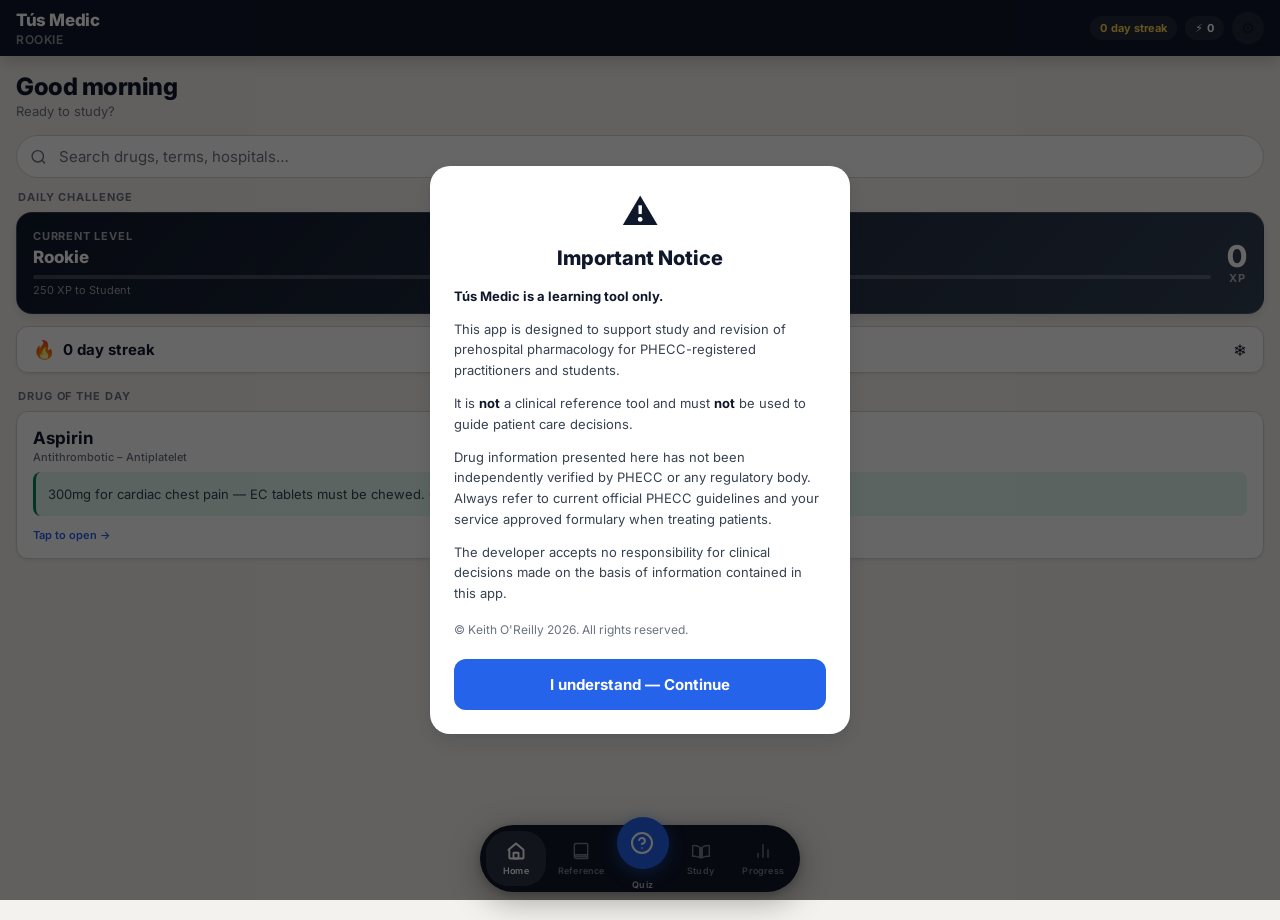
==== index.html @ 67241052 "Add files via upload" ====
<!DOCTYPE html>
<html lang="en" data-theme="light">
<head>
<meta charset="UTF-8"/>
<meta name="viewport" content="width=device-width,initial-scale=1,maximum-scale=1,user-scalable=no,viewport-fit=cover"/>
<meta name="theme-color" content="#0F172A"/>
<meta name="apple-mobile-web-app-capable" content="yes"/>
<meta name="apple-mobile-web-app-status-bar-style" content="black-translucent"/>
<meta name="apple-mobile-web-app-title" content="Tús Medic"/>
<link rel="manifest" href="manifest.json"/>
<link rel="preconnect" href="https://fonts.googleapis.com"/>
<link rel="preconnect" href="https://fonts.gstatic.com" crossorigin/>
<link rel="stylesheet" href="https://fonts.googleapis.com/css2?family=Inter:wght@400;500;600;700;800&display=swap"/>
<link rel="stylesheet" href="css/style.css"/>
<title>Tús Medic</title>
</head>
<body>

<div class="modal-overlay" id="disclaimerModal">
  <div class="modal-card">
    <div class="modal-icon">⚠️</div>
    <div class="modal-title">Important Notice</div>
    <div class="modal-body">
      <p><strong>Tús Medic is a learning tool only.</strong></p>
      <p>This app is designed to support study and revision of prehospital pharmacology for PHECC-registered practitioners and students.</p>
      <p>It is <strong>not</strong> a clinical reference tool and must <strong>not</strong> be used to guide patient care decisions.</p>
      <p>Drug information presented here has not been independently verified by PHECC or any regulatory body. Always refer to current official PHECC guidelines and your service approved formulary when treating patients.</p>
      <p>The developer accepts no responsibility for clinical decisions made on the basis of information contained in this app.</p>
      <p style="font-size:12px;color:var(--text3);margin-top:4px">© Keith O'Reilly 2026. All rights reserved.</p>
    </div>
    <button class="modal-btn" onclick="dismissDisclaimer()">I understand — Continue</button>
  </div>
</div>

<!-- ONBOARDING -->
<div class="onb-overlay" id="onbOverlay">
  <div class="onb-card">
    <button class="onb-skip" id="onbSkip" onclick="skipToHome()">Skip</button>

    <div class="onb-panels" id="onbPanels">
      <!-- Panel 1: Welcome -->
      <div class="onb-panel active" data-panel="0">
        <div class="onb-icon">🚑</div>
        <div class="onb-title">Welcome to Tús Medic</div>
        <div class="onb-text">Your prehospital pharmacology study companion. Built to help students and practitioners learn drugs, doses and scopes with confidence.</div>
      </div>

      <!-- Panel 2: Learn smarter -->
      <div class="onb-panel" data-panel="1">
        <div class="onb-icon">🧠</div>
        <div class="onb-title">Built to help you retain</div>
        <div class="onb-bullets">
          <div class="onb-bullet onb-bullet-tap" onclick="showOnbTip('spaced')">
            <div class="onb-bullet-row"><span class="onb-bullet-label">🔁 Spaced repetition</span><span class="onb-bullet-hint">Tap to learn more</span></div>
            <span class="onb-bullet-desc">Revisit drugs just before you forget them</span>
            <div class="onb-tip" id="tip-spaced">Every question you answer is remembered. Drugs you know well appear less often. Drugs you struggle with come back sooner. Over time the app focuses your study where it's needed most.</div>
          </div>
          <div class="onb-bullet onb-bullet-tap" onclick="showOnbTip('adaptive')">
            <div class="onb-bullet-row"><span class="onb-bullet-label">📈 Adaptive difficulty</span><span class="onb-bullet-hint">Tap to learn more</span></div>
            <span class="onb-bullet-desc">Gets harder as your knowledge grows</span>
            <div class="onb-tip" id="tip-adaptive">Early questions focus on indications and dosages. As your mastery grows the questions shift to mechanisms, contraindications and side effects — the things that separate a good clinician from a great one.</div>
          </div>
          <div class="onb-bullet onb-bullet-tap" onclick="showOnbTip('daily')">
            <div class="onb-bullet-row"><span class="onb-bullet-label">📅 Daily Challenge</span><span class="onb-bullet-hint">Tap to learn more</span></div>
            <span class="onb-bullet-desc">Five questions every day to stay sharp</span>
            <div class="onb-tip" id="tip-daily">A short daily quiz that earns you bonus XP. Everyone gets the same questions each day. Complete it to build your streak — miss a day and the streak resets.</div>
          </div>
        </div>
      </div>

      <!-- Panel 3: Track progress -->
      <div class="onb-panel" data-panel="2">
        <div class="onb-icon">📈</div>
        <div class="onb-title">Track your mastery</div>
        <div class="onb-text">Earn XP, build streaks and watch every drug progress from Novice to Mastered. Over 700 questions across drugs and medical terms — all in one place.</div>
      </div>
    </div>

    <div class="onb-dots" id="onbDots">
      <span class="onb-dot active"></span>
      <span class="onb-dot"></span>
      <span class="onb-dot"></span>
    </div>

    <div class="onb-actions">
      <button class="onb-back" id="onbBack" onclick="onbPrev()" style="visibility:hidden">Back</button>
      <button class="onb-next" id="onbNext" onclick="onbNext()">Next</button>
    </div>
    <!-- Final panel only: two choices -->
    <div class="onb-final-actions" id="onbFinalActions" style="display:none">
      <button class="btn-pri" onclick="finishOnboarding()" style="width:100%;margin-bottom:10px">Start First Quiz →</button>
      <button class="btn-sec" onclick="skipToHome()" style="width:100%">I'll explore first</button>
    </div>
  </div>
</div>

<!-- SETTINGS PANEL -->
<div class="settings-overlay" id="settingsPanel">
  <div class="settings-sheet">
    <div class="settings-hdr">
      <div class="settings-title">Settings</div>
      <button class="settings-close" onclick="closeSettings()">✕</button>
    </div>
    <div class="settings-body">
      <div class="settings-section-label">Appearance</div>
      <div class="settings-row" onclick="settingsToggleDark()">
        <div class="settings-row-icon">🌙</div>
        <div class="settings-row-label">Dark Mode</div>
        <div class="settings-toggle" id="darkToggle"></div>
      </div>
      <div class="settings-section-label">Guide</div>
      <div class="settings-row" onclick="replayOnboarding()">
        <div class="settings-row-icon">👋</div>
        <div class="settings-row-label">View Welcome Guide</div>
        <div class="settings-row-arrow">›</div>
      </div>
      <div class="settings-section-label">Legal</div>
      <div class="settings-row" onclick="openLegal('terms')">
        <div class="settings-row-icon">📄</div>
        <div class="settings-row-label">Terms of Service</div>
        <div class="settings-row-arrow">›</div>
      </div>
      <div class="settings-row" onclick="openLegal('privacy')">
        <div class="settings-row-icon">🔒</div>
        <div class="settings-row-label">Privacy Policy</div>
        <div class="settings-row-arrow">›</div>
      </div>
      <div class="settings-row" onclick="openLegal('disclaimer')">
        <div class="settings-row-icon">⚠️</div>
        <div class="settings-row-label">Medical Disclaimer</div>
        <div class="settings-row-arrow">›</div>
      </div>
      <div class="settings-section-label">About</div>
      <div class="settings-row" onclick="openLegal('patches')">
        <div class="settings-row-icon">📋</div>
        <div class="settings-row-label">Patch Notes</div>
        <div class="settings-row-arrow">›</div>
      </div>
      <div class="settings-row-info">
        <div class="settings-row-icon">ℹ️</div>
        <div class="settings-row-label">Version</div>
        <div class="settings-row-value">v1.0.0</div>
      </div>
      <div class="settings-row-info">
        <div class="settings-row-icon">©️</div>
        <div class="settings-row-label">Copyright</div>
        <div class="settings-row-value">Keith O'Reilly 2026</div>
      </div>
      <div class="settings-section-label">Data</div>
      <div class="settings-row settings-row-danger" onclick="closeSettings();confirmReset()">
        <div class="settings-row-icon">🗑️</div>
        <div class="settings-row-label">Delete All Progress</div>
        <div class="settings-row-arrow">›</div>
      </div>
    </div>
  </div>
</div>

<!-- LEGAL MODAL -->
<div class="legal-overlay" id="legalModal">
  <div class="legal-sheet">
    <div class="legal-status-spacer"></div>
    <div class="legal-hdr">
      <button class="legal-back" onclick="closeLegal()">
        <svg width="16" height="16" viewBox="0 0 24 24" fill="none" stroke="currentColor" stroke-width="2.5"><path d="M19 12H5M12 19l-7-7 7-7"/></svg> Back
      </button>
      <div class="legal-title" id="legalTitle">—</div>
    </div>
    <div class="legal-body" id="legalBody"></div>
  </div>
</div>

<div class="offline-bar" id="offlineBar">⚠️ No internet — running offline</div>

<div class="status-bar-spacer"></div>
<header class="hdr">
  <div class="hdr-brand" onclick="goHome()">
    <div class="hdr-title">Tús Medic</div>
    <div class="hdr-level" id="levelLabel">Rookie</div>
  </div>
  <div class="hdr-right">
    <div class="hdr-btn streak" onclick="goProgress()"><span id="streakVal">0</span> day streak</div>
    <div class="hdr-btn" onclick="goProgress()">⚡<span id="xpVal">0</span></div>
    <button class="settings-btn" onclick="openSettings()" aria-label="Settings">⚙️</button>
  </div>
</header>

<!-- HOME -->
<div class="page active" id="page-home">
  <div class="home-greeting" id="homeGreeting">Good morning</div>
  <div class="home-sub">Ready to study?</div>

  <!-- Global search on home -->
  <div class="gsearch-wrap">
    <svg class="si" width="17" height="17" viewBox="0 0 24 24" fill="none" stroke="currentColor" stroke-width="2"><circle cx="11" cy="11" r="8"/><path d="M21 21l-4.35-4.35"/></svg>
    <input type="search" id="homeSearchInput" placeholder="Search drugs, terms, hospitals…" autocomplete="off" spellcheck="false" oninput="handleGlobalSearch(this.value,'homeSearchClear','homeSearchResults')"/>
    <button class="search-clear" id="homeSearchClear" onclick="clearHomeSearch()" style="display:none">✕</button>
  </div>
  <div class="gsearch-results" id="homeSearchResults"></div>

  <!-- Daily Challenge — HERO element, shown first -->
  <div class="home-section-label">Daily Challenge</div>
  <div id="homeDailyCard"></div>

  <!-- Level card -->
  <div class="home-level-card" id="homeLevelCard" onclick="goProgress()">
    <div class="hlc-left">
      <div class="hlc-label">Current Level</div>
      <div class="hlc-name" id="hlcName">Rookie</div>
      <div class="hlc-bar-wrap"><div class="hlc-bar" id="hlcBar" style="width:0%"></div></div>
      <div class="hlc-next" id="hlcNext">100 XP to next level</div>
    </div>
    <div class="hlc-right">
      <div class="hlc-xp" id="hlcXP">0</div>
      <div class="hlc-xp-label">XP</div>
    </div>
  </div>

  <!-- Streak + freeze row -->
  <div class="home-streak-row">
    <span style="font-size:18px">🔥</span>
    <div class="hsr-streak" id="homeStreakNum">0 day streak</div>
    <div class="hsr-freezes" id="homeFreezes"></div>
  </div>

  <!-- Drug of the Day -->
  <div class="home-section-label">Drug of the Day</div>
  <div class="dotd-card" onclick="openDotd()">
    <div class="dotd-top">
      <div class="dotd-name" id="dotdName">—</div>
      <div class="dotd-seen" id="dotdSeen"></div>
    </div>
    <div class="dotd-class" id="dotdClass">—</div>
    <div class="dotd-fact" id="dotdFact">—</div>
    <div class="dotd-tap">Tap to open →</div>
  </div>

  <div class="home-disclaimer-link" onclick="document.getElementById('disclaimerModal').style.display='flex'">⚠️ Disclaimer — learning tool only</div>
</div>

<!-- REFERENCE -->
<div class="page" id="page-ref">
  <!-- Section chips: Drugs / Paed / PCR / PCI -->
  <div class="section-chips">
    <button class="schip on" data-refsec="paed" onclick="selRefSection('paed',this)">Paed Calculator</button>
    <button class="schip" data-refsec="meds" onclick="selRefSection('meds',this)">Medications</button>
    <button class="schip" data-refsec="pcr" onclick="selRefSection('pcr',this)">PCR Codes</button>
    <button class="schip" data-refsec="pci" onclick="selRefSection('pci',this)">PCI Line</button>
  </div>

  <!-- Medications search bar (only visible in meds section) -->
  <div class="gsearch-wrap" id="medrefSearchWrap" style="display:none">
    <svg class="si" width="17" height="17" viewBox="0 0 24 24" fill="none" stroke="currentColor" stroke-width="2"><circle cx="11" cy="11" r="8"/><path d="M21 21l-4.35-4.35"/></svg>
    <input type="search" id="medrefSearch" placeholder="Search by generic or brand name…" autocomplete="off" spellcheck="false" oninput="handleMedrefSearch(this.value)"/>
    <button class="search-clear" id="medrefClear" onclick="clearMedrefSearch()" style="display:none">✕</button>
  </div>

  <!-- Paed / Meds / PCR / PCI sections render here -->
  <div id="refContent"></div>
</div>

<!-- QUIZ -->
<div class="page" id="page-quiz">
  <!-- Quiz tab content (home screen) -->
  <div id="quizTabContent"></div>

  <!-- Active quiz wrapper -->
  <div id="quizActiveWrap" style="display:none">
    <!-- Streak burst -->
    <div class="streak-burst" id="streakBurst"></div>

    <!-- Flashcard mode -->
    <div id="fcMode" style="display:none">
      <div class="quiz-header-row">
        <div class="qbar"><div class="qbar-fill" id="fcProg" style="width:0%"></div></div>
        <button class="qreset-btn" onclick="confirmResetQuiz()">End Quiz</button>
      </div>
      <div class="qctr" id="fcCtr">1 / 10</div>
      <div class="fc-center">
        <div class="fc-wrap" onclick="flipCard()">
          <div class="fc" id="fc">
            <div class="fc-face fc-front">
              <div class="fc-prompt" id="fcPrompt">—</div>
              <div class="fc-q" id="fcQ">Loading…</div>
              <div class="fc-hint">Tap to reveal</div>
            </div>
            <div class="fc-face fc-back">
              <div class="fc-back-lbl" id="fcAnsLbl">Answer</div>
              <div class="fc-ans" id="fcAns">—</div>
            </div>
          </div>
        </div>
        <div class="fc-actions" id="fcActions" style="display:none">
          <button class="btn-wrong" onclick="markCard(false)">✗ Missed it</button>
          <button class="btn-correct" onclick="markCard(true)">✓ Got it</button>
        </div>
        <button class="btn-skip" onclick="skipCard()">Skip →</button>
      </div>
    </div>

    <!-- Multiple choice mode -->
    <div id="mcMode" style="display:none">
      <div class="quiz-header-row">
        <div class="qbar"><div class="qbar-fill" id="mcProg" style="width:0%"></div></div>
        <button class="qreset-btn" onclick="confirmResetQuiz()">End Quiz</button>
      </div>
      <div class="qctr" id="mcCtr">1 / 10</div>
      <!-- Timer -->
      <div class="timer-wrap" id="timerWrap">
        <div class="timer-ring-wrap">
          <svg width="44" height="44" viewBox="0 0 44 44">
            <circle class="timer-ring-bg" cx="22" cy="22" r="18"/>
            <circle class="timer-ring-fill" id="timerRing" cx="22" cy="22" r="18" stroke="#2563EB"/>
          </svg>
          <div class="timer-num" id="timerDisplay">30</div>
        </div>
        <div class="timer-label">seconds left</div>
      </div>
      <div class="mc-qcard"><div class="mc-prompt" id="mcPrompt">—</div><div class="mc-q" id="mcQ">Loading…</div></div>
      <div class="mc-opts" id="mcOpts"></div>
      <button class="mc-next" id="mcNext" onclick="nextMC()">Next Question →</button>
    </div>

    <!-- Results -->
    <div class="qres" id="qResults">
      <div class="res-ring" id="resRing">🎉</div>
      <div class="res-title" id="resTitle">Quiz Complete!</div>
      <div class="res-sub" id="resSub">Here's how you did</div>
      <div class="res-stats">
        <div class="res-stat"><div class="res-num" id="resCorrect">0</div><div class="res-lbl">Correct</div></div>
        <div class="res-stat"><div class="res-num" id="resTotal">0</div><div class="res-lbl">Questions</div></div>
        <div class="res-stat"><div class="res-num" id="resPct">0%</div><div class="res-lbl">Score</div></div>
      </div>
      <button class="xp-earned-btn" id="xpEarnedBtn" onclick="goProgress()">⚡ +0 XP — tap to see progress</button>
      <div class="res-cap-msg" id="resCapMsg" style="display:none">🃏 Daily flashcard XP cap reached (100 XP) — switch to a quiz to keep earning XP today.</div>
      <div id="wrongBreakdown" style="display:none;margin-bottom:16px;text-align:left"></div>
      <div id="resIntroBtn" style="display:none">
        <button class="btn-pri" onclick="showPage('quiz',document.getElementById('btn-quiz'));scrollTop()" style="margin-bottom:10px">Start Studying →</button>
      </div>
      <div id="resNormalBtns">
        <button class="btn-pri" onclick="newQuiz()" style="margin-bottom:10px">New Quiz</button>
        <button class="btn-sec" onclick="resetQuiz()">Choose Mode</button>
      </div>
    </div>
  </div>
</div>

<!-- STUDY -->
<div class="page" id="page-learn">
  <!-- Section chips: Drugs / Medical Terms / Question Bank -->
  <div class="section-chips">
    <button class="schip on" data-ssec="drugs" onclick="selStudy('drugs',this)">Drugs</button>
    <button class="schip" data-ssec="terms" onclick="selStudy('terms',this)">Medical Terms</button>
    <button class="schip" data-ssec="questions" onclick="selStudy('questions',this)">Question Bank</button>
  </div>

  <!-- Drugs section -->
  <div id="studyDrugs">
    <div class="gsearch-wrap">
      <svg class="si" width="17" height="17" viewBox="0 0 24 24" fill="none" stroke="currentColor" stroke-width="2"><circle cx="11" cy="11" r="8"/><path d="M21 21l-4.35-4.35"/></svg>
      <input type="search" id="searchInput" placeholder="Search drugs…" autocomplete="off" spellcheck="false" oninput="handleRefSearch(this.value)"/>
      <button class="search-clear" id="searchClear" onclick="clearSearch()" style="display:none">✕</button>
    </div>
    <div class="chips">
      <button class="chip chip-all on" data-scope="all">All</button>
      <button class="chip chip-emt" data-scope="EMT">EMT</button>
      <button class="chip chip-p" data-scope="P">Paramedic</button>
      <button class="chip chip-ap" data-scope="AP">Adv. Paramedic</button>
    </div>
    <div class="sec-lbl" id="listLabel">All Medications (46)</div>
    <div class="drug-list" id="drugList"></div>
  </div>

  <!-- Search bar (terms only) -->
  <div class="gsearch-wrap" id="studySearchWrap" style="display:none">
    <svg class="si" width="17" height="17" viewBox="0 0 24 24" fill="none" stroke="currentColor" stroke-width="2"><circle cx="11" cy="11" r="8"/><path d="M21 21l-4.35-4.35"/></svg>
    <input type="search" id="learnSearch" placeholder="Search terms…" autocomplete="off" spellcheck="false" oninput="handleStudySearch(this.value)"/>
    <button class="search-clear" id="learnClear" onclick="clearStudySearch()" style="display:none">✕</button>
  </div>
  <div id="learnContent" style="display:none"></div>
</div>

<!-- PROGRESS -->
<div class="page" id="page-stats">
  <div class="pg-title">Progress</div>
  <div class="pg-sub" style="margin-bottom:16px">Your learning journey</div>
  <div class="level-card" id="levelCard">
    <div class="lc-label">Current Level</div>
    <div class="lc-name" id="lcName">Rookie</div>
    <div class="lc-bar-wrap"><div class="lc-bar" id="lcBar" style="width:0%"></div></div>
    <div class="lc-next" id="lcNext">100 XP to next level</div>
  </div>
  <div class="stats-grid">
    <div class="stat-card"><div class="stat-num" id="stXP">0</div><div class="stat-lbl">Total XP</div></div>
    <div class="stat-card"><div class="stat-num" id="stStreak">0</div><div class="stat-lbl">Day Streak</div></div>
    <div class="stat-card"><div class="stat-num" id="stQuestions">0</div><div class="stat-lbl">Questions Answered</div></div>
    <div class="stat-card"><div class="stat-num" id="stQuizzes">0</div><div class="stat-lbl">Quizzes Done</div></div>
    <div class="stat-card"><div class="stat-num" id="stAccuracy">—</div><div class="stat-lbl">Accuracy</div></div>
  </div>
  <div class="study-time-card">
    <div class="stc-icon">⏱</div>
    <div class="stc-right">
      <div class="stc-time" id="studyTime">0m</div>
      <div class="stc-label">Estimated study time</div>
    </div>
  </div>
  <!-- Activity Chart -->
  <div class="chart-card">
    <div class="mc-title">Activity — Last 7 Days</div>
    <div class="chart-tabs">
      <button class="chart-tab on" onclick="setChartMetric('questions',this)">Questions</button>
      <button class="chart-tab" onclick="setChartMetric('accuracy',this)">Accuracy %</button>
      <button class="chart-tab" onclick="setChartMetric('quizzes',this)">Quizzes</button>
      <button class="chart-tab" onclick="setChartMetric('xp',this)">XP Earned</button>
    </div>
    <div class="chart-wrap">
      <div class="chart-yaxis" id="chartYAxis">
        <div class="chart-ylabel">—</div>
        <div class="chart-ylabel">—</div>
        <div class="chart-ylabel">0</div>
      </div>
      <div class="chart-area" id="chartArea"></div>
    </div>
    <div class="chart-note" id="chartNote">Data will appear here as you study</div>
  </div>
  <div class="tally-card">
    <div class="mc-title">Quiz Tally</div>
    <div class="tally-grid">
      <div class="tally-item tally-correct"><div class="tally-num" id="tCorrect">0</div><div class="tally-lbl">Correct</div></div>
      <div class="tally-item"><div class="tally-num" id="tWrong" style="color:var(--red)">0</div><div class="tally-lbl">Incorrect</div></div>
    </div>
  </div>
  <div class="mastery-card">
    <div class="mc-title">Drug Mastery</div>
    <div class="donut-wrap">
      <svg class="donut-svg" width="90" height="90" viewBox="0 0 90 90">
        <circle cx="45" cy="45" r="35" fill="none" stroke="var(--surf2)" stroke-width="14"/>
        <circle id="dMastered" cx="45" cy="45" r="35" fill="none" stroke="#047857" stroke-width="14" stroke-dasharray="0 220" stroke-dashoffset="55" transform="rotate(-90 45 45)" style="transition:stroke-dasharray .7s ease"/>
        <circle id="dProficient" cx="45" cy="45" r="35" fill="none" stroke="#059669" stroke-width="14" stroke-dasharray="0 220" stroke-dashoffset="55" transform="rotate(-90 45 45)" style="transition:stroke-dasharray .7s ease"/>
        <circle id="dLearning" cx="45" cy="45" r="35" fill="none" stroke="#0E7490" stroke-width="14" stroke-dasharray="0 220" stroke-dashoffset="55" transform="rotate(-90 45 45)" style="transition:stroke-dasharray .7s ease"/>
        <circle id="dNovice" cx="45" cy="45" r="35" fill="none" stroke="#D97706" stroke-width="14" stroke-dasharray="0 220" stroke-dashoffset="55" transform="rotate(-90 45 45)" style="transition:stroke-dasharray .7s ease"/>
      </svg>
      <div class="donut-legend">
        <div class="dl-row"><div class="dl-dot" style="background:#047857"></div><div class="dl-label">★ Mastered</div><div class="dl-count" id="dlMastered">0</div></div>
        <div class="dl-row"><div class="dl-dot" style="background:#059669"></div><div class="dl-label">✦ Proficient</div><div class="dl-count" id="dlProficient">0</div></div>
        <div class="dl-row"><div class="dl-dot" style="background:#0E7490"></div><div class="dl-label">~ Learning</div><div class="dl-count" id="dlLearning">0</div></div>
        <div class="dl-row"><div class="dl-dot" style="background:#D97706"></div><div class="dl-label">◎ Novice</div><div class="dl-count" id="dlNovice">0</div></div>
        <div class="dl-row"><div class="dl-dot" style="background:var(--sl-300)"></div><div class="dl-label">· Unseen</div><div class="dl-count" id="dlUnseen">46</div></div>
      </div>
    </div>
    <div style="font-size:12px;color:var(--text3);text-align:center;margin-top:4px">Answer 10 questions correctly per drug to master it</div>
  </div>
  <!-- Badges -->
  <div class="badges-card">
    <div class="mc-title">Achievements</div>
    <div class="badges-grid" id="badgesGrid"></div>
  </div>
  <button class="reset-btn" onclick="confirmReset()">Reset All Progress</button>
</div>

<!-- DETAIL OVERLAY -->
<div class="overlay" id="detOverlay">
  <div class="det-status-spacer"></div>
  <div class="det-hdr">
    <div class="det-back" onclick="closeDet()"><svg width="16" height="16" viewBox="0 0 24 24" fill="none" stroke="currentColor" stroke-width="2.5"><path d="M19 12H5M12 19l-7-7 7-7"/></svg>Back</div>
    <div class="det-name" id="detName">—</div>
    <div class="det-class" id="detClass">—</div>
    <div class="det-badges" id="detBadges"></div>
  </div>
  <div class="det-body" id="detBody"></div>
</div>

<!-- NAV -->
<nav class="bnav">
  <button class="nb active" id="btn-home" onclick="showPage('home',this);scrollTop()">
    <svg viewBox="0 0 24 24" fill="none" stroke="currentColor" stroke-width="1.8" stroke-linecap="round" stroke-linejoin="round"><path d="M3 10.5L12 3l9 7.5V20a1 1 0 0 1-1 1H5a1 1 0 0 1-1-1V10.5z"/><rect x="9" y="14" width="6" height="7" rx="0.5"/></svg>
    Home
  </button>
  <button class="nb" id="btn-ref" onclick="showPage('ref',this);scrollTop()">
    <svg viewBox="0 0 24 24" fill="none" stroke="currentColor" stroke-width="1.8" stroke-linecap="round" stroke-linejoin="round"><path d="M6 3h13a1 1 0 0 1 1 1v14.5M6 3a2 2 0 0 0-2 2v14a2 2 0 0 0 2 2h14v-2.5H6a1 1 0 0 1 0-2h14"/></svg>
    Reference
  </button>
  <button class="nb nb-quiz" id="btn-quiz" onclick="showPage('quiz',this);scrollTop()">
    <svg viewBox="0 0 24 24" fill="none" stroke="currentColor" stroke-linecap="round" stroke-linejoin="round"><circle cx="12" cy="12" r="10"/><path d="M9.09 9a3 3 0 0 1 5.83 1c0 2-3 3-3 3"/><circle cx="12" cy="17" r="0.8" fill="currentColor" stroke="none"/></svg>
    Quiz
  </button>
  <button class="nb" id="btn-learn" onclick="showPage('learn',this);scrollTop()">
    <svg viewBox="0 0 24 24" fill="none" stroke="currentColor" stroke-width="1.8" stroke-linecap="round" stroke-linejoin="round"><path d="M2 5.5C5 5 8 5.5 10.5 7.5V20C8 18.5 5 18 2 18.5V5.5z"/><path d="M22 5.5C19 5 16 5.5 13.5 7.5V20C16 18.5 19 18 22 18.5V5.5z"/><line x1="12" y1="8" x2="12" y2="20.5"/></svg>
    Study
  </button>
  <button class="nb" id="btn-stats" onclick="showPage('stats',this);scrollTop()">
    <svg viewBox="0 0 24 24" fill="none" stroke="currentColor"><line x1="18" y1="20" x2="18" y2="10"/><line x1="12" y1="20" x2="12" y2="4"/><line x1="6" y1="20" x2="6" y2="14"/></svg>
    Progress
  </button>
</nav>

<!-- LEVEL UP CELEBRATION -->
<div class="lu-overlay" id="levelUpOverlay">
  <div class="lu-confetti" id="luConfetti"></div>
  <div class="lu-card" id="luCard">
    <div class="lu-badge">⭐</div>
    <div class="lu-label">Level Up!</div>
    <div class="lu-level" id="luLevelName">Student</div>
    <div class="lu-sub">You've reached a new level</div>
    <button class="lu-btn" onclick="closeLevelUp()">Continue</button>
  </div>
</div>

<!-- STREAK FREEZE ANNOUNCEMENT (calm, no confetti) -->
<div class="fz-overlay" id="freezeOverlay">
  <div class="fz-card">
    <div class="fz-flake">❄️</div>
    <div class="fz-label">Streak Frozen</div>
    <div class="fz-streak-num"><span id="fzStreak">0</span><span class="fz-streak-day">day streak</span></div>
    <div class="fz-sub" id="fzSub">A streak freeze protected your streak.</div>
    <button class="fz-btn" onclick="closeFreezeModal()">Continue</button>
  </div>
</div>

<!-- CUSTOM CONFIRM MODAL -->
<div class="confirm-overlay" id="confirmModal" style="display:none">
  <div class="confirm-card">
    <div class="confirm-title" id="confirmTitle">Are you sure?</div>
    <div class="confirm-msg" id="confirmMsg"></div>
    <div class="confirm-btns">
      <button class="confirm-cancel" id="confirmCancel">Cancel</button>
      <button class="confirm-ok" id="confirmOK">Confirm</button>
    </div>
  </div>
</div>

<div class="toast" id="toast">+10 XP</div>

<script src="js/data/medications.js"></script>
<script src="js/data/hospitals.js"></script>
<script src="js/data/terms.js"></script>
<script src="js/data/medref.js"></script>
<script src="js/app.js"></script>
<script src="js/home.js"></script>
<script src="js/reference.js"></script>
<script src="js/medref.js"></script>
<script src="js/detail.js"></script>
<script src="js/quiz.js"></script>
<script src="js/study.js"></script>
<script src="js/settings.js"></script>
<script>
// Init render after all scripts loaded
renderHome();
renderDrugList();
renderStudy();
renderQuizTab();

// Reference tab — default to paed calculator
(function(){
  const contentEl=document.getElementById('refContent');
  if(contentEl)contentEl.innerHTML=renderPaed();
})();
updateDarkToggle();
</script>
</body>
</html>
---- css/style.css ----
/* ═══════════════════════════════════════════════════════════════════════
   TÚS MEDIC — Design System v0.9.0
   Universal design language — consistent tokens throughout
   ═══════════════════════════════════════════════════════════════════════ */

/* ── DESIGN TOKENS ───────────────────────────────────────────────────── */
:root {
  /* COLOURS — Primary palette */
  --primary:       #2563EB;   /* cobalt blue — buttons, active states, links */
  --primary-dark:  #1D4ED8;   /* pressed state */
  --primary-light: #EFF6FF;   /* tinted background */
  --primary-mid:   #DBEAFE;   /* border/subtle */

  --success:       #00875A;   /* deep green — correct, mastered, positive */
  --success-dark:  #006644;
  --success-light: #E3F9F0;
  --success-mid:   #B3E8D5;

  --error:         #DC2626;   /* red — wrong, contraindications */
  --error-light:   #FEE2E2;
  --error-mid:     #FCA5A5;

  --warning:       #D97706;   /* amber — AP scope, caution */
  --warning-light: #FEF3C7;

  /* COLOURS — Scope */
  --emt:   #059669;   /* EMT green */
  --par:   #2563EB;   /* Paramedic cobalt — same as primary */
  --ap:    #D97706;   /* Advanced Paramedic amber */

  /* COLOURS — Surfaces (light mode) */
  --bg:      #F4F2EE;   /* warm off-white background */
  --surf:    #FFFFFF;   /* card surface */
  --surf2:   #F0EDE8;   /* subtle surface, inputs */
  --border:  #D8D4CE;   /* card border */
  --divider: #E8E4DF;   /* internal dividers */

  /* COLOURS — Text (light mode) */
  --text:    #0F172A;   /* primary text */
  --text2:   #374151;   /* secondary text */
  --text3:   #6B7280;   /* tertiary / placeholder */
  --text4:   #9CA3AF;   /* disabled */

  /* COLOURS — Header */
  --hdr-bg:  #0F172A;

  /* COLOURS — Mastery tiers (darker = higher mastery) */
  --mastery-unseen:     #CBD5E1;
  --mastery-novice:     #38BDF8;
  --mastery-learning:   #2563EB;
  --mastery-proficient: #7C3AED;
  --mastery-mastered:   #00875A;

  /* TYPOGRAPHY */
  --font:        'Inter', -apple-system, BlinkMacSystemFont, 'Segoe UI', system-ui, sans-serif;
  --text-xs:     11px;
  --text-sm:     13px;
  --text-base:   15px;
  --text-lg:     17px;
  --text-xl:     20px;
  --text-2xl:    24px;
  --text-3xl:    28px;

  /* BORDER RADIUS */
  --r4:    4px;
  --r8:    8px;
  --r12:   12px;
  --r16:   16px;
  --r20:   20px;
  --r-pill:9999px;

  /* SPACING — 4pt grid */
  --sp1:   4px;
  --sp2:   8px;
  --sp3:   12px;
  --sp4:   16px;
  --sp5:   20px;
  --sp6:   24px;

  /* ANIMATION */
  --ease:         cubic-bezier(.25,.46,.45,.94);
  --ease-spring:  cubic-bezier(.34,1.56,.64,1);
  --dur-fast:     150ms;
  --dur-normal:   280ms;
  --dur-slow:     400ms;

  /* LAYOUT */
  --nav-h:   62px;
  --hdr-h:   56px;
  --safe:    env(safe-area-inset-bottom, 0px);

  /* SHADOWS */
  --shadow:    0 1px 3px rgba(15,23,42,.06), 0 2px 6px rgba(15,23,42,.04);
  --shadow-md: 0 4px 12px rgba(15,23,42,.08), 0 2px 4px rgba(15,23,42,.04);
  --shadow-lg: 0 8px 24px rgba(15,23,42,.10), 0 4px 8px rgba(15,23,42,.05);
}

/* ── DARK MODE ───────────────────────────────────────────────────────── */
[data-theme="dark"] {
  --bg:      #0F172A;
  --surf:    #1E293B;
  --surf2:   #334155;
  --border:  #334155;
  --divider: #293548;
  --text:    #F1F5F9;
  --text2:   #CBD5E1;
  --text3:   #64748B;
  --text4:   #475569;
  --hdr-bg:  #0A1221;
  --shadow:    0 2px 8px rgba(0,0,0,.3);
  --shadow-md: 0 4px 16px rgba(0,0,0,.35);
  --shadow-lg: 0 8px 32px rgba(0,0,0,.4);
  --primary-light: rgba(37,99,235,.12);
  --primary-mid:   rgba(37,99,235,.25);
  --success-light: rgba(0,135,90,.12);
  --success-mid:   rgba(0,135,90,.25);
  --error-light:   rgba(220,38,38,.15);
  --warning-light: rgba(217,119,6,.15);
}

/* ── RESET ───────────────────────────────────────────────────────────── */
*, *::before, *::after { box-sizing: border-box; margin: 0; padding: 0; }

html {
  font-family: 'Inter', -apple-system, BlinkMacSystemFont, 'Segoe UI', system-ui, sans-serif;
  font-size: 16px;
  -webkit-font-smoothing: antialiased;
  -moz-osx-font-smoothing: grayscale;
}
body {
  min-height: 100dvh;
  overflow-x: hidden;
  padding-bottom: calc(82px + var(--safe));
  color: var(--text);
  background: var(--bg);
  transition: background var(--dur-normal) ease, color var(--dur-normal) ease;
}
button { font-family: 'Inter', -apple-system, BlinkMacSystemFont, 'Segoe UI', system-ui, sans-serif; cursor: pointer; border: none; background: none; color: inherit; }
input, textarea, select { font-family: 'Inter', -apple-system, BlinkMacSystemFont, 'Segoe UI', system-ui, sans-serif; color: inherit; }
ul { list-style: none; }

/* ── MODAL ───────────────────────────────────────────────────────────── */
.modal-overlay {
  display: none; position: fixed; inset: 0; z-index: 500;
  background: rgba(0,0,0,.6); align-items: center; justify-content: center; padding: var(--sp4);
}
.modal-overlay.show { display: flex; }
.modal-card {
  background: var(--surf); border-radius: var(--r20); padding: var(--sp6);
  max-width: 420px; width: 100%;
  box-shadow: var(--shadow-lg); animation: pgIn var(--dur-normal) var(--ease);
}
.modal-icon { font-size: 36px; text-align: center; margin-bottom: var(--sp3); }
.modal-title { font-size: var(--text-xl); font-weight: 800; color: var(--text); text-align: center; margin-bottom: var(--sp4); }
.modal-body { font-size: var(--text-sm); color: var(--text2); line-height: 1.6; display: flex; flex-direction: column; gap: var(--sp3); margin-bottom: var(--sp5); }
.modal-body strong { color: var(--text); }
.modal-btn {
  width: 100%; padding: var(--sp4); background: var(--primary); color: #fff;
  border-radius: var(--r12); font-size: var(--text-base); font-weight: 700;
  cursor: pointer; transition: background var(--dur-fast) var(--ease);
}
.modal-btn:active { background: var(--primary-dark); }

/* ── OFFLINE BAR ─────────────────────────────────────────────────────── */
.offline-bar {
  display: none; position: fixed; top: var(--hdr-h); left: 0; right: 0; z-index: 150;
  background: #92400E; color: #FEF3C7; font-size: var(--text-xs); font-weight: 600;
  text-align: center; padding: var(--sp1) var(--sp2); letter-spacing: .3px;
}
.offline-bar.show { display: block; }

/* ── HEADER ──────────────────────────────────────────────────────────── */
.hdr {
  position: sticky; top: 0; z-index: 100;
  background: var(--hdr-bg); display: flex; align-items: center;
  justify-content: space-between;
  padding: 0 var(--sp4);
  height: var(--hdr-h);
  box-shadow: 0 1px 0 rgba(255,255,255,.06), 0 4px 16px rgba(0,0,0,.2);
}
/* Status bar spacer — sits above the header and absorbs the iOS safe area inset.
   This keeps --hdr-h accurate for all layout calculations below the header. */
.status-bar-spacer {
  position: sticky; top: 0; z-index: 101;
  height: env(safe-area-inset-top, 0px);
  background: var(--hdr-bg);
}
.hdr-brand { display: flex; flex-direction: column; cursor: pointer; -webkit-tap-highlight-color: transparent; }
.hdr-title { font-size: var(--text-lg); font-weight: 800; color: #fff; letter-spacing: -.4px; }
.hdr-level { font-size: 12px; font-weight: 600; letter-spacing: .5px; text-transform: uppercase; margin-top: 2px; }
.hdr-right { display: flex; align-items: center; gap: var(--sp2); }
.hdr-btn {
  display: flex; align-items: center; gap: var(--sp1);
  background: rgba(255,255,255,.08); padding: 5px 10px; border-radius: var(--r-pill);
  font-size: var(--text-xs); font-weight: 700; color: #fff;
  cursor: pointer; -webkit-tap-highlight-color: transparent;
  transition: background var(--dur-fast) var(--ease);
}
.hdr-btn:active { background: rgba(255,255,255,.16); }
.hdr-btn.streak { color: #FCD34D; }
.dark-btn {
  width: 30px; height: 30px; border-radius: var(--r-pill);
  background: rgba(255,255,255,.08); display: flex; align-items: center;
  justify-content: center; font-size: 14px; cursor: pointer;
  -webkit-tap-highlight-color: transparent;
  transition: background var(--dur-fast) var(--ease);
}
.dark-btn:active { background: rgba(255,255,255,.16); }

/* ── BOTTOM NAV — Floating pill ──────────────────────────────────────── */
.bnav {
  position: fixed; bottom: calc(8px + var(--safe)); left: 50%;
  transform: translateX(-50%);
  z-index: 100; width: auto; max-width: 420px; min-width: 320px;
  background: var(--hdr-bg);
  border-radius: var(--r-pill);
  display: flex; align-items: stretch;
  box-shadow: 0 8px 32px rgba(0,0,0,.35), 0 2px 8px rgba(0,0,0,.2);
  padding: 6px;
  gap: 2px;
}
.nb {
  flex: 1; display: flex; flex-direction: column; align-items: center;
  justify-content: center; gap: 4px; color: rgba(255,255,255,.45);
  font-size: 9px; font-weight: 600; letter-spacing: .2px;
  transition: all var(--dur-fast) var(--ease);
  padding: 10px 10px; position: relative; -webkit-tap-highlight-color: transparent;
  border-radius: 22px;
}
.nb.active {
  color: #fff;
  background: rgba(255,255,255,.12);
}
.nb svg { width: 20px; height: 20px; stroke-width: 1.7; transition: stroke-width var(--dur-fast) var(--ease); }
.nb.active svg { stroke-width: 2.3; }
.nb.active::after { display: none; }

/* ── PAGES ───────────────────────────────────────────────────────────── */
.page {
  display: none; padding: var(--sp4);
  min-height: calc(100dvh - var(--hdr-h) - var(--nav-h));
  animation: pgIn var(--dur-normal) var(--ease) both;
}
.page.active { display: block; }
@keyframes pgIn {
  from { opacity: 0; transform: translateY(10px); }
  to   { opacity: 1; transform: translateY(0); }
}
@keyframes slideUp {
  from { transform: translateY(40px); opacity: 0; }
  to   { transform: translateY(0); opacity: 1; }
}
@keyframes slideRight {
  from { transform: translateX(100%); }
  to   { transform: translateX(0); }
}

/* ── HOME ────────────────────────────────────────────────────────────── */
.home-greeting { font-size: var(--text-2xl); font-weight: 800; color: var(--text); letter-spacing: -.5px; margin-bottom: 2px; }
.home-sub { font-size: var(--text-sm); color: var(--text3); margin-bottom: var(--sp4); }
.home-level-card {
  border-radius: var(--r16); padding: var(--sp4); margin-bottom: var(--sp3);
  display: flex; align-items: center; gap: var(--sp4); color: #fff;
  cursor: pointer; -webkit-tap-highlight-color: transparent;
  transition: opacity var(--dur-fast) var(--ease);
  box-shadow: var(--shadow-md);
  border: 1px solid rgba(255,255,255,.12);
}
[data-theme="dark"] .home-level-card { border-color: rgba(255,255,255,.18); box-shadow: 0 4px 20px rgba(0,0,0,.5); }
.home-level-card:active { opacity: .9; }
.hlc-left { flex: 1; }
.hlc-label { font-size: var(--text-xs); font-weight: 700; text-transform: uppercase; letter-spacing: .8px; opacity: .65; margin-bottom: var(--sp1); }
.hlc-name { font-size: var(--text-lg); font-weight: 800; margin-bottom: var(--sp2); }
.hlc-bar-wrap { background: rgba(255,255,255,.2); border-radius: var(--r4); height: 4px; overflow: hidden; margin-bottom: var(--sp1); }
.hlc-bar { height: 100%; border-radius: var(--r4); background: rgba(255,255,255,.85); transition: width var(--dur-slow) var(--ease); }
.hlc-next { font-size: var(--text-xs); opacity: .6; }
.hlc-right { text-align: center; flex-shrink: 0; }
.hlc-xp { font-size: 30px; font-weight: 800; line-height: 1; }
.hlc-xp-label { font-size: var(--text-xs); font-weight: 700; text-transform: uppercase; letter-spacing: .5px; opacity: .65; }
.home-streak-row {
  display: flex; align-items: center; gap: var(--sp2);
  background: var(--surf); border: 1px solid var(--border);
  border-radius: var(--r12); padding: var(--sp3) var(--sp4);
  margin-bottom: var(--sp4); box-shadow: var(--shadow);
}
.hsr-streak { font-size: var(--text-base); font-weight: 700; color: var(--text); flex: 1; }
.hsr-freezes { display: flex; gap: var(--sp1); }
.freeze-token { font-size: 16px; cursor: pointer; transition: opacity var(--dur-fast); }
.freeze-token.used { opacity: .2; filter: grayscale(1); }
.home-section-label {
  font-size: var(--text-xs); font-weight: 700; text-transform: uppercase;
  letter-spacing: .9px; color: var(--text3); margin-bottom: var(--sp2); padding-left: 2px;
}
.dotd-card {
  background: var(--surf); border: 1px solid var(--border); border-radius: var(--r12);
  padding: var(--sp4); margin-bottom: var(--sp4); cursor: pointer;
  transition: box-shadow var(--dur-fast) var(--ease), transform var(--dur-fast) var(--ease);
  -webkit-tap-highlight-color: transparent; box-shadow: var(--shadow);
}
.dotd-card:active { transform: scale(.98); }
.dotd-top { display: flex; align-items: flex-start; justify-content: space-between; margin-bottom: 2px; }
.dotd-name { font-size: var(--text-lg); font-weight: 700; color: var(--text); }
.dotd-seen { font-size: 16px; color: var(--success); }
.dotd-class { font-size: var(--text-xs); color: var(--text3); margin-bottom: var(--sp2); font-weight: 500; }
.dotd-fact {
  font-size: var(--text-sm); color: var(--text2); line-height: 1.55;
  margin-bottom: var(--sp3); padding: var(--sp3);
  background: var(--success-light); border-radius: var(--r8);
  border-left: 3px solid var(--success);
}
[data-theme="dark"] .dotd-fact { background: rgba(0,135,90,.1); }
.dotd-tap { font-size: var(--text-xs); color: var(--primary); font-weight: 600; }
.home-stats-grid { display: grid; grid-template-columns: repeat(4,1fr); gap: var(--sp2); margin-bottom: var(--sp4); }
.home-stat {
  background: var(--surf); border: 1px solid var(--border); border-radius: var(--r12);
  padding: var(--sp3) var(--sp1); text-align: center; cursor: pointer;
  transition: background var(--dur-fast) var(--ease), transform var(--dur-fast) var(--ease);
  -webkit-tap-highlight-color: transparent; box-shadow: var(--shadow);
}
.home-stat:active { background: var(--surf2); transform: scale(.96); }
.hs-num { font-size: var(--text-xl); font-weight: 800; color: var(--primary); }
.hs-lbl { font-size: 9px; color: var(--text3); margin-top: 2px; font-weight: 600; text-transform: uppercase; letter-spacing: .3px; }
.home-disclaimer-link {
  text-align: center; font-size: var(--text-xs); color: var(--text4);
  cursor: pointer; padding: var(--sp2); -webkit-tap-highlight-color: transparent; margin-top: var(--sp1);
}

/* ── SEARCH ──────────────────────────────────────────────────────────── */
.gsearch-wrap { position: relative; margin-bottom: var(--sp3); }
.gsearch-wrap input {
  width: 100%; padding: 11px 36px 11px 42px;
  border: 1.5px solid var(--border); border-radius: var(--r-pill);
  font-size: var(--text-base); background: var(--surf); color: var(--text);
  font-family: var(--font);
  transition: border-color var(--dur-fast) var(--ease), box-shadow var(--dur-fast) var(--ease);
}
.gsearch-wrap input:focus {
  outline: none; border-color: var(--primary);
  box-shadow: 0 0 0 3px var(--primary-mid);
}
.gsearch-wrap input::placeholder { color: var(--text3); }
.si { position: absolute; left: 14px; top: 50%; transform: translateY(-50%); color: var(--text3); pointer-events: none; }
.search-clear {
  position: absolute; right: 12px; top: 50%; transform: translateY(-50%);
  color: var(--text3); font-size: 11px; font-weight: 700;
  width: 20px; height: 20px; border-radius: var(--r-pill);
  background: var(--surf2); display: flex; align-items: center; justify-content: center;
  cursor: pointer; -webkit-tap-highlight-color: transparent;
}
.gsearch-results {
  display: none; background: var(--surf); border: 1px solid var(--border);
  border-radius: var(--r12); box-shadow: var(--shadow-lg); overflow: hidden; margin-bottom: var(--sp3);
}
.gsearch-results.show { display: block; }
.gsr-item {
  padding: var(--sp3) var(--sp4); border-bottom: 1px solid var(--divider);
  cursor: pointer; display: flex; align-items: center; gap: var(--sp3);
  transition: background var(--dur-fast) var(--ease); -webkit-tap-highlight-color: transparent;
}
.gsr-item:last-child { border-bottom: none; }
.gsr-item:active { background: var(--surf2); }
.gsr-type {
  font-size: 9px; font-weight: 700; text-transform: uppercase; letter-spacing: .6px;
  padding: 2px var(--sp2); border-radius: var(--r-pill); flex-shrink: 0;
}
.gsr-drug     { background: var(--primary-light); color: var(--primary); }
.gsr-term     { background: rgba(124,58,237,.1); color: #7C3AED; }
.gsr-hospital { background: var(--warning-light); color: var(--warning); }
.gsr-med      { background: var(--success-light); color: var(--success); }
[data-theme="dark"] .gsr-drug     { background: var(--primary-mid); color: #93C5FD; }
[data-theme="dark"] .gsr-term     { background: rgba(124,58,237,.2); color: #C4B5FD; }
[data-theme="dark"] .gsr-hospital { background: rgba(217,119,6,.2); color: #FCD34D; }
[data-theme="dark"] .gsr-med      { background: rgba(0,135,90,.2); color: #6EE7B7; }
.gsr-name { font-size: var(--text-base); font-weight: 600; color: var(--text); }
.gsr-sub  { font-size: var(--text-xs); color: var(--text3); }

/* ── CHIPS ───────────────────────────────────────────────────────────── */
.chips { display: flex; gap: var(--sp2); margin-bottom: var(--sp3); overflow-x: auto; padding-bottom: 2px; scrollbar-width: none; }
.chips::-webkit-scrollbar { display: none; }
.chip {
  flex-shrink: 0; padding: 6px var(--sp4); border-radius: var(--r-pill);
  font-size: var(--text-xs); font-weight: 600; letter-spacing: .2px;
  border: 1.5px solid var(--border); background: var(--surf); color: var(--text2);
  transition: all var(--dur-fast) var(--ease); cursor: pointer; -webkit-tap-highlight-color: transparent;
}
.chip-all.on  { background: var(--hdr-bg); color: #fff; border-color: var(--hdr-bg); }
.chip-emt.on  { background: var(--emt); color: #fff; border-color: var(--emt); }
.chip-p.on    { background: var(--par); color: #fff; border-color: var(--par); }
.chip-ap.on   { background: var(--ap);  color: #fff; border-color: var(--ap); }

/* ── SECTION LABEL ───────────────────────────────────────────────────── */
.sec-lbl {
  font-size: var(--text-xs); font-weight: 700; text-transform: uppercase;
  letter-spacing: .9px; color: var(--text3); margin-bottom: var(--sp2); padding-left: 2px;
}

/* ── DRUG LIST ───────────────────────────────────────────────────────── */
.drug-list { display: flex; flex-direction: column; gap: var(--sp2); animation: pgIn var(--dur-normal) var(--ease) both; }
.drug-card {
  background: var(--surf); border-radius: var(--r12); padding: var(--sp3) var(--sp4);
  box-shadow: var(--shadow); border: 1px solid var(--border);
  display: flex; align-items: center; cursor: pointer;
  transition: box-shadow var(--dur-fast) var(--ease), transform var(--dur-fast) var(--ease);
  -webkit-tap-highlight-color: transparent;
}
.drug-card:active { transform: scale(.97); box-shadow: none; }
.drug-info { flex: 1; min-width: 0; }
.drug-name  { font-size: var(--text-base); font-weight: 600; color: var(--text); white-space: nowrap; overflow: hidden; text-overflow: ellipsis; }
.drug-class { font-size: var(--text-xs); color: var(--text3); margin-top: 2px; font-weight: 500; white-space: nowrap; overflow: hidden; text-overflow: ellipsis; }
.drug-right { display: flex; flex-direction: column; align-items: flex-end; gap: var(--sp1); flex-shrink: 0; margin-left: var(--sp3); }
.scope-dots { display: flex; gap: 3px; }
.sdot { width: 7px; height: 7px; border-radius: 50%; }
.sdot-EMT { background: var(--emt); }
.sdot-P   { background: var(--par); }
.sdot-AP  { background: var(--ap);  }
.mtag { font-size: 10px; font-weight: 700; padding: 2px var(--sp2); border-radius: var(--r-pill); white-space: nowrap; }
.mt-unseen    { background: #F1F5F9; color: #64748B; }
.mt-novice    { background: #E0F2FE; color: #0369A1; }
.mt-learning  { background: #DBEAFE; color: #1D4ED8; }
.mt-proficient{ background: #EDE9FE; color: #6D28D9; }
.mt-mastered  { background: #D1FAE5; color: #047857; }
[data-theme="dark"] .mt-unseen     { background: #334155; color: #94A3B8; }
[data-theme="dark"] .mt-novice     { background: rgba(56,189,248,.18); color: #7DD3FC; }
[data-theme="dark"] .mt-learning   { background: rgba(37,99,235,.22); color: #93C5FD; }
[data-theme="dark"] .mt-proficient { background: rgba(124,58,237,.24); color: #C4B5FD; }
[data-theme="dark"] .mt-mastered   { background: rgba(0,135,90,.25); color: #6EE7B7; }
.chev { color: var(--border); flex-shrink: 0; margin-left: var(--sp2); }
.empty { text-align: center; padding: 48px var(--sp5); color: var(--text3); }
.empty-ico { font-size: 36px; margin-bottom: var(--sp3); }

/* ── DETAIL OVERLAY ──────────────────────────────────────────────────── */
.overlay {
  display: none; position: fixed; inset: 0; z-index: 200;
  background: var(--bg); overflow-y: auto;
  transition: background var(--dur-normal) var(--ease);
}
.overlay.open { display: block; animation: slideRight var(--dur-normal) var(--ease) both; }
.det-hdr { position: sticky; top: 0; z-index: 10; background: var(--hdr-bg); padding: var(--sp3) var(--sp4) var(--sp4); }
[data-theme="dark"] .det-hdr { background: #0A1221; }
.det-back {
  display: flex; align-items: center; gap: var(--sp2);
  color: #93C5FD; font-size: var(--text-sm); font-weight: 600;
  margin-bottom: var(--sp2); cursor: pointer; -webkit-tap-highlight-color: transparent;
}
.quiz-back-sticky {
  position: sticky; top: 0; z-index: 50;
  background: var(--bg); padding: var(--sp2) 0 var(--sp2);
  display: flex; align-items: center; gap: var(--sp2);
  color: var(--primary); font-size: var(--text-sm); font-weight: 600;
  cursor: pointer; -webkit-tap-highlight-color: transparent;
  margin-bottom: var(--sp3);
}
.det-name  { font-size: var(--text-2xl); font-weight: 800; color: #fff; line-height: 1.2; letter-spacing: -.4px; }
.det-class { font-size: var(--text-xs); color: rgba(255,255,255,.5); margin-top: 3px; font-weight: 500; }
.det-badges { display: flex; flex-wrap: wrap; gap: var(--sp2); margin-top: var(--sp2); align-items: center; }
.sbadge { padding: 3px 10px; border-radius: var(--r-pill); font-size: 10px; font-weight: 700; letter-spacing: .5px; text-transform: uppercase; }
.sbadge-EMT { background: rgba(5,150,105,.25); color: #6EE7B7; }
.sbadge-P   { background: rgba(37,99,235,.25);  color: #93C5FD; }
.sbadge-AP  { background: rgba(217,119,6,.25);   color: #FCD34D; }
.det-mbadge { padding: 3px 10px; border-radius: var(--r-pill); font-size: 10px; font-weight: 700; border: 1px solid rgba(255,255,255,.12); }
.det-body { padding: var(--sp3); display: flex; flex-direction: column; gap: var(--sp3); padding-bottom: 32px; }
.dsec { background: var(--surf); border-radius: var(--r12); border: 1px solid var(--border); overflow: hidden; transition: background var(--dur-normal) var(--ease); }
.dsh { padding: var(--sp2) var(--sp3) var(--sp2); border-bottom: 1px solid var(--divider); display: flex; align-items: center; gap: var(--sp2); }
.sico { width: 24px; height: 24px; border-radius: var(--r8); display: flex; align-items: center; justify-content: center; font-size: 12px; flex-shrink: 0; }
.dst { font-size: var(--text-xs); font-weight: 700; text-transform: uppercase; letter-spacing: .8px; color: var(--text2); }
.dsb { padding: var(--sp3); font-size: var(--text-sm); color: var(--text2); line-height: 1.6; }
.blist { display: flex; flex-direction: column; gap: var(--sp1); }
.blist li { position: relative; padding-left: 13px; color: var(--text2); }
.blist li::before { content: '•'; position: absolute; left: 0; color: var(--success); font-weight: 700; }
.ci-list { display: flex; flex-direction: column; }
.ci { display: flex; align-items: flex-start; gap: var(--sp2); padding: var(--sp1) 0; border-bottom: 1px solid var(--divider); }
.ci:last-child { border-bottom: none; padding-bottom: 0; }
.ci-dot { width: 6px; height: 6px; border-radius: 50%; background: var(--error); flex-shrink: 0; margin-top: 5px; }
.ci-text { font-size: var(--text-sm); color: var(--text2); line-height: 1.5; }
.dose-block { display: flex; flex-direction: column; gap: var(--sp2); }
.dose-grp { background: var(--surf2); border-radius: var(--r8); padding: var(--sp2) var(--sp3); }
.dose-lbl { font-size: var(--text-xs); font-weight: 700; text-transform: uppercase; letter-spacing: .5px; color: var(--text3); margin-bottom: var(--sp1); }
.dose-text { font-size: var(--text-sm); color: var(--text); line-height: 1.55; }
.info-box {
  background: var(--success-light); border-left: 3px solid var(--success);
  border-radius: 0 var(--r8) var(--r8) 0; padding: var(--sp3);
  font-size: var(--text-sm); color: var(--text); line-height: 1.6;
}
[data-theme="dark"] .info-box { background: rgba(0,135,90,.1); color: #A7F3D0; }
.prog-wrap { background: var(--surf2); border-radius: var(--r4); height: 8px; overflow: hidden; margin: var(--sp2) 0 var(--sp1); }
.prog-fill { height: 100%; border-radius: var(--r4); background: linear-gradient(to right, #1E3A8A, #3B82F6); transition: width var(--dur-slow) var(--ease); }
.prog-lbl { font-size: var(--text-xs); color: var(--text3); display: flex; justify-content: space-between; }
.notes-area {
  width: 100%; min-height: 90px; background: var(--surf2); border: 1.5px solid var(--border);
  border-radius: var(--r8); padding: var(--sp2) var(--sp3);
  font-size: var(--text-sm); color: var(--text); line-height: 1.6; resize: vertical;
  transition: border-color var(--dur-fast) var(--ease);
}
.notes-area:focus { outline: none; border-color: var(--primary); box-shadow: 0 0 0 3px var(--primary-mid); }
.notes-area::placeholder { color: var(--text3); }
.notes-hint { font-size: var(--text-xs); color: var(--text4); margin-top: var(--sp1); }

/* ── QUIZ SETUP ──────────────────────────────────────────────────────── */
.qsetup { max-width: 480px; margin: 0 auto; }
.pg-title { font-size: var(--text-xl); font-weight: 800; color: var(--text); margin-bottom: 3px; letter-spacing: -.4px; }
.pg-sub   { font-size: var(--text-sm); color: var(--text3); margin-bottom: var(--sp5); }
.og { margin-bottom: var(--sp5); }
.og-lbl { font-size: var(--text-xs); font-weight: 700; text-transform: uppercase; letter-spacing: .9px; color: var(--text2); margin-bottom: var(--sp2); display: block; }
.scope-opts { display: flex; flex-direction: column; gap: var(--sp2); }
.sopt {
  display: flex; align-items: center; gap: var(--sp3); padding: var(--sp3) var(--sp4);
  background: var(--surf); border: 1.5px solid var(--border); border-radius: var(--r12);
  cursor: pointer; transition: all var(--dur-fast) var(--ease); -webkit-tap-highlight-color: transparent;
}
.sopt.on-all  { border-color: var(--hdr-bg); background: var(--surf2); }
.sopt.on-emt  { border-color: var(--emt); background: rgba(5,150,105,.05); }
.sopt.on-p    { border-color: var(--par); background: var(--primary-light); }
.sopt.on-ap   { border-color: var(--ap);  background: var(--warning-light); }
.sopt.on-terms{ border-color: #7C3AED; background: rgba(124,58,237,.05); }
[data-theme="dark"] .sopt.on-all,[data-theme="dark"] .sopt.on-emt,
[data-theme="dark"] .sopt.on-p,[data-theme="dark"] .sopt.on-ap,
[data-theme="dark"] .sopt.on-terms { background: var(--surf2); }
.sdot-sm { width: 10px; height: 10px; border-radius: 50%; flex-shrink: 0; }
.sopt-txt { flex: 1; }
.sopt-name { font-size: var(--text-sm); font-weight: 600; color: var(--text); }
.sopt-cnt  { font-size: var(--text-xs); color: var(--text3); }
.sopt-chk {
  width: 20px; height: 20px; border: 2px solid var(--border); border-radius: 50%;
  display: flex; align-items: center; justify-content: center;
  font-size: 10px; color: transparent; transition: all var(--dur-fast) var(--ease); flex-shrink: 0;
}
.sopt.on-all   .sopt-chk { background: var(--hdr-bg); border-color: var(--hdr-bg); color: #fff; }
.sopt.on-emt   .sopt-chk { background: var(--emt); border-color: var(--emt); color: #fff; }
.sopt.on-p     .sopt-chk { background: var(--par); border-color: var(--par); color: #fff; }
.sopt.on-ap    .sopt-chk { background: var(--ap);  border-color: var(--ap);  color: #fff; }
.sopt.on-terms .sopt-chk { background: #7C3AED; border-color: #7C3AED; color: #fff; }
.mode-grid { display: grid; grid-template-columns: 1fr 1fr; gap: var(--sp2); }
.mode-card {
  display: flex; flex-direction: column; align-items: center; gap: var(--sp2);
  padding: var(--sp4) var(--sp3); background: var(--surf); border: 1.5px solid var(--border);
  border-radius: var(--r12); cursor: pointer; text-align: center;
  transition: all var(--dur-fast) var(--ease); -webkit-tap-highlight-color: transparent;
}
.mode-card.on { border-color: var(--primary); background: var(--primary-light); }
[data-theme="dark"] .mode-card.on { background: var(--primary-mid); }
.mode-ico  { font-size: 22px; }
.mode-name { font-size: var(--text-sm); font-weight: 700; color: var(--text); }
.mode-desc { font-size: var(--text-xs); color: var(--text3); line-height: 1.4; }
.adaptive-badge {
  background: var(--primary-light); border: 1px solid var(--primary-mid);
  border-radius: var(--r8); padding: var(--sp2) var(--sp3);
  font-size: var(--text-xs); color: var(--primary); font-weight: 600;
  margin-bottom: var(--sp4); text-align: center;
}
[data-theme="dark"] .adaptive-badge { background: var(--primary-mid); color: #93C5FD; }

/* ── BUTTONS ─────────────────────────────────────────────────────────── */
.btn-pri {
  width: 100%; padding: var(--sp4); background: var(--primary); color: #fff;
  border-radius: var(--r12); font-size: var(--text-base); font-weight: 700;
  cursor: pointer; transition: background var(--dur-fast) var(--ease), transform var(--dur-fast) var(--ease);
  -webkit-tap-highlight-color: transparent; font-family: var(--font);
}
.btn-pri:active { background: var(--primary-dark); transform: scale(.97); }
.btn-sec {
  width: 100%; padding: var(--sp3); background: var(--surf2); color: var(--text2);
  border-radius: var(--r12); font-size: var(--text-sm); font-weight: 600;
  cursor: pointer; border: 1.5px solid var(--border);
  transition: all var(--dur-fast) var(--ease); -webkit-tap-highlight-color: transparent;
  font-family: var(--font);
}
.btn-sec:active { background: var(--border); }
.btn-skip { display: block; margin: var(--sp4) auto 0; padding: var(--sp2) var(--sp5); color: var(--text3); font-size: var(--text-sm); font-weight: 600; cursor: pointer; background: var(--surf2); border: 1px solid var(--border); border-radius: var(--r-pill); font-family: var(--font); -webkit-tap-highlight-color: transparent; }
.btn-skip:active { background: var(--border); }

/* ── QUIZ ACTIVE ─────────────────────────────────────────────────────── */
.qactive { display: none; }
.qactive.open { display: block; }
.qbar { height: 3px; background: var(--border); border-radius: var(--r4); margin-bottom: var(--sp4); overflow: hidden; }
.qbar-fill { height: 100%; background: var(--primary); border-radius: var(--r4); transition: width var(--dur-slow) var(--ease); }
.qctr { text-align: center; font-size: var(--text-xs); color: var(--text3); font-weight: 600; margin-bottom: var(--sp4); letter-spacing: .4px; }
.qreset-btn {
  position: absolute; top: var(--sp4); right: var(--sp4);
  background: var(--error-light); color: var(--error);
  border: 1.5px solid var(--error-mid); border-radius: var(--r-pill);
  padding: 5px var(--sp3); font-size: var(--text-xs); font-weight: 700; cursor: pointer;
  font-family: var(--font);
}
[data-theme="dark"] .qreset-btn { background: rgba(220,38,38,.15); border-color: var(--error); }
.quiz-header-row { position: relative; margin-bottom: var(--sp1); }

/* Flashcard */
.fc-wrap { perspective: 1200px; margin-bottom: var(--sp5); cursor: pointer; -webkit-tap-highlight-color: transparent; }
.fc { position: relative; width: 100%; min-height: 200px; transform-style: preserve-3d; transition: transform var(--dur-slow) var(--ease); }
.fc.flipped { transform: rotateY(180deg); }
.fc-face {
  position: absolute; width: 100%; min-height: 200px;
  backface-visibility: hidden; -webkit-backface-visibility: hidden;
  border-radius: var(--r20); padding: var(--sp6) var(--sp5);
  display: flex; flex-direction: column; align-items: center; justify-content: center; text-align: center;
}
.fc-front { background: linear-gradient(135deg, var(--hdr-bg) 0%, #1E3A8A 100%); color: #fff; box-shadow: var(--shadow-lg); }
.fc-back  { background: var(--surf); border: 1.5px solid var(--border); color: var(--text); transform: rotateY(180deg); box-shadow: var(--shadow-md); }
.fc-prompt  { font-size: var(--text-xs); font-weight: 700; letter-spacing: 1.2px; text-transform: uppercase; color: #93C5FD; margin-bottom: var(--sp2); }
.fc-q       { font-size: var(--text-lg); font-weight: 700; line-height: 1.35; color: #fff; }
.fc-hint    { font-size: var(--text-xs); color: rgba(255,255,255,.25); margin-top: var(--sp4); }
.fc-back-lbl{ font-size: var(--text-xs); font-weight: 700; text-transform: uppercase; letter-spacing: .9px; color: var(--primary); margin-bottom: var(--sp2); }
.fc-ans     { font-size: var(--text-sm); line-height: 1.6; color: var(--text); }
.fc-actions { display: grid; grid-template-columns: 1fr 1fr; gap: var(--sp2); margin-bottom: var(--sp2); }
.btn-wrong {
  padding: var(--sp3); background: var(--error-light); color: var(--error);
  border-radius: var(--r12); font-size: var(--text-sm); font-weight: 700;
  border: 1.5px solid var(--error-mid); cursor: pointer; transition: transform var(--dur-fast) var(--ease);
  font-family: var(--font);
}
.btn-correct {
  padding: var(--sp3); background: var(--success-light); color: var(--success);
  border-radius: var(--r12); font-size: var(--text-sm); font-weight: 700;
  border: 1.5px solid var(--success-mid); cursor: pointer; transition: transform var(--dur-fast) var(--ease);
  font-family: var(--font);
}
.btn-wrong:active, .btn-correct:active { transform: scale(.95); }
[data-theme="dark"] .btn-wrong   { background: rgba(220,38,38,.15); border-color: var(--error); }
[data-theme="dark"] .btn-correct { background: rgba(0,135,90,.15); border-color: var(--success); color: #6EE7B7; }

/* MC */
.mc-qcard {
  background: linear-gradient(135deg, var(--hdr-bg) 0%, #1E3A8A 100%);
  border-radius: var(--r20); padding: var(--sp5); margin-bottom: var(--sp4);
  color: #fff; box-shadow: var(--shadow-md);
}
.mc-prompt { font-size: var(--text-xs); font-weight: 700; text-transform: uppercase; letter-spacing: 1.2px; color: #93C5FD; margin-bottom: var(--sp2); }
.mc-q { font-size: var(--text-base); font-weight: 600; line-height: 1.45; color: #fff; }
.mc-opts { display: flex; flex-direction: column; gap: var(--sp2); margin-bottom: var(--sp4); }
.mc-opt {
  padding: var(--sp3) var(--sp4); background: var(--surf); border: 1.5px solid var(--border);
  border-radius: var(--r12); font-size: var(--text-sm); color: var(--text);
  text-align: left; font-weight: 500; cursor: pointer;
  -webkit-tap-highlight-color: transparent; transition: all var(--dur-fast) var(--ease);
  font-family: var(--font);
}
.mc-opt:active { transform: scale(.97); }
.mc-opt.correct { background: var(--success-light); border-color: var(--success-mid); color: var(--success); font-weight: 700; }
.mc-opt.wrong   { background: var(--error-light);   border-color: var(--error-mid);   color: var(--error); }
.mc-opt.revealed { pointer-events: none; }
[data-theme="dark"] .mc-opt.correct { background: rgba(0,135,90,.2); border-color: var(--success); color: #6EE7B7; }
[data-theme="dark"] .mc-opt.wrong   { background: rgba(220,38,38,.15); border-color: var(--error); color: #FCA5A5; }
.mc-next {
  display: none; width: 100%; padding: var(--sp3); background: var(--primary); color: #fff;
  border-radius: var(--r12); font-size: var(--text-base); font-weight: 700;
  cursor: pointer; transition: background var(--dur-fast) var(--ease); font-family: var(--font);
}
.mc-next.show { display: block; animation: pgIn var(--dur-fast) var(--ease); }
.mc-next:active { background: var(--primary-dark); }

/* Results */
.qres { display: none; text-align: center; padding: var(--sp5) var(--sp4); }
.qres.show { display: block; animation: pgIn var(--dur-normal) var(--ease); }
.res-ring {
  width: 90px; height: 90px; border-radius: 50%; margin: 0 auto var(--sp4);
  display: flex; align-items: center; justify-content: center; font-size: 40px;
  background: linear-gradient(135deg, var(--primary), #0891B2);
}
.res-title { font-size: var(--text-2xl); font-weight: 800; color: var(--text); margin-bottom: 3px; letter-spacing: -.4px; }
.res-sub   { font-size: var(--text-sm); color: var(--text3); margin-bottom: var(--sp5); }
.res-stats { display: grid; grid-template-columns: 1fr 1fr 1fr; gap: var(--sp2); margin-bottom: var(--sp4); }
.res-stat  { background: var(--surf); border: 1px solid var(--border); border-radius: var(--r12); padding: var(--sp4) var(--sp2); }
.res-num   { font-size: var(--text-2xl); font-weight: 800; color: var(--primary); line-height: 1; }
.res-lbl   { font-size: var(--text-xs); color: var(--text3); margin-top: 3px; font-weight: 500; }
.xp-earned-btn {
  width: 100%; background: var(--success-light); border: 1px solid var(--success-mid);
  border-radius: var(--r12); padding: var(--sp3); margin-bottom: var(--sp4);
  font-size: var(--text-sm); font-weight: 700; color: var(--success);
  cursor: pointer; transition: all var(--dur-fast) var(--ease); -webkit-tap-highlight-color: transparent;
  font-family: var(--font);
}
[data-theme="dark"] .xp-earned-btn { background: rgba(0,135,90,.1); border-color: rgba(0,135,90,.3); color: #6EE7B7; }
.res-cap-msg {
  background: var(--warning-light); border: 1px solid rgba(217,119,6,.3);
  border-radius: var(--r12); padding: var(--sp3); margin: calc(var(--sp4) * -1 + var(--sp1)) 0 var(--sp4);
  font-size: var(--text-sm); font-weight: 600; color: var(--warning);
  line-height: 1.5; text-align: center;
}
[data-theme="dark"] .res-cap-msg { background: rgba(217,119,6,.12); border-color: rgba(217,119,6,.35); color: #FCD34D; }

/* ── TOAST ───────────────────────────────────────────────────────────── */
.toast {
  position: fixed; bottom: calc(var(--nav-h) + var(--safe) + var(--sp3)); left: 50%;
  transform: translateX(-50%) translateY(16px);
  background: var(--hdr-bg); color: #fff; padding: var(--sp2) var(--sp4);
  border-radius: var(--r-pill); font-size: var(--text-sm); font-weight: 700;
  opacity: 0; transition: all var(--dur-normal) var(--ease);
  z-index: 400; white-space: nowrap; pointer-events: none;
  border: 1px solid rgba(37,99,235,.4);
}
.toast.show { opacity: 1; transform: translateX(-50%) translateY(0); }

/* ── PROGRESS PAGE ───────────────────────────────────────────────────── */
.stats-grid { display: grid; grid-template-columns: 1fr 1fr; gap: var(--sp2); margin-bottom: var(--sp4); animation: pgIn var(--dur-normal) var(--ease) both; }
.stats-grid .stat-card:last-child { grid-column: 1 / -1; }
.stat-card  { background: var(--surf); border: 1px solid var(--border); border-radius: var(--r12); padding: var(--sp4); text-align: center; box-shadow: var(--shadow); }
.stat-num   { font-size: var(--text-2xl); font-weight: 800; color: var(--hdr-bg); }
[data-theme="dark"] .stat-num { color: var(--text); }
.stat-lbl   { font-size: var(--text-xs); color: var(--text3); margin-top: 2px; font-weight: 600; text-transform: uppercase; letter-spacing: .4px; }
.level-card { border-radius: var(--r12); padding: var(--sp4); margin-bottom: var(--sp4); color: #fff; animation: pgIn var(--dur-normal) var(--ease) both; box-shadow: var(--shadow-md); border: 1px solid rgba(255,255,255,.1); }
.lc-label   { font-size: var(--text-xs); font-weight: 700; text-transform: uppercase; letter-spacing: .8px; opacity: .65; margin-bottom: var(--sp1); }
.lc-name    { font-size: var(--text-xl); font-weight: 800; margin-bottom: var(--sp2); }
.lc-bar-wrap{ background: rgba(255,255,255,.15); border-radius: var(--r4); height: 4px; overflow: hidden; }
.lc-bar     { height: 100%; border-radius: var(--r4); background: rgba(255,255,255,.8); transition: width var(--dur-slow) var(--ease); }
.lc-next    { font-size: var(--text-xs); opacity: .6; margin-top: var(--sp1); }
.mastery-card { background: var(--surf); border: 1px solid var(--border); border-radius: var(--r12); padding: var(--sp4); margin-bottom: var(--sp4); box-shadow: var(--shadow); }
.mc-title   { font-size: var(--text-sm); font-weight: 700; color: var(--text); margin-bottom: var(--sp3); }
.donut-wrap { display: flex; align-items: center; gap: var(--sp4); margin-bottom: var(--sp3); }
.donut-svg  { flex-shrink: 0; }
.donut-legend { display: flex; flex-direction: column; gap: var(--sp1); flex: 1; }
.dl-row  { display: flex; align-items: center; gap: var(--sp2); font-size: var(--text-xs); }
.dl-dot  { width: 9px; height: 9px; border-radius: 50%; flex-shrink: 0; }
.dl-label{ color: var(--text2); flex: 1; font-weight: 500; }
.dl-count{ font-weight: 700; color: var(--text); }
.tally-card { background: var(--surf); border: 1px solid var(--border); border-radius: var(--r12); padding: var(--sp4); margin-bottom: var(--sp4); box-shadow: var(--shadow); }
.tally-grid { display: grid; grid-template-columns: 1fr 1fr; gap: var(--sp2); margin-top: var(--sp3); }
.tally-item { background: var(--surf2); border-radius: var(--r8); padding: var(--sp3); text-align: center; }
.tally-num  { font-size: var(--text-xl); font-weight: 800; }
.tally-lbl  { font-size: var(--text-xs); color: var(--text3); margin-top: 2px; font-weight: 500; }
.chart-card { background: var(--surf); border: 1px solid var(--border); border-radius: var(--r12); padding: var(--sp4); margin-bottom: var(--sp4); box-shadow: var(--shadow); }
.chart-tabs { display: grid; grid-template-columns: repeat(4,1fr); gap: var(--sp1); margin-bottom: var(--sp4); }
.chart-tab {
  padding: 6px var(--sp1); border-radius: var(--r8);
  font-size: 11px; font-weight: 600; border: 1.5px solid var(--border);
  background: var(--surf2); color: var(--text2); cursor: pointer;
  transition: all var(--dur-fast) var(--ease);
  font-family: var(--font); text-align: center; white-space: nowrap;
}
.chart-tab.on { background: var(--primary); color: #fff; border-color: var(--primary); }
.chart-tab.on-accuracy { background: var(--success); color: #fff; border-color: var(--success); }
.chart-tab.on-quizzes  { background: #7C3AED; color: #fff; border-color: #7C3AED; }
.chart-tab.on-xp       { background: var(--warning); color: #fff; border-color: var(--warning); }
.chart-wrap    { display: flex; gap: var(--sp2); }
.chart-yaxis   { display: flex; flex-direction: column; justify-content: space-between; padding-bottom: 16px; width: 28px; flex-shrink: 0; }
.chart-ylabel  { font-size: 9px; color: var(--text3); text-align: right; line-height: 1; }
.chart-area    { height: 140px; display: flex; align-items: flex-end; gap: var(--sp1); padding: 0 2px; flex: 1; }
.chart-bar-wrap { flex: 1; display: flex; flex-direction: column; align-items: center; gap: 3px; min-width: 0; }
.chart-bar    { width: 100%; border-radius: var(--r4) var(--r4) 0 0; background: var(--primary); transition: height var(--dur-slow) var(--ease); min-height: 2px; }
.chart-day    { font-size: 8px; color: var(--text3); white-space: nowrap; overflow: hidden; text-overflow: ellipsis; width: 100%; text-align: center; }
.chart-note   { font-size: var(--text-xs); color: var(--text3); text-align: center; margin-top: var(--sp2); }
.study-time-card { background: var(--surf); border: 1px solid var(--border); border-radius: var(--r12); padding: var(--sp4); margin-bottom: var(--sp4); display: flex; align-items: center; gap: var(--sp4); box-shadow: var(--shadow); }
.stc-icon  { font-size: 28px; }
.stc-time  { font-size: var(--text-xl); font-weight: 800; color: var(--primary); }
.stc-label { font-size: var(--text-xs); color: var(--text3); margin-top: 2px; }
.badges-card { background: var(--surf); border: 1px solid var(--border); border-radius: var(--r12); padding: var(--sp4); margin-bottom: var(--sp4); box-shadow: var(--shadow); }
.badges-grid { display: grid; grid-template-columns: repeat(4,1fr); gap: var(--sp3); margin-top: var(--sp3); }
.badge-item  { display: flex; flex-direction: column; align-items: center; gap: var(--sp1); text-align: center; }
.badge-icon  { font-size: 28px; line-height: 1; filter: grayscale(1); opacity: .25; transition: all var(--dur-normal) var(--ease); }
.badge-icon.earned { filter: none; opacity: 1; }
.badge-name  { font-size: 9px; color: var(--text3); font-weight: 500; line-height: 1.2; }
.badge-item.earned .badge-name { color: var(--text2); font-weight: 600; }
.reset-btn {
  width: 100%; padding: var(--sp3); background: var(--error-light); color: var(--error);
  border-radius: var(--r12); font-size: var(--text-sm); font-weight: 700;
  border: 1.5px solid var(--error-mid); cursor: pointer; transition: all var(--dur-fast) var(--ease);
  font-family: var(--font);
}
[data-theme="dark"] .reset-btn { background: rgba(220,38,38,.15); border-color: var(--error); }

/* ── LEARN ───────────────────────────────────────────────────────────── */
/* Section chips — Reference (4-col) and Study (2-col) tab section selectors */
.section-chips { display: grid; grid-template-columns: 1fr 1fr; gap: var(--sp2); margin-bottom: var(--sp3); }
.section-chips-2 { grid-template-columns: 1fr 1fr; }
.schip {
  padding: 9px var(--sp2); border-radius: var(--r8); text-align: center;
  font-size: var(--text-xs); font-weight: 700; border: 1.5px solid var(--border);
  background: var(--surf2); color: var(--text2); transition: all var(--dur-fast) var(--ease);
  cursor: pointer; -webkit-tap-highlight-color: transparent; font-family: var(--font);
}
.schip.on { background: var(--hdr-bg); color: #fff; border-color: var(--hdr-bg); }
.pci-card { background: linear-gradient(135deg, var(--hdr-bg), #1E3A8A); border-radius: var(--r12); padding: var(--sp4); margin-bottom: var(--sp3); color: #fff; box-shadow: var(--shadow-md); }
.pci-number { font-size: var(--text-2xl); font-weight: 800; letter-spacing: .5px; margin: var(--sp2) 0 var(--sp3); cursor: pointer; }
.pci-row { display: flex; align-items: center; gap: var(--sp3); padding: var(--sp2) 0; border-bottom: 1px solid rgba(255,255,255,.1); }
.pci-row:last-child { border-bottom: none; }
.pci-num { width: 24px; height: 24px; border-radius: 50%; background: var(--primary); color: #fff; display: flex; align-items: center; justify-content: center; font-size: var(--text-xs); font-weight: 700; flex-shrink: 0; }
.pci-hospital { font-size: var(--text-sm); color: rgba(255,255,255,.85); }
.hosp-county { font-size: var(--text-xs); font-weight: 700; text-transform: uppercase; letter-spacing: .8px; color: var(--text3); margin: var(--sp4) 0 var(--sp2); padding-left: 2px; }
.hosp-card { background: var(--surf); border: 1px solid var(--border); border-radius: var(--r12); margin-bottom: var(--sp2); overflow: hidden; box-shadow: var(--shadow); }
.hosp-name { font-size: var(--text-sm); font-weight: 600; color: var(--text); padding: var(--sp3) var(--sp3) var(--sp1); }
.hosp-code { display: inline-block; background: var(--warning-light); color: var(--warning); font-size: var(--text-xs); font-weight: 700; padding: 2px var(--sp2); border-radius: var(--r-pill); margin: 0 var(--sp3) var(--sp2); letter-spacing: .4px; }
[data-theme="dark"] .hosp-code { background: rgba(217,119,6,.2); color: #FCD34D; }
.hosp-nums { display: grid; grid-template-columns: 1fr 1fr; border-top: 1px solid var(--divider); }
.hosp-num  { padding: var(--sp2) var(--sp3); }
.hosp-num-lbl { font-size: 9px; font-weight: 700; text-transform: uppercase; letter-spacing: .5px; color: var(--text3); margin-bottom: 2px; }
.hosp-num-val { font-size: var(--text-xs); font-weight: 600; color: var(--primary); cursor: pointer; -webkit-tap-highlight-color: transparent; }
.hosp-num-val:active { opacity: .7; }
.hosp-num-val.na { color: var(--text3); font-weight: 400; cursor: default; }
.term-cat-wrap { margin-bottom: var(--sp2); border-radius: var(--r12); overflow: hidden; border: 1px solid var(--border); }
.term-cat-toggle {
  display: flex; align-items: center; justify-content: space-between;
  padding: var(--sp3) var(--sp4); cursor: pointer;
  background: var(--surf); border-bottom: none;
  transition: background var(--dur-fast) var(--ease);
  margin-bottom: 0;
}
.term-cat-toggle:active { background: var(--surf2); }
.term-cat-left { display: flex; align-items: center; gap: var(--sp2); font-size: var(--text-sm); font-weight: 700; color: var(--text); }
.term-cat-meta { display: flex; align-items: center; gap: var(--sp2); }
.term-cat-count { font-size: 11px; font-weight: 600; color: var(--text3); background: var(--surf2); border-radius: 20px; padding: 2px 8px; }
.term-cat-chevron { font-size: 18px; color: var(--text3); transition: transform var(--dur-fast) var(--ease); display: inline-block; }
.term-cat-wrap.open .term-cat-chevron { transform: rotate(90deg); }
.term-cat-wrap.open .term-cat-toggle { border-bottom: 1px solid var(--border); }
.term-cat-body { display: none; padding: var(--sp2); }
.term-cat-wrap.open .term-cat-body { display: block; }
.term-cat-header { font-size: var(--text-sm); font-weight: 700; color: var(--text); padding: var(--sp3) 0 var(--sp2); border-bottom: 2px solid var(--primary); margin-bottom: var(--sp2); display: flex; align-items: center; gap: var(--sp2); }
.term-cat-icon { font-size: 15px; }
/* ── MEDICATION REFERENCE ─────────────────────────────────────────────────── */
.medref-results-lbl { font-size: 12px; font-weight: 600; color: var(--text3); margin: 0 0 var(--sp2) 2px; }
.medref-card {
  background: var(--surf); border: 1px solid var(--border);
  border-radius: var(--r12); padding: var(--sp3) var(--sp4);
  margin-bottom: var(--sp2); box-shadow: var(--shadow);
}
.medref-generic { font-size: var(--text-base); font-weight: 700; color: var(--text); line-height: 1.3; }
.medref-brands { font-size: var(--text-sm); font-weight: 500; color: var(--primary); margin-top: 2px; }
.medref-indication { font-size: var(--text-sm); color: var(--text2); line-height: 1.5; margin-top: 6px; }
.medref-cat-chip {
  display: inline-block; margin-top: var(--sp2);
  font-size: 10px; font-weight: 600; letter-spacing: .3px;
  color: var(--text3); background: var(--surf2);
  border-radius: 20px; padding: 3px 10px;
}
.term-card { background: var(--surf); border: 1px solid var(--border); border-radius: var(--r12); margin-bottom: var(--sp2); overflow: hidden; cursor: pointer; -webkit-tap-highlight-color: transparent; box-shadow: var(--shadow); transition: box-shadow var(--dur-fast) var(--ease); }
.term-card-header { display: flex; align-items: center; justify-content: space-between; padding: var(--sp3); }
.term-word    { font-size: var(--text-base); font-weight: 700; color: var(--text); }
.term-chevron { font-size: 13px; color: var(--text3); transition: transform var(--dur-fast) var(--ease); font-weight: 700; }
.term-card.open .term-chevron { transform: rotate(90deg); }
.term-def { font-size: var(--text-sm); color: var(--text2); padding: 0 var(--sp3) var(--sp3); display: none; line-height: 1.55; }
.term-card.open .term-def { display: block; }
.paed-scope-btns { display: grid; grid-template-columns: repeat(3,1fr); gap: var(--sp2); margin-bottom: var(--sp4); }
.paed-scope-btn {
  padding: var(--sp2) var(--sp1); border-radius: var(--r8); font-size: var(--text-xs); font-weight: 700;
  border: 1.5px solid var(--border); background: var(--surf); color: var(--text2);
  cursor: pointer; transition: all var(--dur-fast) var(--ease); text-align: center;
  -webkit-tap-highlight-color: transparent; font-family: var(--font);
}
.paed-scope-btn.on-emt { background: linear-gradient(135deg,#064E3B,#059669); color: #fff; border-color: var(--emt); }
.paed-scope-btn.on-p   { background: linear-gradient(135deg,#1E3A8A,#2563EB); color: #fff; border-color: var(--par); }
.paed-scope-btn.on-ap  { background: linear-gradient(135deg,#78350F,#D97706); color: #fff; border-color: var(--ap); }
.paed-card  { background: var(--surf); border: 1px solid var(--border); border-radius: var(--r12); padding: var(--sp4); margin-bottom: var(--sp3); box-shadow: var(--shadow); }
.paed-title { font-size: var(--text-sm); font-weight: 700; color: var(--text); margin-bottom: var(--sp3); }
.paed-input-row { display: flex; gap: var(--sp3); align-items: center; margin-bottom: var(--sp4); }
.paed-input {
  flex: 1; padding: var(--sp3) var(--sp4); border: 1.5px solid var(--border);
  border-radius: var(--r8); font-size: var(--text-lg); font-weight: 700;
  background: var(--surf2); color: var(--text); text-align: center; font-family: var(--font);
  transition: border-color var(--dur-fast) var(--ease);
}
.paed-input:focus { outline: none; border-color: var(--primary); box-shadow: 0 0 0 3px var(--primary-mid); }
.paed-unit  { font-size: var(--text-sm); color: var(--text2); font-weight: 600; white-space: nowrap; }
.paed-result{ background: linear-gradient(135deg, var(--hdr-bg), #1E3A8A); border-radius: var(--r12); padding: var(--sp4); color: #fff; }
/* Scope-coloured result panels */
.paed-result-emt { background: linear-gradient(135deg,#064E3B,#059669); }
.paed-result-p   { background: linear-gradient(135deg,#1E3A8A,#2563EB); }
.paed-result-ap  { background: linear-gradient(135deg,#78350F,#D97706); }
.paed-result-lbl { font-size: 10px; font-weight: 700; text-transform: uppercase; letter-spacing: .8px; color: rgba(255,255,255,.7); }
.paed-weight{ font-size: var(--text-3xl); font-weight: 800; color: #fff; margin: var(--sp1) 0 var(--sp3); }
.paed-drugs-lbl { font-size: 10px; font-weight: 700; text-transform: uppercase; letter-spacing: .8px; color: rgba(255,255,255,.7); margin: var(--sp3) 0 var(--sp2); }

/* Vitals + airway reference block */
.paed-vital-row { display: grid; grid-template-columns: repeat(3,1fr); gap: var(--sp2); margin-bottom: var(--sp2); }
.paed-vital { background: rgba(255,255,255,.12); border-radius: var(--r8); padding: var(--sp2); text-align: center; }
.paed-vital-lbl { display: block; font-size: 9px; font-weight: 700; text-transform: uppercase; letter-spacing: .5px; color: rgba(255,255,255,.65); margin-bottom: 2px; }
.paed-vital-val { display: block; font-size: var(--text-sm); font-weight: 800; color: #fff; }
.paed-airway-row { display: grid; grid-template-columns: repeat(4,1fr); gap: var(--sp1); margin-bottom: var(--sp2); }
.paed-airway { background: rgba(255,255,255,.08); border-radius: var(--r8); padding: var(--sp2) 4px; text-align: center; }
.paed-airway-lbl { display: block; font-size: 8px; font-weight: 700; text-transform: uppercase; letter-spacing: .3px; color: rgba(255,255,255,.6); margin-bottom: 2px; }
.paed-airway-val { display: block; font-size: 10px; font-weight: 700; color: #fff; line-height: 1.2; }
.paed-formula-grid { display: grid; grid-template-columns: 1fr 1fr; gap: var(--sp2); }
.paed-f-item { background: rgba(255,255,255,.08); border-radius: var(--r8); padding: var(--sp3); cursor: pointer; transition: background var(--dur-fast) var(--ease); -webkit-tap-highlight-color: transparent; }
.paed-f-item:active { background: rgba(255,255,255,.16); }
.paed-f-lbl  { font-size: 9px; font-weight: 700; text-transform: uppercase; letter-spacing: .5px; color: rgba(255,255,255,.75); margin-bottom: 3px; }
.paed-f-val  { font-size: var(--text-sm); font-weight: 600; color: #fff; line-height: 1.4; }
.paed-f-tap  { font-size: 9px; color: rgba(255,255,255,.35); margin-top: 3px; }
.paed-table  { width: 100%; margin-top: var(--sp4); border-collapse: collapse; }
.paed-table th { font-size: var(--text-xs); font-weight: 700; text-transform: uppercase; letter-spacing: .5px; color: var(--text3); padding: var(--sp2) var(--sp1); text-align: left; border-bottom: 1px solid var(--border); }
.paed-table td { font-size: var(--text-xs); color: var(--text2); padding: var(--sp2) var(--sp1); border-bottom: 1px solid var(--divider); }
.paed-table tr:last-child td { border-bottom: none; }

/* ── QUIZ v0.8 ───────────────────────────────────────────────────────── */
.daily-card {
  background: linear-gradient(135deg, var(--hdr-bg), #1E3A8A);
  border-radius: var(--r16); padding: var(--sp4); margin-bottom: var(--sp4);
  color: #fff; cursor: pointer; transition: opacity var(--dur-fast) var(--ease);
  -webkit-tap-highlight-color: transparent; box-shadow: var(--shadow-md);
}
.daily-card.done { opacity: .7; cursor: default; }
.daily-top  { display: flex; align-items: center; gap: var(--sp3); margin-bottom: var(--sp2); }
.daily-icon { font-size: 24px; flex-shrink: 0; }
.daily-info { flex: 1; }
.daily-title{ font-size: var(--text-base); font-weight: 700; }
.daily-sub  { font-size: var(--text-xs); opacity: .65; margin-top: 2px; }
.daily-status{ flex-shrink: 0; }
.daily-done-badge  { background: rgba(255,255,255,.15); color: #fff; font-size: var(--text-xs); font-weight: 700; padding: 4px var(--sp3); border-radius: var(--r-pill); }
.daily-start-btn   { background: var(--primary); color: #fff; font-size: var(--text-xs); font-weight: 700; padding: 6px var(--sp4); border-radius: var(--r-pill); }
.daily-done-msg    { font-size: var(--text-xs); opacity: .45; text-align: center; }
.daily-bonus-msg   { font-size: var(--text-xs); color: #93C5FD; text-align: center; font-weight: 600; }
.quiz-mode-section-label { font-size: var(--text-xs); font-weight: 700; text-transform: uppercase; letter-spacing: .9px; color: var(--text3); margin-bottom: var(--sp2); padding-left: 2px; }
.quiz-mode-grid { display: grid; grid-template-columns: 1fr 1fr; gap: var(--sp3); margin-bottom: var(--sp4); }
.qmode-card {
  background: var(--surf); border: 1px solid var(--border); border-radius: var(--r12);
  padding: var(--sp5) var(--sp3); cursor: pointer;
  transition: all var(--dur-fast) var(--ease); -webkit-tap-highlight-color: transparent;
  box-shadow: var(--shadow); position: relative;
  display: flex; flex-direction: column; justify-content: center; min-height: 96px;
}
.qmode-card:active { transform: scale(.97); }
.qmode-dim   { opacity: .5; }
.qmode-coming{ opacity: .55; cursor: default; }
.qmode-icon  { font-size: 22px; margin-bottom: var(--sp2); }
.qmode-name  { font-size: var(--text-sm); font-weight: 700; color: var(--text); margin-bottom: 3px; }
.qmode-desc  { font-size: var(--text-xs); color: var(--text3); line-height: 1.4; }
.qmode-soon-badge { position: absolute; top: var(--sp2); right: var(--sp2); background: var(--warning); color: #fff; font-size: 9px; font-weight: 700; padding: 2px var(--sp2); border-radius: var(--r-pill); }
.review-banner {
  background: var(--surf); border: 1px solid var(--border); border-radius: var(--r12);
  padding: var(--sp3) var(--sp4); margin-bottom: var(--sp3);
  display: flex; align-items: center; gap: var(--sp3); cursor: pointer;
  box-shadow: var(--shadow); -webkit-tap-highlight-color: transparent;
  border-left: 3px solid var(--primary);
}
.review-banner-icon  { font-size: 20px; flex-shrink: 0; }
.review-banner-text  { flex: 1; font-size: var(--text-sm); color: var(--text2); line-height: 1.4; }
.review-banner-arrow { color: var(--text3); font-weight: 700; }
.cat-card {
  background: var(--surf); border: 1px solid var(--border); border-radius: var(--r12);
  padding: var(--sp3) var(--sp4); display: flex; align-items: center; gap: var(--sp3);
  cursor: pointer; box-shadow: var(--shadow);
  transition: all var(--dur-fast) var(--ease); -webkit-tap-highlight-color: transparent;
}
.cat-card:active { transform: scale(.97); }
.cat-empty  { opacity: .4; cursor: default; }
.cat-icon   { font-size: 20px; flex-shrink: 0; }
.cat-info   { flex: 1; }
.cat-name   { font-size: var(--text-sm); font-weight: 600; color: var(--text); }
.cat-count  { font-size: var(--text-xs); color: var(--text3); }
.timer-wrap { display: none; align-items: center; justify-content: center; gap: var(--sp3); margin-bottom: var(--sp3); }
.timer-ring-wrap { position: relative; width: 44px; height: 44px; }
.timer-ring-bg   { fill: none; stroke: var(--surf2); stroke-width: 3; }
.timer-ring-fill { fill: none; stroke-width: 3; stroke-linecap: round; stroke-dasharray: 113; stroke-dashoffset: 0; transform: rotate(-90deg); transform-origin: 50% 50%; transition: stroke-dashoffset .9s linear, stroke var(--dur-normal) var(--ease); }
.timer-num   { position: absolute; inset: 0; display: flex; align-items: center; justify-content: center; font-size: var(--text-sm); font-weight: 800; color: var(--text); }
.timer-label { font-size: var(--text-xs); color: var(--text3); font-weight: 500; }
.streak-burst {
  position: fixed; top: calc(var(--hdr-h) + 60px); left: 50%;
  transform: translateX(-50%) translateY(-20px);
  background: linear-gradient(135deg, var(--warning), #EA580C);
  color: #fff; padding: var(--sp2) var(--sp4); border-radius: var(--r-pill);
  font-size: var(--text-sm); font-weight: 800;
  opacity: 0; transition: all var(--dur-normal) var(--ease); z-index: 350;
  white-space: nowrap; pointer-events: none;
}
.streak-burst.show { opacity: 1; transform: translateX(-50%) translateY(0); }
.breakdown-title { font-size: var(--text-sm); font-weight: 700; color: var(--text); margin-bottom: var(--sp3); padding-top: var(--sp1); }
.breakdown-item  { background: var(--surf2); border-radius: var(--r8); padding: var(--sp3); margin-bottom: var(--sp2); border-left: 3px solid var(--error); }
.breakdown-q     { font-size: var(--text-xs); color: var(--text2); margin-bottom: var(--sp1); }
.breakdown-a     { font-size: var(--text-sm); font-weight: 600; color: var(--text); }
.breakdown-label { color: var(--success); font-weight: 700; }

/* ── ABOUT ───────────────────────────────────────────────────────────── */
.about-versions   { display: flex; flex-direction: column; gap: var(--sp3); }
.about-ver        { display: flex; gap: var(--sp3); align-items: flex-start; }
.about-ver-tag    { flex-shrink: 0; background: var(--hdr-bg); color: #fff; font-size: var(--text-xs); font-weight: 700; padding: 3px var(--sp2); border-radius: var(--r-pill); margin-top: 2px; }
[data-theme="dark"] .about-ver-tag { background: var(--surf2); }
.about-ver-notes  { font-size: var(--text-xs); color: var(--text2); line-height: 1.55; }

/* ── SETTINGS PANEL ──────────────────────────────────────────────────── */
.settings-btn {
  width: 32px; height: 32px; border-radius: var(--r-pill);
  background: rgba(255,255,255,.08); display: flex; align-items: center;
  justify-content: center; font-size: 16px; cursor: pointer;
  -webkit-tap-highlight-color: transparent;
  transition: background var(--dur-fast) var(--ease);
  font-family: var(--font);
}
.settings-btn:active { background: rgba(255,255,255,.16); }
.settings-overlay {
  display: none; position: fixed; inset: 0; z-index: 600;
  background: rgba(0,0,0,.5);
}
.settings-overlay.open { display: block; }
.settings-sheet {
  position: absolute; bottom: 0; left: 0; right: 0;
  background: var(--bg); border-radius: var(--r20) var(--r20) 0 0;
  max-height: 88dvh; overflow-y: auto; -webkit-overflow-scrolling: touch;
  animation: sheetUp var(--dur-normal) var(--ease);
}
@keyframes sheetUp {
  from { transform: translateY(100%); }
  to   { transform: translateY(0); }
}
.settings-hdr {
  display: flex; align-items: center; justify-content: space-between;
  padding: var(--sp4); border-bottom: 1px solid var(--border);
  position: sticky; top: 0; background: var(--bg); z-index: 1;
}
.settings-title { font-size: var(--text-lg); font-weight: 800; color: var(--text); }
.settings-close {
  width: 32px; height: 32px; border-radius: var(--r-pill);
  background: rgba(0,0,0,.12); display: flex; align-items: center;
  justify-content: center; font-size: 13px; font-weight: 800;
  cursor: pointer; color: var(--text); -webkit-tap-highlight-color: transparent;
  font-family: var(--font); border: none; flex-shrink: 0;
}
[data-theme="dark"] .settings-close { background: rgba(255,255,255,.15); color: #fff; }
.settings-close:active { background: rgba(0,0,0,.22); }
.settings-body { padding: var(--sp2) var(--sp4) calc(80px + var(--safe)); }
.settings-section-label {
  font-size: var(--text-xs); font-weight: 700; text-transform: uppercase;
  letter-spacing: .9px; color: var(--text3); margin: var(--sp4) 0 var(--sp2); padding-left: 2px;
}
.settings-row {
  display: flex; align-items: center; gap: var(--sp3);
  background: var(--surf); border: 1px solid var(--border);
  border-radius: var(--r12); padding: var(--sp3) var(--sp4);
  margin-bottom: var(--sp2); cursor: pointer;
  transition: background var(--dur-fast) var(--ease);
  -webkit-tap-highlight-color: transparent;
}
.settings-row:active { background: var(--surf2); }
.settings-row-info {
  display: flex; align-items: center; gap: var(--sp3);
  background: var(--surf); border: 1px solid var(--border);
  border-radius: var(--r12); padding: var(--sp3) var(--sp4);
  margin-bottom: var(--sp2);
}
.settings-row-danger .settings-row-label { color: var(--error); }
.settings-row-icon  { font-size: 18px; flex-shrink: 0; }
.settings-row-label { flex: 1; font-size: var(--text-sm); font-weight: 500; color: var(--text); }
.settings-row-arrow { font-size: 18px; color: var(--text3); font-weight: 300; }
.settings-row-value { font-size: var(--text-xs); color: var(--text3); font-weight: 500; }
.settings-toggle {
  width: 44px; height: 26px; border-radius: var(--r-pill);
  background: var(--border); position: relative; flex-shrink: 0;
  transition: background var(--dur-fast) var(--ease);
}
.settings-toggle::after {
  content: ''; position: absolute; top: 3px; left: 3px;
  width: 20px; height: 20px; border-radius: 50%; background: #fff;
  transition: transform var(--dur-fast) var(--ease);
  box-shadow: 0 1px 4px rgba(0,0,0,.2);
}
.settings-toggle.on { background: var(--primary); }
.settings-toggle.on::after { transform: translateX(18px); }

/* ── LEGAL MODAL ─────────────────────────────────────────────────────── */
.legal-overlay {
  display: none; position: fixed; inset: 0; z-index: 700;
  background: var(--bg);
}
.legal-overlay.open { display: block; animation: pgIn var(--dur-normal) var(--ease); }
.legal-sheet { height: 100%; display: flex; flex-direction: column; }
.legal-status-spacer {
  height: env(safe-area-inset-top, 0px);
  background: var(--hdr-bg);
  flex-shrink: 0;
}
.det-status-spacer {
  height: env(safe-area-inset-top, 0px);
  background: var(--hdr-bg);
  flex-shrink: 0;
  position: sticky;
  top: 0;
  z-index: 11;
}
.legal-hdr {
  display: flex; align-items: center; gap: var(--sp3);
  padding: var(--sp3) var(--sp4);
  border-bottom: 1px solid var(--border);
  background: var(--hdr-bg);
  flex-shrink: 0;
}
.legal-back {
  display: flex; align-items: center; gap: var(--sp2);
  color: #93C5FD; font-size: var(--text-sm); font-weight: 600;
  cursor: pointer; -webkit-tap-highlight-color: transparent;
  font-family: var(--font);
}
.legal-title { font-size: var(--text-base); font-weight: 700; color: #fff; }
.legal-body {
  flex: 1; overflow-y: auto; padding: var(--sp4);
  padding-bottom: calc(80px + var(--safe));
  -webkit-overflow-scrolling: touch;
  overscroll-behavior: contain;
}
.legal-body h2 { font-size: var(--text-base); font-weight: 700; color: var(--text); margin: var(--sp4) 0 var(--sp2); }
.legal-body h2:first-child { margin-top: 0; }
.legal-body p  { font-size: var(--text-sm); color: var(--text2); line-height: 1.65; margin-bottom: var(--sp3); }
.legal-body strong { color: var(--text); }
.legal-meta { font-size: var(--text-xs); color: var(--text3); margin-top: var(--sp4); padding-top: var(--sp4); border-top: 1px solid var(--border); }

/* ── MISSING TOKEN ALIASES ───────────────────────────────────────────── */
/* --sl-300 used in donut legend, --red used in tally card */
:root {
  --sl-300: #CBD5E1;
  --red: var(--error);
}
[data-theme="dark"] {
  --sl-300: #475569;
}

/* ── QUESTIONS LIST ──────────────────────────────────────────────────── */
.ql-card {
  background: var(--surf); border: 1px solid var(--border); border-radius: var(--r12);
  margin-bottom: var(--sp2); overflow: hidden; box-shadow: var(--shadow);
}
.ql-header {
  display: flex; align-items: center; justify-content: space-between;
  padding: var(--sp3) var(--sp4); cursor: pointer; -webkit-tap-highlight-color: transparent;
}
.ql-name { font-size: var(--text-base); font-weight: 600; color: var(--text); }
.ql-chevron { font-size: 18px; color: var(--text3); transition: transform var(--dur-fast) var(--ease); font-weight: 700; }
.ql-card.open .ql-chevron { transform: rotate(90deg); }
.ql-body { display: none; padding: 0 var(--sp4) var(--sp3); }
.ql-card.open .ql-body { display: block; }
.ql-q { padding: var(--sp2) 0; border-top: 1px solid var(--divider); }
.ql-q-type { font-size: var(--text-xs); font-weight: 700; text-transform: uppercase; letter-spacing: .5px; color: var(--primary); margin-bottom: 3px; }
.ql-q-text { font-size: var(--text-sm); color: var(--text2); line-height: 1.5; }
.ql-reveal { margin-top: var(--sp2); cursor: pointer; }
.ql-reveal-btn {
  display: inline-block;
  font-size: var(--text-xs); font-weight: 600;
  color: var(--primary); border: 1px solid var(--primary-mid);
  border-radius: 20px; padding: 3px 10px;
  transition: all var(--dur-fast) var(--ease);
}
.ql-reveal.open .ql-reveal-btn { display: none; }
.ql-answer {
  display: none;
  font-size: var(--text-sm); font-weight: 600;
  color: var(--success); background: var(--success-light);
  border-radius: var(--r8); padding: var(--sp2) var(--sp3);
  margin-top: 4px; line-height: 1.5;
  animation: pgIn .2s var(--ease);
}
.ql-reveal.open .ql-answer { display: block; }
.ql-header-right { display: flex; align-items: center; gap: var(--sp2); }
.ql-reveal-all {
  font-size: 11px; font-weight: 600; color: var(--primary);
  background: var(--primary-light); border: none;
  border-radius: 20px; padding: 3px 10px; cursor: pointer;
  transition: background var(--dur-fast) var(--ease);
}
.ql-reveal-all:active { background: var(--primary-mid); }

/* ── DETAIL MASTERY BADGE ────────────────────────────────────────────── */
.det-mbadge-unseen     { background: rgba(203,213,225,.18); color: #CBD5E1; }
.det-mbadge-novice     { background: rgba(56,189,248,.2);   color: #7DD3FC; }
.det-mbadge-learning   { background: rgba(37,99,235,.22);   color: #93C5FD; }
.det-mbadge-proficient { background: rgba(124,58,237,.24);  color: #C4B5FD; }
.det-mbadge-mastered   { background: rgba(0,135,90,.25);    color: #6EE7B7; }

/* ── HOME DAILY CHALLENGE CARD ───────────────────────────────────────── */
.home-daily-card {
  background: linear-gradient(135deg, var(--hdr-bg), #1E3A8A);
  border-radius: var(--r16); padding: var(--sp4); margin-bottom: var(--sp3);
  color: #fff; cursor: pointer; transition: opacity var(--dur-fast) var(--ease);
  -webkit-tap-highlight-color: transparent; box-shadow: var(--shadow-md);
}
.home-daily-card.done { opacity: .7; cursor: default; }

/* ── COMPACT DAILY CARD (quiz tab) ──────────────────────────────────── */
.daily-compact {
  display: flex; align-items: center; justify-content: space-between;
  background: var(--surf); border: 1px solid var(--border);
  border-radius: var(--r12); padding: var(--sp3) var(--sp4);
  margin-bottom: var(--sp4); cursor: pointer; box-shadow: var(--shadow);
  -webkit-tap-highlight-color: transparent;
  transition: background var(--dur-fast) var(--ease);
}
.daily-compact:active { background: var(--surf2); }
.daily-compact.done { opacity: .65; cursor: default; }
.daily-compact-left { flex: 1; }
.daily-compact-title { font-size: var(--text-sm); font-weight: 700; color: var(--text); }
.daily-compact-sub { font-size: var(--text-xs); color: var(--text3); margin-top: 2px; }
.daily-compact-right { flex-shrink: 0; margin-left: var(--sp3); }

/* ── ONBOARDING ──────────────────────────────────────────────────────────────── */
.onb-overlay {
  display: none; position: fixed; inset: 0; z-index: 600;
  background: var(--bg); align-items: center; justify-content: center; padding: var(--sp4);
}
.onb-overlay.show { display: flex; }
.onb-card {
  background: var(--surf); border-radius: var(--r20); padding: var(--sp6) var(--sp5) var(--sp5);
  max-width: 420px; width: 100%; position: relative;
  box-shadow: var(--shadow-lg); animation: pgIn var(--dur-normal) var(--ease);
  display: flex; flex-direction: column; min-height: 440px;
}
.onb-skip {
  position: absolute; top: var(--sp4); right: var(--sp4);
  background: none; border: none; color: var(--text3);
  font-size: var(--text-sm); font-weight: 600; cursor: pointer;
  font-family: var(--font); -webkit-tap-highlight-color: transparent; padding: var(--sp1);
}
.onb-panels { flex: 1; display: flex; align-items: center; justify-content: center; }
.onb-panel { display: none; text-align: center; animation: pgIn var(--dur-normal) var(--ease); }
.onb-panel.active { display: block; }
.onb-icon { font-size: 64px; margin-bottom: var(--sp4); line-height: 1; }
.onb-title { font-size: var(--text-2xl); font-weight: 800; color: var(--text); margin-bottom: var(--sp3); }
.onb-text { font-size: var(--text-base); color: var(--text2); line-height: 1.6; padding: 0 var(--sp2); }
.onb-text strong { color: var(--text); font-weight: 700; }
.onb-dots { display: flex; gap: var(--sp2); justify-content: center; margin: var(--sp5) 0 var(--sp4); }
.onb-dot { width: 8px; height: 8px; border-radius: 50%; background: var(--border); transition: all var(--dur-normal) var(--ease); }
.onb-dot.active { background: var(--primary); width: 22px; border-radius: var(--r-pill); }
.onb-actions { display: flex; align-items: center; justify-content: space-between; gap: var(--sp3); }
.onb-back {
  background: none; border: none; color: var(--text2);
  font-size: var(--text-base); font-weight: 600; cursor: pointer;
  font-family: var(--font); -webkit-tap-highlight-color: transparent; padding: var(--sp3);
}
.onb-next {
  flex: 1; max-width: 200px; margin-left: auto;
  background: var(--primary); color: #fff; border: none; border-radius: var(--r12);
  padding: var(--sp4); font-size: var(--text-base); font-weight: 700;
  cursor: pointer; font-family: var(--font); -webkit-tap-highlight-color: transparent;
  transition: background var(--dur-fast) var(--ease);
}
.onb-next:active { background: var(--primary-dark); }
.onb-bullets { display: flex; flex-direction: column; gap: var(--sp3); text-align: left; margin-top: var(--sp2); }
.onb-bullet { display: flex; flex-direction: column; gap: 2px; background: var(--surf2); border-radius: var(--r8); padding: var(--sp3) var(--sp3); }
.onb-bullet-label { font-size: var(--text-sm); font-weight: 700; color: var(--text); }
.onb-bullet-desc { font-size: var(--text-xs); color: var(--text2); }

/* ── LEVEL UP CELEBRATION ─────────────────────────────────────────────────── */
.lu-overlay {
  display: none; position: fixed; inset: 0; z-index: 700;
  background: rgba(0,0,0,.6); align-items: center; justify-content: center;
  padding: var(--sp4); overflow: hidden;
}
.lu-overlay.show { display: flex; animation: luFade .3s var(--ease); }
@keyframes luFade { from { opacity: 0; } to { opacity: 1; } }
.lu-card {
  position: relative; z-index: 2; background: linear-gradient(135deg,#1E3A8A,#2563EB);
  border-radius: var(--r20); padding: var(--sp6) var(--sp5);
  max-width: 340px; width: 100%; text-align: center; color: #fff;
  box-shadow: var(--shadow-lg); animation: luPop .5s cubic-bezier(.2,1.3,.4,1);
}
@keyframes luPop { 0% { transform: scale(.7); opacity: 0; } 100% { transform: scale(1); opacity: 1; } }
.lu-badge { font-size: 56px; margin-bottom: var(--sp3); animation: luSpin .8s var(--ease); }
@keyframes luSpin { 0% { transform: scale(0) rotate(-180deg); } 100% { transform: scale(1) rotate(0); } }
.lu-label { font-size: var(--text-xs); font-weight: 800; letter-spacing: 2px; text-transform: uppercase; color: rgba(255,255,255,.75); }
.lu-level { font-size: var(--text-3xl); font-weight: 800; margin: var(--sp1) 0 var(--sp2); }
.lu-sub { font-size: var(--text-sm); color: rgba(255,255,255,.7); margin-bottom: var(--sp5); }
.lu-btn {
  background: #fff; color: var(--hdr-bg); border: none; border-radius: var(--r12);
  padding: var(--sp3) var(--sp6); font-size: var(--text-base); font-weight: 700;
  cursor: pointer; font-family: var(--font); width: 100%;
  -webkit-tap-highlight-color: transparent;
}
.lu-btn:active { transform: scale(.97); }
.lu-confetti { position: absolute; inset: 0; z-index: 1; pointer-events: none; overflow: hidden; }
.lu-confetti-piece {
  position: absolute; top: -20px; border-radius: 2px;
  animation-name: luFall; animation-timing-function: linear; animation-iteration-count: 1;
}
@keyframes luFall {
  0% { transform: translateY(0) rotate(0); opacity: 1; }
  100% { transform: translateY(110vh) rotate(720deg); opacity: 0; }
}

/* ── STREAK FREEZE MODAL (calm announcement, no confetti) ─────────────────── */
.fz-overlay {
  display: none; position: fixed; inset: 0; z-index: 700;
  background: rgba(0,0,0,.6); align-items: center; justify-content: center;
  padding: var(--sp4); overflow: hidden;
}
.fz-overlay.show { display: flex; animation: luFade .3s var(--ease); }
.fz-card {
  position: relative; z-index: 2;
  background: linear-gradient(135deg,#0C4A6E,#0EA5E9);
  border-radius: var(--r20); padding: var(--sp6) var(--sp5);
  max-width: 340px; width: 100%; text-align: center; color: #fff;
  box-shadow: var(--shadow-lg); animation: luPop .5s cubic-bezier(.2,1.3,.4,1);
}
.fz-flake {
  font-size: 56px; margin-bottom: var(--sp3);
  animation: fzFloat 3s ease-in-out infinite;
  display: inline-block;
}
@keyframes fzFloat {
  0%,100% { transform: translateY(0) rotate(-8deg); }
  50%     { transform: translateY(-8px) rotate(8deg); }
}
.fz-label { font-size: var(--text-xs); font-weight: 800; letter-spacing: 2px; text-transform: uppercase; color: rgba(255,255,255,.8); }
.fz-streak-num { font-size: var(--text-3xl); font-weight: 800; margin: var(--sp1) 0 var(--sp2); display: flex; flex-direction: column; align-items: center; line-height: 1.1; }
.fz-streak-day { font-size: var(--text-sm); font-weight: 600; color: rgba(255,255,255,.7); letter-spacing: .5px; }
.fz-sub { font-size: var(--text-sm); color: rgba(255,255,255,.85); margin-bottom: var(--sp5); line-height: 1.5; }
.fz-btn {
  background: #fff; color: #0C4A6E; border: none; border-radius: var(--r12);
  padding: var(--sp3) var(--sp6); font-size: var(--text-base); font-weight: 700;
  cursor: pointer; font-family: var(--font); width: 100%;
  -webkit-tap-highlight-color: transparent;
}
.fz-btn:active { transform: scale(.97); }

/* ── STREAK FREEZE BUTTON ─────────────────────────────────────────────────── */
.freeze-btn {
  display: inline-flex; align-items: center; gap: 4px;
  background: rgba(56,189,248,.14); border: 1px solid rgba(56,189,248,.3);
  border-radius: var(--r-pill); padding: 4px 10px; cursor: pointer;
  font-family: var(--font); -webkit-tap-highlight-color: transparent;
  transition: background var(--dur-fast) var(--ease);
}
.freeze-btn:active { background: rgba(56,189,248,.25); }
.freeze-btn.empty { opacity: .5; }
.freeze-flake { font-size: 14px; }
.freeze-count { font-size: var(--text-sm); font-weight: 700; color: #0EA5E9; }
[data-theme="dark"] .freeze-count { color: #7DD3FC; }

/* ── FLASHCARD CENTRING ───────────────────────────────────────────────────── */
.fc-center {
  display: flex; flex-direction: column; justify-content: center;
  min-height: calc(100vh - var(--hdr-h) - 200px);
}
.fc-center .fc-wrap { margin-bottom: var(--sp4); }

/* ── CUSTOM CONFIRM MODAL ─────────────────────────────────────────────────── */
.confirm-overlay {
  position: fixed; inset: 0; z-index: 800;
  background: rgba(0,0,0,.6);
  display: flex; align-items: center; justify-content: center;
  padding: var(--sp4);
}
.confirm-card {
  background: var(--hdr-bg); border-radius: var(--r20);
  padding: var(--sp5) var(--sp4); width: 100%; max-width: 320px;
  box-shadow: 0 24px 64px rgba(0,0,0,.5);
  animation: luPop .25s cubic-bezier(.2,1.3,.4,1);
  border: 1px solid rgba(255,255,255,.1);
}
.confirm-title {
  font-size: var(--text-base); font-weight: 800; color: #fff;
  margin-bottom: var(--sp2); text-align: center;
}
.confirm-msg {
  font-size: var(--text-sm); color: rgba(255,255,255,.65);
  text-align: center; line-height: 1.5; margin-bottom: var(--sp5);
}
.confirm-btns {
  display: grid; grid-template-columns: 1fr 1fr; gap: var(--sp2);
}
.confirm-cancel {
  padding: var(--sp3); border-radius: var(--r12);
  background: rgba(255,255,255,.1); color: rgba(255,255,255,.8);
  border: 1px solid rgba(255,255,255,.15); font-size: var(--text-sm);
  font-weight: 600; cursor: pointer; font-family: var(--font);
  -webkit-tap-highlight-color: transparent;
}
.confirm-cancel:active { background: rgba(255,255,255,.18); }
.confirm-ok {
  padding: var(--sp3); border-radius: var(--r12);
  background: var(--primary); color: #fff;
  border: none; font-size: var(--text-sm);
  font-weight: 700; cursor: pointer; font-family: var(--font);
  -webkit-tap-highlight-color: transparent;
}
.confirm-ok:active { opacity: .85; }
.confirm-ok.danger { background: var(--error); }

/* ── QUIZ NAV BUTTON — raised hero button ─────────────────────────────────── */
.nb.nb-quiz {
  position: relative;
  margin-top: -14px;
  background: var(--primary);
  border-radius: 50%;
  width: 52px; height: 52px;
  box-shadow: 0 4px 16px rgba(37,99,235,.5);
  color: #fff !important;
  flex: 0 0 52px;
  display: flex;
  flex-direction: row;
  justify-content: center;
  align-items: center;
  padding: 0;
  gap: 0;
  font-size: 0;
  line-height: 0;
}
.nb.nb-quiz svg { width: 24px; height: 24px; stroke-width: 2; flex-shrink: 0; }
.nb.nb-quiz::after { display: none; }
.nb.nb-quiz.active { background: var(--primary-dark); }
/* Quiz label — positioned to sit level with other nav labels outside the bubble */
.nb.nb-quiz::before {
  content: 'Quiz';
  position: absolute;
  /* Other labels sit ~8px below their icon; the bubble is raised 14px,
     so the label needs to be 14px + icon height + gap below bubble top */
  bottom: -20px;
  left: 50%; transform: translateX(-50%);
  font-size: 9px; font-weight: 600; letter-spacing: .2px;
  color: rgba(255,255,255,.7);
  white-space: nowrap;
  line-height: 1;
}

/* ── ONBOARDING TAPPABLE BULLETS ─────────────────────────────────────────── */
.onb-bullet-tap { cursor: pointer; transition: background var(--dur-fast) var(--ease); }
.onb-bullet-tap:active { background: var(--border); }
.onb-bullet-row { display: flex; justify-content: space-between; align-items: center; }
.onb-bullet-hint { font-size: 10px; color: var(--primary); font-weight: 600; opacity: .8; }
.onb-tip {
  display: none; font-size: 12px; color: var(--text2); line-height: 1.6;
  margin-top: var(--sp2); padding-top: var(--sp2);
  border-top: 1px solid var(--border);
  animation: pgIn .2s var(--ease);
}
.onb-tip.show { display: block; }
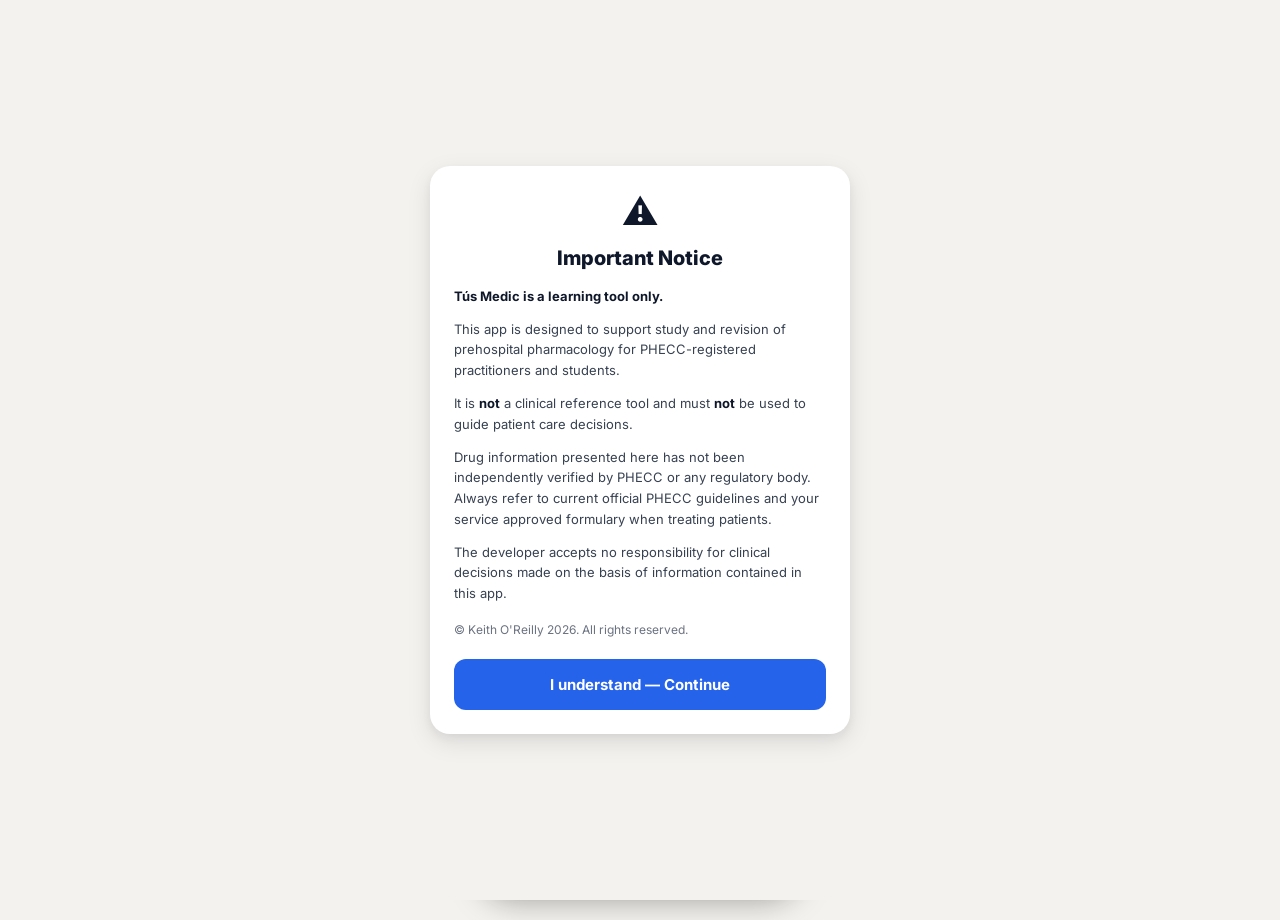
==== commit 16fa9d8e: "Add files via upload" ====
--- a/index.html
+++ b/index.html
@@ -16,7 +16,7 @@
 </head>
 <body>
 
-<div class="modal-overlay" id="disclaimerModal">
+<div class="modal-overlay modal-solid" id="disclaimerModal">
   <div class="modal-card">
     <div class="modal-icon">⚠️</div>
     <div class="modal-title">Important Notice</div>
--- a/css/style.css
+++ b/css/style.css
@@ -145,6 +145,9 @@
   background: rgba(0,0,0,.6); align-items: center; justify-content: center; padding: var(--sp4);
 }
 .modal-overlay.show { display: flex; }
+/* Solid backdrop — used for the first-run disclaimer so nothing shows behind it */
+.modal-solid { background: var(--bg); }
+[data-theme="dark"] .modal-solid { background: var(--bg); }
 .modal-card {
   background: var(--surf); border-radius: var(--r20); padding: var(--sp6);
   max-width: 420px; width: 100%;
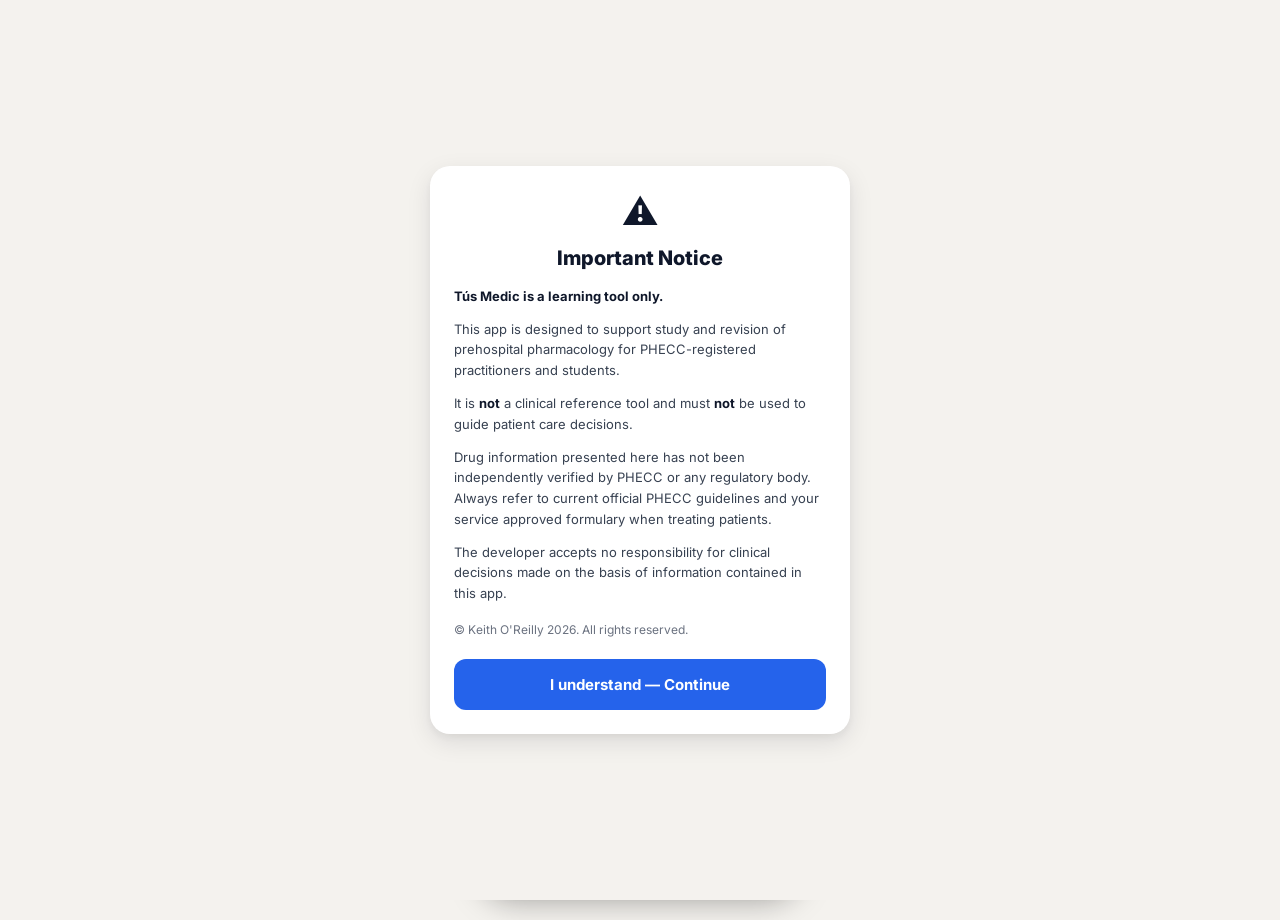
==== commit 6117508e: "Add files via upload" ====
--- a/index.html
+++ b/index.html
@@ -53,12 +53,12 @@
           <div class="onb-bullet onb-bullet-tap" onclick="showOnbTip('spaced')">
             <div class="onb-bullet-row"><span class="onb-bullet-label">🔁 Spaced repetition</span><span class="onb-bullet-hint">Tap to learn more</span></div>
             <span class="onb-bullet-desc">Revisit drugs just before you forget them</span>
-            <div class="onb-tip" id="tip-spaced">Every question you answer is remembered. Drugs you know well appear less often. Drugs you struggle with come back sooner. Over time the app focuses your study where it's needed most.</div>
+            <div class="onb-tip" id="tip-spaced">Every question you answer is remembered. Drugs you already know will appear less often. Drugs you struggle with come back sooner. Over time the app focuses your study where it's needed most.</div>
           </div>
           <div class="onb-bullet onb-bullet-tap" onclick="showOnbTip('adaptive')">
             <div class="onb-bullet-row"><span class="onb-bullet-label">📈 Adaptive difficulty</span><span class="onb-bullet-hint">Tap to learn more</span></div>
             <span class="onb-bullet-desc">Gets harder as your knowledge grows</span>
-            <div class="onb-tip" id="tip-adaptive">Early questions focus on indications and dosages. As your mastery grows the questions shift to mechanisms, contraindications and side effects — the things that separate a good clinician from a great one.</div>
+            <div class="onb-tip" id="tip-adaptive">Early questions focus on indications and dosages. As your mastery grows the questions shift to mechanisms, contraindications and side effects.</div>
           </div>
           <div class="onb-bullet onb-bullet-tap" onclick="showOnbTip('daily')">
             <div class="onb-bullet-row"><span class="onb-bullet-label">📅 Daily Challenge</span><span class="onb-bullet-hint">Tap to learn more</span></div>
@@ -141,7 +141,7 @@
         <div class="settings-row-label">Version</div>
         <div class="settings-row-value">v1.0.0</div>
       </div>
-      <div class="settings-row-info">
+      <div class="settings-row-info" onclick="copyrightEasterEgg()" style="cursor:pointer">
         <div class="settings-row-icon">©️</div>
         <div class="settings-row-label">Copyright</div>
         <div class="settings-row-value">Keith O'Reilly 2026</div>
@@ -243,7 +243,7 @@
   <!-- Section chips: Drugs / Paed / PCR / PCI -->
   <div class="section-chips">
     <button class="schip on" data-refsec="paed" onclick="selRefSection('paed',this)">Paed Calculator</button>
-    <button class="schip" data-refsec="meds" onclick="selRefSection('meds',this)">Medications</button>
+    <button class="schip" data-refsec="meds" onclick="selRefSection('meds',this)">Common Medications</button>
     <button class="schip" data-refsec="pcr" onclick="selRefSection('pcr',this)">PCR Codes</button>
     <button class="schip" data-refsec="pci" onclick="selRefSection('pci',this)">PCI Line</button>
   </div>
@@ -531,6 +531,20 @@
 
 <div class="toast" id="toast">+10 XP</div>
 
+<!-- Copyright easter egg confetti layer -->
+<div class="egg-confetti" id="eggConfetti" aria-hidden="true"></div>
+
+<!-- Achievement unlock banner — drops down from top -->
+<div class="ach-banner" id="achBanner">
+  <div class="ach-banner-inner">
+    <div class="ach-banner-icon" id="achIcon">🏅</div>
+    <div class="ach-banner-text">
+      <div class="ach-banner-label">Achievement Unlocked</div>
+      <div class="ach-banner-name" id="achName">First Quiz</div>
+    </div>
+  </div>
+</div>
+
 <script src="js/data/medications.js"></script>
 <script src="js/data/hospitals.js"></script>
 <script src="js/data/terms.js"></script>
--- a/css/style.css
+++ b/css/style.css
@@ -692,6 +692,39 @@
   border: 1px solid rgba(37,99,235,.4);
 }
 .toast.show { opacity: 1; transform: translateX(-50%) translateY(0); }
+
+/* ── ACHIEVEMENT UNLOCK BANNER ──────────────────────────────────────────── */
+.ach-banner {
+  position: fixed; top: 0; left: 50%;
+  transform: translateX(-50%) translateY(-140%);
+  z-index: 750; width: calc(100% - var(--sp4) * 2); max-width: 420px;
+  padding-top: calc(env(safe-area-inset-top, 0px) + var(--sp2));
+  transition: transform .45s cubic-bezier(.2,1.1,.3,1);
+  pointer-events: none;
+}
+.ach-banner.show { transform: translateX(-50%) translateY(0); }
+.ach-banner-inner {
+  display: flex; align-items: center; gap: var(--sp3);
+  background: linear-gradient(135deg,#1E3A8A,#2563EB);
+  border: 1px solid rgba(252,211,77,.5);
+  border-radius: var(--r16); padding: var(--sp3) var(--sp4);
+  box-shadow: 0 8px 28px rgba(0,0,0,.28);
+  margin: var(--sp2);
+}
+.ach-banner-icon {
+  font-size: 32px; line-height: 1; flex-shrink: 0;
+  animation: achPop .6s var(--ease) both;
+}
+@keyframes achPop { 0%{transform:scale(0) rotate(-25deg);} 100%{transform:scale(1) rotate(0);} }
+.ach-banner-text { display: flex; flex-direction: column; min-width: 0; }
+.ach-banner-label {
+  font-size: 10px; font-weight: 800; letter-spacing: 1.5px; text-transform: uppercase;
+  color: #FCD34D;
+}
+.ach-banner-name {
+  font-size: var(--text-base); font-weight: 700; color: #fff;
+  white-space: nowrap; overflow: hidden; text-overflow: ellipsis;
+}
 
 /* ── PROGRESS PAGE ───────────────────────────────────────────────────── */
 .stats-grid { display: grid; grid-template-columns: 1fr 1fr; gap: var(--sp2); margin-bottom: var(--sp4); animation: pgIn var(--dur-normal) var(--ease) both; }
@@ -788,7 +821,7 @@
 .hosp-num-val { font-size: var(--text-xs); font-weight: 600; color: var(--primary); cursor: pointer; -webkit-tap-highlight-color: transparent; }
 .hosp-num-val:active { opacity: .7; }
 .hosp-num-val.na { color: var(--text3); font-weight: 400; cursor: default; }
-.term-cat-wrap { margin-bottom: var(--sp2); border-radius: var(--r12); overflow: hidden; border: 1px solid var(--border); }
+.term-cat-wrap { margin-bottom: var(--sp2); border-radius: var(--r12); overflow: hidden; border: 1px solid var(--border); background: var(--surf); }
 .term-cat-toggle {
   display: flex; align-items: center; justify-content: space-between;
   padding: var(--sp3) var(--sp4); cursor: pointer;
@@ -803,9 +836,14 @@
 .term-cat-chevron { font-size: 18px; color: var(--text3); transition: transform var(--dur-fast) var(--ease); display: inline-block; }
 .term-cat-wrap.open .term-cat-chevron { transform: rotate(90deg); }
 .term-cat-wrap.open .term-cat-toggle { border-bottom: 1px solid var(--border); }
-.term-cat-body { display: none; padding: var(--sp2); }
+.term-cat-body { display: none; padding: var(--sp2); background: var(--surf); }
 .term-cat-wrap.open .term-cat-body { display: block; }
-.term-cat-header { font-size: var(--text-sm); font-weight: 700; color: var(--text); padding: var(--sp3) 0 var(--sp2); border-bottom: 2px solid var(--primary); margin-bottom: var(--sp2); display: flex; align-items: center; gap: var(--sp2); }
+/* Remove the trailing margin on the last card so the soft-white fills to the bottom edge */
+.term-cat-body > .term-card:last-child,
+.term-cat-body > .medref-card:last-child { margin-bottom: 0; }
+/* Standalone category header (search results label only) — NOT the accordion toggle */
+.term-cat-header:not(.term-cat-toggle) { font-size: var(--text-sm); font-weight: 700; color: var(--text); padding: var(--sp3) 0 var(--sp2); margin-bottom: var(--sp2); display: flex; align-items: center; gap: var(--sp2); }
+.term-search-header { border-bottom: 2px solid var(--primary); }
 .term-cat-icon { font-size: 15px; }
 /* ── MEDICATION REFERENCE ─────────────────────────────────────────────────── */
 .medref-results-lbl { font-size: 12px; font-weight: 600; color: var(--text3); margin: 0 0 var(--sp2) 2px; }
@@ -1137,11 +1175,13 @@
 .ql-reveal.open .ql-answer { display: block; }
 .ql-header-right { display: flex; align-items: center; gap: var(--sp2); }
 .ql-reveal-all {
+  display: none;
   font-size: 11px; font-weight: 600; color: var(--primary);
   background: var(--primary-light); border: none;
   border-radius: 20px; padding: 3px 10px; cursor: pointer;
   transition: background var(--dur-fast) var(--ease);
 }
+.ql-card.open .ql-reveal-all { display: inline-block; }
 .ql-reveal-all:active { background: var(--primary-mid); }
 
 /* ── DETAIL MASTERY BADGE ────────────────────────────────────────────── */
@@ -1258,6 +1298,23 @@
 @keyframes luFall {
   0% { transform: translateY(0) rotate(0); opacity: 1; }
   100% { transform: translateY(110vh) rotate(720deg); opacity: 0; }
+}
+
+/* ── COPYRIGHT EASTER EGG — side confetti cannons ─────────────────────────── */
+.egg-confetti { position: fixed; inset: 0; z-index: 800; pointer-events: none; overflow: hidden; }
+.egg-piece {
+  position: fixed; bottom: 0; border-radius: 2px;
+  /* launch point is the bottom corner; --dx/--dy set per piece in JS */
+  animation-name: eggArc; animation-timing-function: cubic-bezier(.15,.6,.5,1);
+  animation-iteration-count: 1; animation-fill-mode: forwards;
+  will-change: transform, opacity;
+}
+@keyframes eggArc {
+  0%   { transform: translate(0,0) rotate(0); opacity: 1; }
+  /* fast launch up + inward to the arc peak */
+  35%  { transform: translate(calc(var(--dx) * .6), var(--dy)) rotate(calc(var(--rot) * .5)); opacity: 1; }
+  /* gravity carries it back down and past the bottom */
+  100% { transform: translate(var(--dx), 30vh) rotate(var(--rot)); opacity: 0; }
 }
 
 /* ── STREAK FREEZE MODAL (calm announcement, no confetti) ─────────────────── */
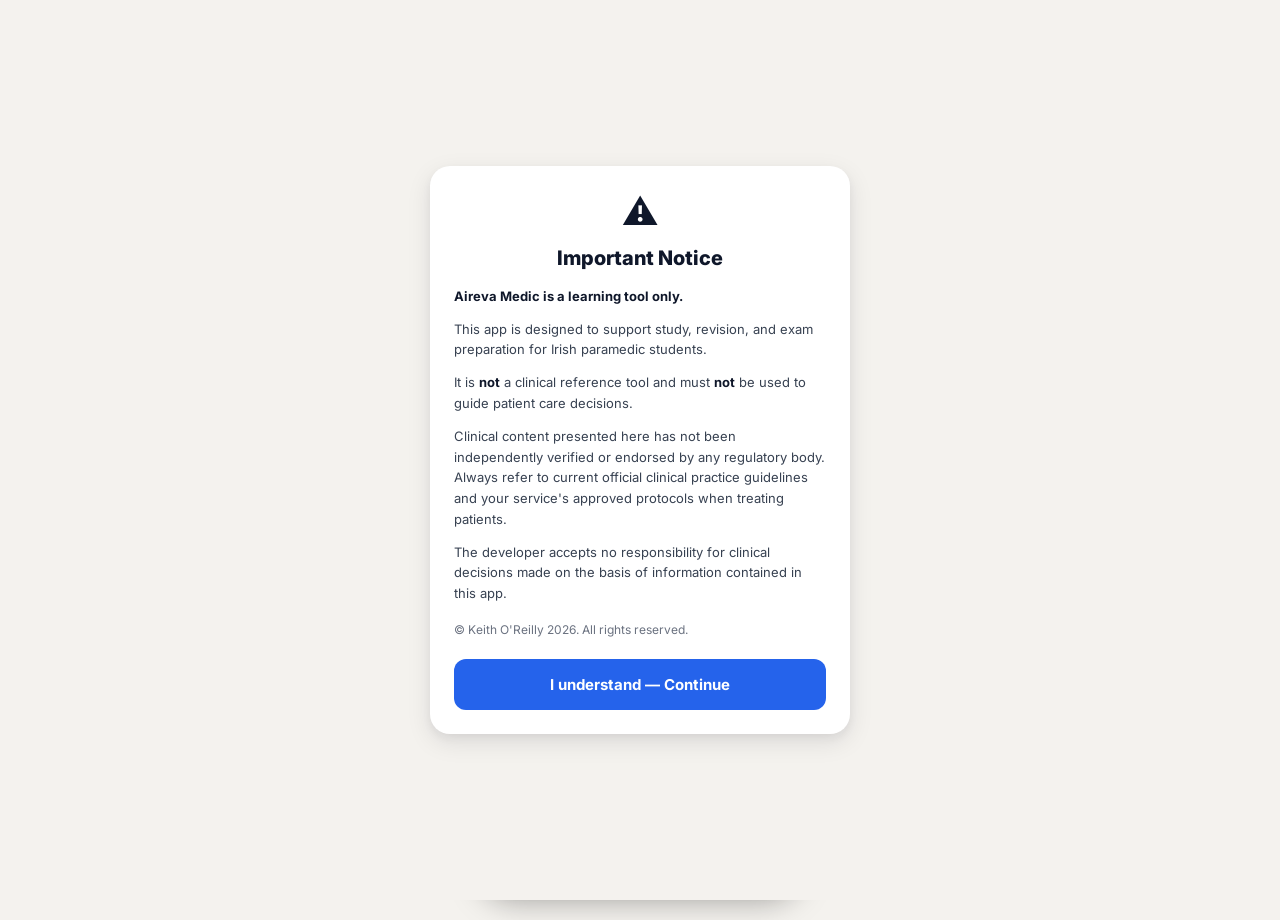
==== commit 8bf93cb1: "Add files via upload" ====
--- a/index.html
+++ b/index.html
@@ -6,13 +6,13 @@
 <meta name="theme-color" content="#0F172A"/>
 <meta name="apple-mobile-web-app-capable" content="yes"/>
 <meta name="apple-mobile-web-app-status-bar-style" content="black-translucent"/>
-<meta name="apple-mobile-web-app-title" content="Tús Medic"/>
+<meta name="apple-mobile-web-app-title" content="Aireva Medic"/>
 <link rel="manifest" href="manifest.json"/>
 <link rel="preconnect" href="https://fonts.googleapis.com"/>
 <link rel="preconnect" href="https://fonts.gstatic.com" crossorigin/>
 <link rel="stylesheet" href="https://fonts.googleapis.com/css2?family=Inter:wght@400;500;600;700;800&display=swap"/>
 <link rel="stylesheet" href="css/style.css"/>
-<title>Tús Medic</title>
+<title>Aireva Medic</title>
 </head>
 <body>
 
@@ -21,10 +21,10 @@
     <div class="modal-icon">⚠️</div>
     <div class="modal-title">Important Notice</div>
     <div class="modal-body">
-      <p><strong>Tús Medic is a learning tool only.</strong></p>
-      <p>This app is designed to support study and revision of prehospital pharmacology for PHECC-registered practitioners and students.</p>
+      <p><strong>Aireva Medic is a learning tool only.</strong></p>
+      <p>This app is designed to support study, revision, and exam preparation for Irish paramedic students.</p>
       <p>It is <strong>not</strong> a clinical reference tool and must <strong>not</strong> be used to guide patient care decisions.</p>
-      <p>Drug information presented here has not been independently verified by PHECC or any regulatory body. Always refer to current official PHECC guidelines and your service approved formulary when treating patients.</p>
+      <p>Clinical content presented here has not been independently verified or endorsed by any regulatory body. Always refer to current official clinical practice guidelines and your service's approved protocols when treating patients.</p>
       <p>The developer accepts no responsibility for clinical decisions made on the basis of information contained in this app.</p>
       <p style="font-size:12px;color:var(--text3);margin-top:4px">© Keith O'Reilly 2026. All rights reserved.</p>
     </div>
@@ -41,14 +41,22 @@
       <!-- Panel 1: Welcome -->
       <div class="onb-panel active" data-panel="0">
         <div class="onb-icon">🚑</div>
-        <div class="onb-title">Welcome to Tús Medic</div>
-        <div class="onb-text">Your prehospital pharmacology study companion. Built to help students and practitioners learn drugs, doses and scopes with confidence.</div>
-      </div>
-
-      <!-- Panel 2: Learn smarter -->
+        <div class="onb-title">Welcome to Aireva Medic</div>
+        <div class="onb-text">Your study companion for Irish paramedic students. Practise OSCE scenarios, test yourself with quizzes, and master the drugs, doses and scopes — all in one place.</div>
+      </div>
+
+      <!-- Panel 2: OSCE scenarios -->
       <div class="onb-panel" data-panel="1">
+        <div class="onb-icon">🏥</div>
+        <div class="onb-title">Practise OSCE scenarios</div>
+        <div class="onb-text">Generate a fresh OSCE station any time — a realistic patient with a full clinical picture, different every run. Run it solo or as a group, then reveal the diagnosis and Paramedic-scope management for the debrief.</div>
+      </div>
+
+      <!-- Panel 3: Learn smarter -->
+      <div class="onb-panel" data-panel="2">
         <div class="onb-icon">🧠</div>
         <div class="onb-title">Built to help you retain</div>
+        <div class="onb-text">Test yourself in Quiz mode — and the app makes every session smarter:</div>
         <div class="onb-bullets">
           <div class="onb-bullet onb-bullet-tap" onclick="showOnbTip('spaced')">
             <div class="onb-bullet-row"><span class="onb-bullet-label">🔁 Spaced repetition</span><span class="onb-bullet-hint">Tap to learn more</span></div>
@@ -68,8 +76,8 @@
         </div>
       </div>
 
-      <!-- Panel 3: Track progress -->
-      <div class="onb-panel" data-panel="2">
+      <!-- Panel 4: Track progress -->
+      <div class="onb-panel" data-panel="3">
         <div class="onb-icon">📈</div>
         <div class="onb-title">Track your mastery</div>
         <div class="onb-text">Earn XP, build streaks and watch every drug progress from Novice to Mastered. Over 700 questions across drugs and medical terms — all in one place.</div>
@@ -78,6 +86,7 @@
 
     <div class="onb-dots" id="onbDots">
       <span class="onb-dot active"></span>
+      <span class="onb-dot"></span>
       <span class="onb-dot"></span>
       <span class="onb-dot"></span>
     </div>
@@ -112,6 +121,17 @@
       <div class="settings-row" onclick="replayOnboarding()">
         <div class="settings-row-icon">👋</div>
         <div class="settings-row-label">View Welcome Guide</div>
+        <div class="settings-row-arrow">›</div>
+      </div>
+      <div class="settings-section-label">Support</div>
+      <div class="settings-row" onclick="window.location.href='mailto:support@airevalearning.com'">
+        <div class="settings-row-icon">✉️</div>
+        <div class="settings-row-label">Contact Us</div>
+        <div class="settings-row-arrow">›</div>
+      </div>
+      <div class="settings-row" onclick="window.open('https://airevalearning.com','_blank')">
+        <div class="settings-row-icon">🌐</div>
+        <div class="settings-row-label">Visit Website</div>
         <div class="settings-row-arrow">›</div>
       </div>
       <div class="settings-section-label">Legal</div>
@@ -175,7 +195,7 @@
 <div class="status-bar-spacer"></div>
 <header class="hdr">
   <div class="hdr-brand" onclick="goHome()">
-    <div class="hdr-title">Tús Medic</div>
+    <div class="hdr-title">Aireva Medic</div>
     <div class="hdr-level" id="levelLabel">Rookie</div>
   </div>
   <div class="hdr-right">
@@ -461,8 +481,13 @@
 <!-- DETAIL OVERLAY -->
 <div class="overlay" id="detOverlay">
   <div class="det-status-spacer"></div>
-  <div class="det-hdr">
+  <!-- Slim bar: always pinned. Back button + condensed name (name fades in on scroll) -->
+  <div class="det-bar" id="detBar">
     <div class="det-back" onclick="closeDet()"><svg width="16" height="16" viewBox="0 0 24 24" fill="none" stroke="currentColor" stroke-width="2.5"><path d="M19 12H5M12 19l-7-7 7-7"/></svg>Back</div>
+    <div class="det-bar-name" id="detBarName">—</div>
+  </div>
+  <!-- Full hero: large name, classification, scope badges. Scrolls away normally. -->
+  <div class="det-hero" id="detHero">
     <div class="det-name" id="detName">—</div>
     <div class="det-class" id="detClass">—</div>
     <div class="det-badges" id="detBadges"></div>
@@ -473,19 +498,19 @@
 <!-- NAV -->
 <nav class="bnav">
   <button class="nb active" id="btn-home" onclick="showPage('home',this);scrollTop()">
-    <svg viewBox="0 0 24 24" fill="none" stroke="currentColor" stroke-width="1.8" stroke-linecap="round" stroke-linejoin="round"><path d="M3 10.5L12 3l9 7.5V20a1 1 0 0 1-1 1H5a1 1 0 0 1-1-1V10.5z"/><rect x="9" y="14" width="6" height="7" rx="0.5"/></svg>
+    <svg viewBox="0 0 24 24" fill="none" stroke="currentColor" stroke-width="1.8" stroke-linecap="round" stroke-linejoin="round"><path d="M4 11L12 3.5l8 7.5V20a1 1 0 0 1-1 1H5a1 1 0 0 1-1-1V11z"/><path d="M2.5 11.7L12 3l9.5 8.7"/><path d="M9 21v-6.5a0.5 0.5 0 0 1 0.5-0.5h5a0.5 0.5 0 0 1 0.5 0.5V21"/></svg>
     Home
   </button>
   <button class="nb" id="btn-ref" onclick="showPage('ref',this);scrollTop()">
-    <svg viewBox="0 0 24 24" fill="none" stroke="currentColor" stroke-width="1.8" stroke-linecap="round" stroke-linejoin="round"><path d="M6 3h13a1 1 0 0 1 1 1v14.5M6 3a2 2 0 0 0-2 2v14a2 2 0 0 0 2 2h14v-2.5H6a1 1 0 0 1 0-2h14"/></svg>
+    <svg viewBox="0 0 24 24" fill="none" stroke="currentColor" stroke-width="1.8" stroke-linecap="round" stroke-linejoin="round"><path d="M9 4H6a2 2 0 0 0-2 2v13a2 2 0 0 0 2 2h12a2 2 0 0 0 2-2V6a2 2 0 0 0-2-2h-3"/><rect x="9" y="3" width="6" height="3" rx="1"/><line x1="8" y1="11" x2="16" y2="11"/><line x1="8" y1="14.5" x2="16" y2="14.5"/><line x1="8" y1="18" x2="13" y2="18"/></svg>
     Reference
   </button>
   <button class="nb nb-quiz" id="btn-quiz" onclick="showPage('quiz',this);scrollTop()">
-    <svg viewBox="0 0 24 24" fill="none" stroke="currentColor" stroke-linecap="round" stroke-linejoin="round"><circle cx="12" cy="12" r="10"/><path d="M9.09 9a3 3 0 0 1 5.83 1c0 2-3 3-3 3"/><circle cx="12" cy="17" r="0.8" fill="currentColor" stroke="none"/></svg>
-    Quiz
+    <svg viewBox="0 0 24 24" fill="none" stroke="currentColor" stroke-width="2" stroke-linecap="round" stroke-linejoin="round"><circle cx="12" cy="12" r="9"/><circle cx="12" cy="12" r="5"/><circle cx="12" cy="12" r="1.2" fill="currentColor" stroke="none"/></svg>
+    Practice
   </button>
   <button class="nb" id="btn-learn" onclick="showPage('learn',this);scrollTop()">
-    <svg viewBox="0 0 24 24" fill="none" stroke="currentColor" stroke-width="1.8" stroke-linecap="round" stroke-linejoin="round"><path d="M2 5.5C5 5 8 5.5 10.5 7.5V20C8 18.5 5 18 2 18.5V5.5z"/><path d="M22 5.5C19 5 16 5.5 13.5 7.5V20C16 18.5 19 18 22 18.5V5.5z"/><line x1="12" y1="8" x2="12" y2="20.5"/></svg>
+    <svg viewBox="0 0 24 24" fill="none" stroke="currentColor" stroke-width="1.8" stroke-linecap="round" stroke-linejoin="round"><path d="M2.5 5.5C5.2 5 8 5.5 11 7.4V20C8.2 18.4 5.2 18 2.5 18.5V5.5z"/><path d="M21.5 5.5C18.8 5 16 5.5 13 7.4V20C15.8 18.4 18.8 18 21.5 18.5V5.5z"/><path d="M12 7.8v12" stroke-width="1.3" opacity="0.6"/></svg>
     Study
   </button>
   <button class="nb" id="btn-stats" onclick="showPage('stats',this);scrollTop()">
@@ -540,7 +565,8 @@
     <div class="ach-banner-icon" id="achIcon">🏅</div>
     <div class="ach-banner-text">
       <div class="ach-banner-label">Achievement Unlocked</div>
-      <div class="ach-banner-name" id="achName">First Quiz</div>
+      <div class="ach-banner-name" id="achName">First Steps</div>
+      <div class="ach-banner-desc" id="achDesc">Complete your first quiz</div>
     </div>
   </div>
 </div>
@@ -549,12 +575,14 @@
 <script src="js/data/hospitals.js"></script>
 <script src="js/data/terms.js"></script>
 <script src="js/data/medref.js"></script>
+<script src="js/data/scenarios.js"></script>
 <script src="js/app.js"></script>
 <script src="js/home.js"></script>
 <script src="js/reference.js"></script>
 <script src="js/medref.js"></script>
 <script src="js/detail.js"></script>
 <script src="js/quiz.js"></script>
+<script src="js/scenario.js"></script>
 <script src="js/study.js"></script>
 <script src="js/settings.js"></script>
 <script>
@@ -570,6 +598,12 @@
   if(contentEl)contentEl.innerHTML=renderPaed();
 })();
 updateDarkToggle();
+
+// Pinned-bar condense effect on the drug detail overlay
+(function(){
+  const overlay=document.getElementById('detOverlay');
+  if(overlay)overlay.addEventListener('scroll',onDetScroll,{passive:true});
+})();
 </script>
 </body>
 </html>
--- a/css/style.css
+++ b/css/style.css
@@ -1305,16 +1305,21 @@
 .egg-piece {
   position: fixed; bottom: 0; border-radius: 2px;
   /* launch point is the bottom corner; --dx/--dy set per piece in JS */
-  animation-name: eggArc; animation-timing-function: cubic-bezier(.15,.6,.5,1);
+  animation-name: eggArc;
+  /* gentle overall curve; the rise/fall feel comes from keyframe spacing below */
+  animation-timing-function: ease-out;
   animation-iteration-count: 1; animation-fill-mode: forwards;
   will-change: transform, opacity;
 }
 @keyframes eggArc {
-  0%   { transform: translate(0,0) rotate(0); opacity: 1; }
-  /* fast launch up + inward to the arc peak */
-  35%  { transform: translate(calc(var(--dx) * .6), var(--dy)) rotate(calc(var(--rot) * .5)); opacity: 1; }
-  /* gravity carries it back down and past the bottom */
-  100% { transform: translate(var(--dx), 30vh) rotate(var(--rot)); opacity: 0; }
+  /* Launch — fast off the corner, decelerating as it climbs (ease-out) */
+  0%   { transform: translate(0, 0) rotate(0); opacity: 1; animation-timing-function: cubic-bezier(.12,.7,.35,1); }
+  /* Apex — most horizontal travel done, piece briefly hangs at the top of its arc */
+  45%  { transform: translate(calc(var(--dx) * .8), var(--dy)) rotate(calc(var(--rot) * .55)); opacity: 1; animation-timing-function: cubic-bezier(.4,0,.7,.4); }
+  /* Hang — slight float at peak before gravity takes over */
+  55%  { transform: translate(var(--dx), calc(var(--dy) * .96)) rotate(calc(var(--rot) * .68)); opacity: 1; animation-timing-function: cubic-bezier(.5,0,.85,.6); }
+  /* Fall — accelerating downward like gravity (ease-in), fading near the floor */
+  100% { transform: translate(calc(var(--dx) * 1.08), 115vh) rotate(var(--rot)); opacity: 1; }
 }
 
 /* ── STREAK FREEZE MODAL (calm announcement, no confetti) ─────────────────── */
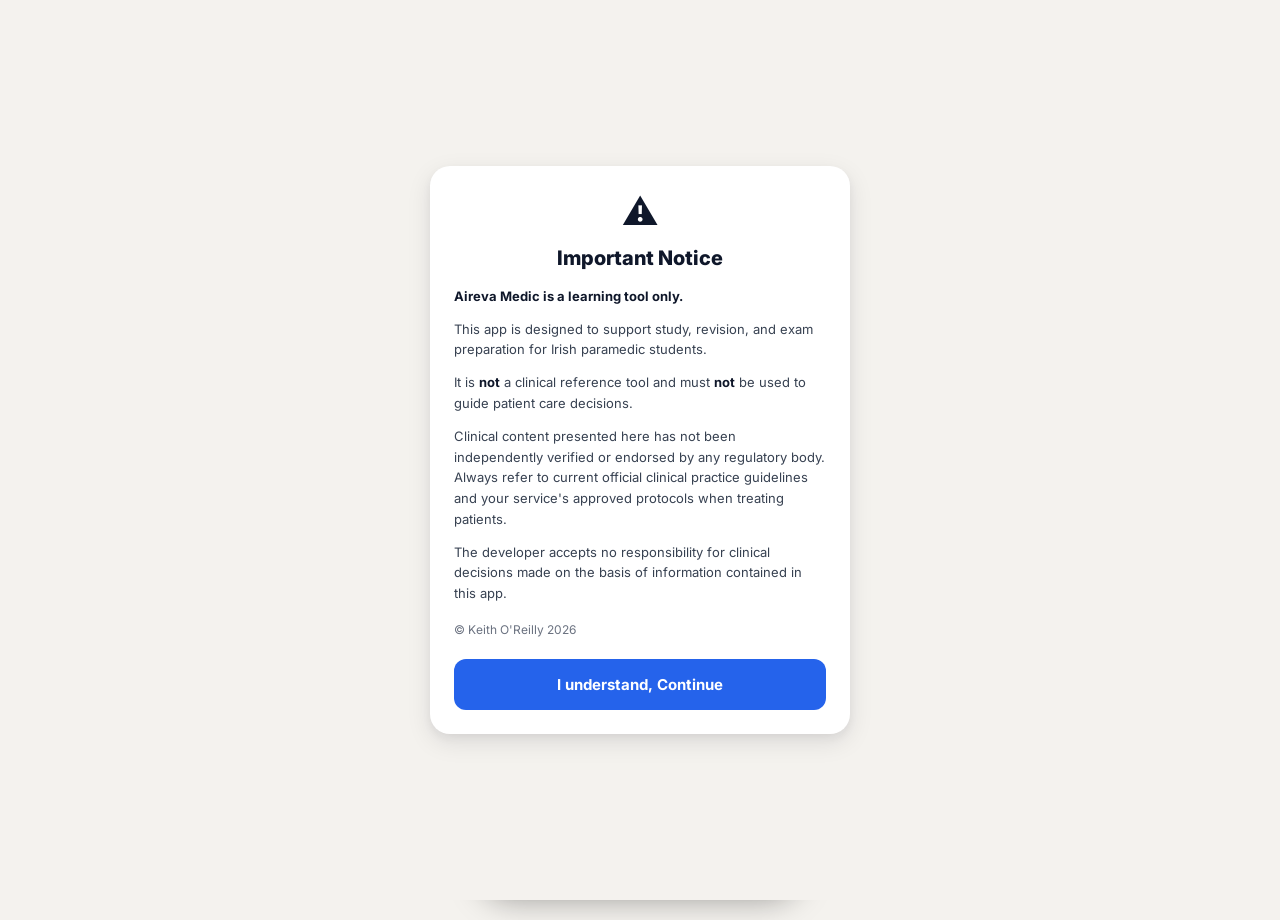
==== commit e024ea18: "Add files via upload" ====
--- a/index.html
+++ b/index.html
@@ -26,9 +26,9 @@
       <p>It is <strong>not</strong> a clinical reference tool and must <strong>not</strong> be used to guide patient care decisions.</p>
       <p>Clinical content presented here has not been independently verified or endorsed by any regulatory body. Always refer to current official clinical practice guidelines and your service's approved protocols when treating patients.</p>
       <p>The developer accepts no responsibility for clinical decisions made on the basis of information contained in this app.</p>
-      <p style="font-size:12px;color:var(--text3);margin-top:4px">© Keith O'Reilly 2026. All rights reserved.</p>
-    </div>
-    <button class="modal-btn" onclick="dismissDisclaimer()">I understand — Continue</button>
+      <p style="font-size:12px;color:var(--text3);margin-top:4px">© Keith O'Reilly 2026</p>
+    </div>
+    <button class="modal-btn" onclick="dismissDisclaimer()">I understand, Continue</button>
   </div>
 </div>
 
@@ -42,21 +42,21 @@
       <div class="onb-panel active" data-panel="0">
         <div class="onb-icon">🚑</div>
         <div class="onb-title">Welcome to Aireva Medic</div>
-        <div class="onb-text">Your study companion for Irish paramedic students. Practise OSCE scenarios, test yourself with quizzes, and master the drugs, doses and scopes — all in one place.</div>
+        <div class="onb-text">Your study companion for Irish paramedic students. Practise OSCE scenarios, test yourself with quizzes, and master the drugs, doses and scopes, all in one place.</div>
       </div>
 
       <!-- Panel 2: OSCE scenarios -->
       <div class="onb-panel" data-panel="1">
         <div class="onb-icon">🏥</div>
         <div class="onb-title">Practise OSCE scenarios</div>
-        <div class="onb-text">Generate a fresh OSCE station any time — a realistic patient with a full clinical picture, different every run. Run it solo or as a group, then reveal the diagnosis and Paramedic-scope management for the debrief.</div>
+        <div class="onb-text">Generate a fresh OSCE station any time: a realistic patient with a full clinical picture, different every run. Run it solo or as a group, then reveal the diagnosis and Paramedic-scope management for the debrief.</div>
       </div>
 
       <!-- Panel 3: Learn smarter -->
       <div class="onb-panel" data-panel="2">
         <div class="onb-icon">🧠</div>
         <div class="onb-title">Built to help you retain</div>
-        <div class="onb-text">Test yourself in Quiz mode — and the app makes every session smarter:</div>
+        <div class="onb-text">Test yourself in Quiz mode, and the app makes every session smarter:</div>
         <div class="onb-bullets">
           <div class="onb-bullet onb-bullet-tap" onclick="showOnbTip('spaced')">
             <div class="onb-bullet-row"><span class="onb-bullet-label">🔁 Spaced repetition</span><span class="onb-bullet-hint">Tap to learn more</span></div>
@@ -71,7 +71,7 @@
           <div class="onb-bullet onb-bullet-tap" onclick="showOnbTip('daily')">
             <div class="onb-bullet-row"><span class="onb-bullet-label">📅 Daily Challenge</span><span class="onb-bullet-hint">Tap to learn more</span></div>
             <span class="onb-bullet-desc">Five questions every day to stay sharp</span>
-            <div class="onb-tip" id="tip-daily">A short daily quiz that earns you bonus XP. Everyone gets the same questions each day. Complete it to build your streak — miss a day and the streak resets.</div>
+            <div class="onb-tip" id="tip-daily">A short daily quiz that earns you bonus XP. Everyone gets the same questions each day. Complete it to build your streak, miss a day and the streak resets.</div>
           </div>
         </div>
       </div>
@@ -80,7 +80,7 @@
       <div class="onb-panel" data-panel="3">
         <div class="onb-icon">📈</div>
         <div class="onb-title">Track your mastery</div>
-        <div class="onb-text">Earn XP, build streaks and watch every drug progress from Novice to Mastered. Over 700 questions across drugs and medical terms — all in one place.</div>
+        <div class="onb-text">Earn XP, build streaks and watch every drug progress from Novice to Mastered. Over 700 questions across drugs and medical terms, all in one place.</div>
       </div>
     </div>
 
@@ -190,7 +190,7 @@
   </div>
 </div>
 
-<div class="offline-bar" id="offlineBar">⚠️ No internet — running offline</div>
+<div class="offline-bar" id="offlineBar">⚠️ No internet, running offline</div>
 
 <div class="status-bar-spacer"></div>
 <header class="hdr">
@@ -255,7 +255,7 @@
     <div class="dotd-tap">Tap to open →</div>
   </div>
 
-  <div class="home-disclaimer-link" onclick="document.getElementById('disclaimerModal').style.display='flex'">⚠️ Disclaimer — learning tool only</div>
+  <div class="home-disclaimer-link" onclick="document.getElementById('disclaimerModal').style.display='flex'">⚠️ Disclaimer: learning tool only</div>
 </div>
 
 <!-- REFERENCE -->
@@ -351,8 +351,8 @@
         <div class="res-stat"><div class="res-num" id="resTotal">0</div><div class="res-lbl">Questions</div></div>
         <div class="res-stat"><div class="res-num" id="resPct">0%</div><div class="res-lbl">Score</div></div>
       </div>
-      <button class="xp-earned-btn" id="xpEarnedBtn" onclick="goProgress()">⚡ +0 XP — tap to see progress</button>
-      <div class="res-cap-msg" id="resCapMsg" style="display:none">🃏 Daily flashcard XP cap reached (100 XP) — switch to a quiz to keep earning XP today.</div>
+      <button class="xp-earned-btn" id="xpEarnedBtn" onclick="goProgress()">⚡ +0 XP, tap to see progress</button>
+      <div class="res-cap-msg" id="resCapMsg" style="display:none">🃏 Daily flashcard XP cap reached (100 XP): switch to a quiz to keep earning XP today.</div>
       <div id="wrongBreakdown" style="display:none;margin-bottom:16px;text-align:left"></div>
       <div id="resIntroBtn" style="display:none">
         <button class="btn-pri" onclick="showPage('quiz',document.getElementById('btn-quiz'));scrollTop()" style="margin-bottom:10px">Start Studying →</button>
@@ -426,7 +426,7 @@
   </div>
   <!-- Activity Chart -->
   <div class="chart-card">
-    <div class="mc-title">Activity — Last 7 Days</div>
+    <div class="mc-title">Activity: Last 7 Days</div>
     <div class="chart-tabs">
       <button class="chart-tab on" onclick="setChartMetric('questions',this)">Questions</button>
       <button class="chart-tab" onclick="setChartMetric('accuracy',this)">Accuracy %</button>
--- a/css/style.css
+++ b/css/style.css
@@ -224,19 +224,26 @@
 }
 .nb {
   flex: 1; display: flex; flex-direction: column; align-items: center;
-  justify-content: center; gap: 4px; color: rgba(255,255,255,.45);
+  justify-content: center; gap: 4px; color: rgba(255,255,255,.5);
   font-size: 9px; font-weight: 600; letter-spacing: .2px;
   transition: all var(--dur-fast) var(--ease);
-  padding: 10px 10px; position: relative; -webkit-tap-highlight-color: transparent;
-  border-radius: 22px;
+  padding: 8px 4px; position: relative; -webkit-tap-highlight-color: transparent;
+  border-radius: var(--r-pill);
 }
 .nb.active {
   color: #fff;
-  background: rgba(255,255,255,.12);
+  background: rgba(255,255,255,.14);
 }
 .nb svg { width: 20px; height: 20px; stroke-width: 1.7; transition: stroke-width var(--dur-fast) var(--ease); }
-.nb.active svg { stroke-width: 2.3; }
+.nb.active svg { stroke-width: 2.2; }
 .nb.active::after { display: none; }
+
+/* Practice tab — amber target icon marks it as the feature to try.
+   The label and selection pill behave exactly like the other tabs;
+   only the icon stroke is amber, persistent whether or not selected. */
+.nb-quiz svg { stroke: #F59E0B; stroke-width: 2; }
+.nb-quiz.active svg { stroke: #F59E0B; stroke-width: 2.3; }
+.nb-quiz svg circle[fill] { fill: #F59E0B; }
 
 /* ── PAGES ───────────────────────────────────────────────────────────── */
 .page {
@@ -438,12 +445,28 @@
   transition: background var(--dur-normal) var(--ease);
 }
 .overlay.open { display: block; animation: slideRight var(--dur-normal) var(--ease) both; }
-.det-hdr { position: sticky; top: 0; z-index: 10; background: var(--hdr-bg); padding: var(--sp3) var(--sp4) var(--sp4); }
-[data-theme="dark"] .det-hdr { background: #0A1221; }
+/* Slim bar — always pinned below the status spacer. Holds the back button and a
+   condensed drug name that fades in once the big hero has scrolled away. */
+.det-bar {
+  position: sticky; top: var(--sbh, env(safe-area-inset-top, 0px)); z-index: 10;
+  background: var(--hdr-bg); padding: var(--sp2) var(--sp4);
+  display: flex; align-items: center; gap: var(--sp3); min-height: 44px;
+}
+[data-theme="dark"] .det-bar { background: #0A1221; }
+.det-bar-name {
+  font-size: var(--text-base); font-weight: 700; color: #fff;
+  white-space: nowrap; overflow: hidden; text-overflow: ellipsis;
+  opacity: 0; transform: translateY(4px);
+  transition: opacity var(--dur-fast) var(--ease), transform var(--dur-fast) var(--ease);
+}
+.det-bar.condensed .det-bar-name { opacity: 1; transform: translateY(0); }
+/* Full hero — scrolls away normally beneath the pinned bar */
+.det-hero { background: var(--hdr-bg); padding: 0 var(--sp4) var(--sp4); }
+[data-theme="dark"] .det-hero { background: #0A1221; }
 .det-back {
   display: flex; align-items: center; gap: var(--sp2);
   color: #93C5FD; font-size: var(--text-sm); font-weight: 600;
-  margin-bottom: var(--sp2); cursor: pointer; -webkit-tap-highlight-color: transparent;
+  cursor: pointer; -webkit-tap-highlight-color: transparent; flex-shrink: 0;
 }
 .quiz-back-sticky {
   position: sticky; top: 0; z-index: 50;
@@ -479,6 +502,13 @@
 .dose-grp { background: var(--surf2); border-radius: var(--r8); padding: var(--sp2) var(--sp3); }
 .dose-lbl { font-size: var(--text-xs); font-weight: 700; text-transform: uppercase; letter-spacing: .5px; color: var(--text3); margin-bottom: var(--sp1); }
 .dose-text { font-size: var(--text-sm); color: var(--text); line-height: 1.55; }
+/* Severity / scenario tier cards — parsed from "Label: dose" dose strings */
+.dose-tiers { display: flex; flex-direction: column; gap: var(--sp2); }
+.dose-tier { background: var(--surf); border: 1px solid var(--border); border-radius: var(--r8); padding: var(--sp2) var(--sp3); }
+.dose-tier-lbl { font-size: var(--text-xs); font-weight: 700; color: var(--warning); margin-bottom: 2px; }
+.dose-tier-body { font-size: var(--text-sm); color: var(--text); line-height: 1.5; }
+.dose-tier-plain { background: transparent; border: none; padding: 2px var(--sp1); }
+[data-theme="dark"] .dose-tier { background: var(--surf2); border-color: var(--border); }
 .info-box {
   background: var(--success-light); border-left: 3px solid var(--success);
   border-radius: 0 var(--r8) var(--r8) 0; padding: var(--sp3);
@@ -724,6 +754,10 @@
 .ach-banner-name {
   font-size: var(--text-base); font-weight: 700; color: #fff;
   white-space: nowrap; overflow: hidden; text-overflow: ellipsis;
+}
+.ach-banner-desc {
+  font-size: 11px; font-weight: 500; color: rgba(255,255,255,.75);
+  white-space: nowrap; overflow: hidden; text-overflow: ellipsis; margin-top: 1px;
 }
 
 /* ── PROGRESS PAGE ───────────────────────────────────────────────────── */
@@ -1306,7 +1340,7 @@
   position: fixed; bottom: 0; border-radius: 2px;
   /* launch point is the bottom corner; --dx/--dy set per piece in JS */
   animation-name: eggArc;
-  /* gentle overall curve; the rise/fall feel comes from keyframe spacing below */
+  /* ease-out overall: quick launch that decelerates as it rises and fizzles */
   animation-timing-function: ease-out;
   animation-iteration-count: 1; animation-fill-mode: forwards;
   will-change: transform, opacity;
@@ -1314,12 +1348,10 @@
 @keyframes eggArc {
   /* Launch — fast off the corner, decelerating as it climbs (ease-out) */
   0%   { transform: translate(0, 0) rotate(0); opacity: 1; animation-timing-function: cubic-bezier(.12,.7,.35,1); }
-  /* Apex — most horizontal travel done, piece briefly hangs at the top of its arc */
-  45%  { transform: translate(calc(var(--dx) * .8), var(--dy)) rotate(calc(var(--rot) * .55)); opacity: 1; animation-timing-function: cubic-bezier(.4,0,.7,.4); }
-  /* Hang — slight float at peak before gravity takes over */
-  55%  { transform: translate(var(--dx), calc(var(--dy) * .96)) rotate(calc(var(--rot) * .68)); opacity: 1; animation-timing-function: cubic-bezier(.5,0,.85,.6); }
-  /* Fall — accelerating downward like gravity (ease-in), fading near the floor */
-  100% { transform: translate(calc(var(--dx) * 1.08), 115vh) rotate(var(--rot)); opacity: 1; }
+  /* Still rising and fully visible — linear from here so there's no stall */
+  55%  { transform: translate(calc(var(--dx) * .8), calc(var(--dy) * .8)) rotate(calc(var(--rot) * .7)); opacity: 1; animation-timing-function: linear; }
+  /* Continues drifting upward at a steady pace while fading — no pause at the apex */
+  100% { transform: translate(var(--dx), calc(var(--dy) * 1.35)) rotate(var(--rot)); opacity: 0; }
 }
 
 /* ── STREAK FREEZE MODAL (calm announcement, no confetti) ─────────────────── */
@@ -1420,42 +1452,6 @@
 }
 .confirm-ok:active { opacity: .85; }
 .confirm-ok.danger { background: var(--error); }
-
-/* ── QUIZ NAV BUTTON — raised hero button ─────────────────────────────────── */
-.nb.nb-quiz {
-  position: relative;
-  margin-top: -14px;
-  background: var(--primary);
-  border-radius: 50%;
-  width: 52px; height: 52px;
-  box-shadow: 0 4px 16px rgba(37,99,235,.5);
-  color: #fff !important;
-  flex: 0 0 52px;
-  display: flex;
-  flex-direction: row;
-  justify-content: center;
-  align-items: center;
-  padding: 0;
-  gap: 0;
-  font-size: 0;
-  line-height: 0;
-}
-.nb.nb-quiz svg { width: 24px; height: 24px; stroke-width: 2; flex-shrink: 0; }
-.nb.nb-quiz::after { display: none; }
-.nb.nb-quiz.active { background: var(--primary-dark); }
-/* Quiz label — positioned to sit level with other nav labels outside the bubble */
-.nb.nb-quiz::before {
-  content: 'Quiz';
-  position: absolute;
-  /* Other labels sit ~8px below their icon; the bubble is raised 14px,
-     so the label needs to be 14px + icon height + gap below bubble top */
-  bottom: -20px;
-  left: 50%; transform: translateX(-50%);
-  font-size: 9px; font-weight: 600; letter-spacing: .2px;
-  color: rgba(255,255,255,.7);
-  white-space: nowrap;
-  line-height: 1;
-}
 
 /* ── ONBOARDING TAPPABLE BULLETS ─────────────────────────────────────────── */
 .onb-bullet-tap { cursor: pointer; transition: background var(--dur-fast) var(--ease); }
@@ -1470,3 +1466,125 @@
 }
 .onb-tip.show { display: block; }
 
+
+/* ─── OSCE SCENARIO GENERATOR ──────────────────────────────────────────────── */
+.scen-card { display:flex; flex-direction:column; gap:14px; }
+.scen-head { display:flex; align-items:center; gap:10px; margin-bottom:2px; }
+.scen-badge { font-size:11px; font-weight:700; letter-spacing:.08em; text-transform:uppercase;
+  color:#fff; background:var(--primary); padding:4px 10px; border-radius:var(--r-pill); }
+.scen-title { font-size:18px; font-weight:700; color:var(--text); }
+.scen-sec { background:var(--surf); border:1px solid var(--border); border-radius:var(--r12); padding:14px 16px; }
+.scen-sec-title { font-size:11px; font-weight:700; letter-spacing:.08em; text-transform:uppercase;
+  color:var(--warning); margin-bottom:8px; }
+.scen-rows { display:flex; flex-direction:column; gap:7px; }
+.scen-row { display:flex; justify-content:space-between; gap:14px; align-items:baseline;
+  border-bottom:1px solid var(--surf2); padding-bottom:6px; }
+.scen-row:last-child { border-bottom:none; padding-bottom:0; }
+.scen-k { font-size:13px; color:var(--text3); flex:0 0 auto; }
+.scen-v { font-size:14px; color:var(--text); font-weight:600; text-align:right; }
+.scen-dispatch { font-size:14.5px; color:var(--text2); line-height:1.55; }
+.scen-reveal-btn, .scen-new-btn {
+  width:100%; padding:14px; border-radius:var(--r12); font-size:15px; font-weight:600;
+  cursor:pointer; border:none; transition:transform .15s, box-shadow .2s; }
+.scen-reveal-btn { background:var(--warning); color:#fff; }
+.scen-reveal-btn:active { transform:scale(.98); }
+.scen-new-btn { background:var(--primary); color:#fff; border:none; }
+.scen-new-btn:active { transform:scale(.98); }
+.scen-reveal { display:flex; flex-direction:column; gap:14px; }
+.scen-reveal .scen-sec { border-color:var(--primary); border-width:1.5px; }
+.scen-reveal .scen-sec-title { color:var(--primary); }
+.scen-drugs { margin:0; padding-left:18px; display:flex; flex-direction:column; gap:6px; }
+.scen-drugs li { font-size:14px; color:var(--text2); line-height:1.5; }
+.scen-disclaimer { font-size:12px; color:var(--text3); line-height:1.5; font-style:italic;
+  padding:10px 12px; background:var(--surf2); border-radius:var(--r8); }
+
+/* AP-scope route pill inside scenario reveal drugs */
+.scen-ap-pill { display:inline-block; margin-top:5px; font-size:12px; font-weight:600;
+  color:#fff; background:var(--warning); padding:3px 9px; border-radius:var(--r-pill); }
+.scen-drugs li { margin-bottom:9px; }
+
+/* ── Reveal sub-blocks (structured diagnosis/pathway/interventions) ─────────── */
+.rv-lead { font-size:14px; color:var(--text2); line-height:1.5; margin-bottom:10px; }
+.rv-block { background:var(--surf2); border-radius:var(--r8); padding:9px 11px; margin-bottom:8px; }
+.rv-block:last-child { margin-bottom:0; }
+.rv-tag { font-size:11px; font-weight:700; letter-spacing:.03em; text-transform:uppercase;
+  margin-bottom:4px; color:var(--text2); }
+.rv-body { font-size:13.5px; color:var(--text2); line-height:1.5; }
+/* Inside reveal prose the AP pill sits inline, not as a block-level margin */
+.rv-body .scen-ap-pill { margin-top:0; font-size:11px; padding:1px 7px; vertical-align:baseline; }
+/* Grade blocks — severity-coloured left edge + tag */
+.rv-grade { border-left:3px solid var(--border); }
+.rv-grade .rv-tag { }
+.rv-sev-mild { border-left-color:#16A34A; }
+.rv-sev-mild .rv-tag { color:#16A34A; }
+.rv-sev-mod  { border-left-color:var(--warning); }
+.rv-sev-mod .rv-tag { color:var(--warning); }
+.rv-sev-sev  { border-left-color:var(--error); }
+.rv-sev-sev .rv-tag { color:var(--error); }
+/* Branch blocks — decision fork, cobalt edge + tag */
+.rv-branch { border-left:3px solid var(--primary); }
+.rv-branch .rv-tag { color:var(--primary); }
+/* Note blocks — quieter aside, but still on a surface for legibility */
+.rv-note { background:var(--surf2); border-left:3px solid var(--text3); }
+.rv-note .rv-tag { color:var(--text3); }
+.rv-note .rv-body { color:var(--text2); }
+/* Step blocks — numbered sequential actions */
+.rv-step { display:flex; gap:10px; align-items:flex-start; background:transparent; padding:4px 0; }
+.rv-num { flex:0 0 22px; height:22px; border-radius:50%; background:var(--primary); color:#fff;
+  font-size:12px; font-weight:700; display:flex; align-items:center; justify-content:center; margin-top:1px; }
+.rv-step .rv-body { padding-top:2px; }
+
+/* Scenario landing page */
+.scen-intro { display:flex; flex-direction:column; gap:12px; margin:4px 0 22px; }
+.scen-intro-card { display:flex; gap:14px; align-items:flex-start; background:var(--surf);
+  border:1px solid var(--border); border-radius:var(--r12); padding:14px 16px; }
+.scen-intro-icon { font-size:24px; flex:0 0 auto; line-height:1.2; }
+.scen-intro-txt { font-size:14px; color:var(--text2); line-height:1.5; }
+.scen-intro-txt strong { color:var(--text); font-weight:700; }
+.scen-intro-note { font-size:12px; color:var(--text3); text-align:center; margin-top:14px;
+  line-height:1.5; font-style:italic; }
+
+/* ─── SCENARIO HERO CARD (top of Practice tab) ─────────────────────────────── */
+.scenario-hero {
+  position:relative; overflow:hidden; cursor:pointer;
+  background:linear-gradient(135deg, var(--primary-dark,#1E3A8A), var(--primary,#2563EB));
+  border-radius:var(--r16); padding:18px 18px 20px; margin-bottom:16px;
+  box-shadow:var(--shadow-md); transition:transform .15s, box-shadow .2s;
+}
+.scenario-hero:active { transform:scale(.985); }
+.scenario-hero-glow {
+  position:absolute; top:-40%; right:-20%; width:240px; height:240px;
+  background:radial-gradient(circle, rgba(217,119,6,.35), transparent 70%);
+  pointer-events:none;
+}
+.scenario-hero-top { display:flex; align-items:center; gap:8px; margin-bottom:10px; position:relative; }
+.scenario-hero-badge {
+  font-size:11px; font-weight:800; letter-spacing:.1em; color:var(--primary-dark,#1E3A8A);
+  background:var(--warning,#D97706); color:#fff; padding:3px 9px; border-radius:var(--r-pill);
+}
+.scenario-hero-kicker { font-size:12px; font-weight:600; color:rgba(255,255,255,.8); letter-spacing:.04em; text-transform:uppercase; }
+.scenario-hero-title { font-size:21px; font-weight:800; color:#fff; margin-bottom:6px; position:relative; }
+.scenario-hero-sub { font-size:14px; line-height:1.5; color:rgba(255,255,255,.92); margin-bottom:14px; position:relative; }
+.scenario-hero-btn {
+  display:inline-block; background:#fff; color:var(--primary,#2563EB);
+  font-size:14.5px; font-weight:700; padding:10px 16px; border-radius:var(--r-pill);
+  position:relative;
+}
+
+/* ─── SCENARIO GENERATING ANIMATION ───────────────────────────────────────── */
+.scen-generating {
+  display:flex; flex-direction:column; align-items:center; justify-content:center;
+  gap:18px; padding:60px 20px; text-align:center;
+}
+.scen-gen-pulse { display:flex; gap:8px; }
+.scen-gen-pulse div {
+  width:12px; height:12px; border-radius:50%; background:var(--primary,#2563EB);
+  animation:scenPulse 1s ease-in-out infinite;
+}
+.scen-gen-pulse div:nth-child(2) { animation-delay:.16s; background:var(--warning,#D97706); }
+.scen-gen-pulse div:nth-child(3) { animation-delay:.32s; }
+@keyframes scenPulse {
+  0%, 100% { transform:scale(.6); opacity:.4; }
+  50% { transform:scale(1.1); opacity:1; }
+}
+.scen-gen-text { font-size:14px; color:var(--text2); font-weight:600; }
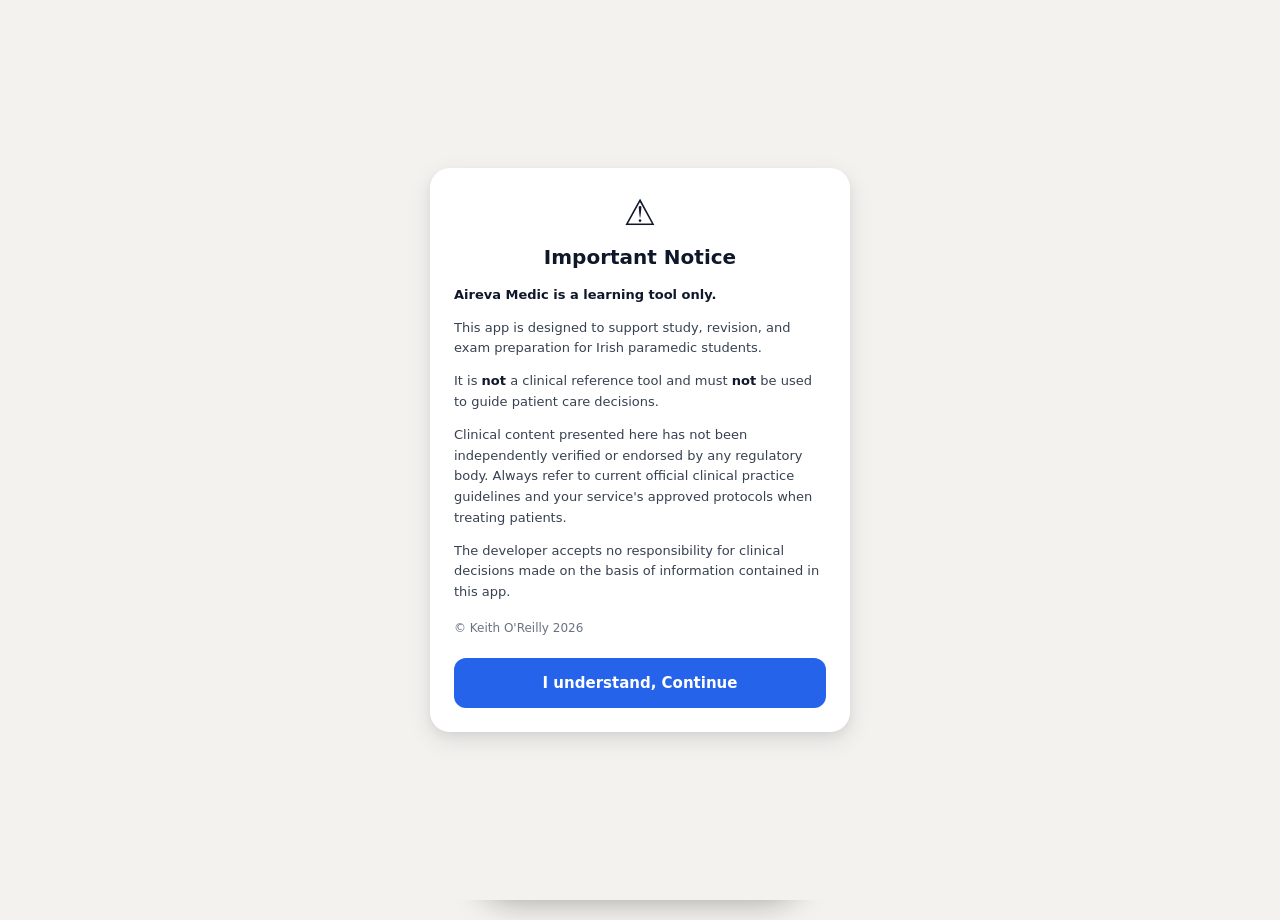
==== commit ffa5a51d: "Add files via upload" ====
--- a/index.html
+++ b/index.html
@@ -2,15 +2,22 @@
 <html lang="en" data-theme="light">
 <head>
 <meta charset="UTF-8"/>
+<!-- Security hardening (GitHub Pages can't set HTTP headers, so these are meta-equivalents).
+     Pragmatic CSP: locks the app to its own origin and blocks external scripts, plugins,
+     base-tag injection and clickjacking. 'unsafe-inline' is permitted for script/style
+     because the app uses inline handlers and styles throughout; the only untrusted input
+     (user notes) is HTML-escaped at render, so there is no inline-injection vector to begin
+     with. The real value here is blocking external script loads and off-origin exfiltration. -->
+<meta http-equiv="Content-Security-Policy" content="default-src 'self'; script-src 'self' 'unsafe-inline'; style-src 'self' 'unsafe-inline'; font-src 'self'; img-src 'self' data:; connect-src 'self'; object-src 'none'; base-uri 'self'; form-action 'self'; frame-ancestors 'none'"/>
+<meta http-equiv="X-Content-Type-Options" content="nosniff"/>
+<meta name="referrer" content="no-referrer"/>
 <meta name="viewport" content="width=device-width,initial-scale=1,maximum-scale=1,user-scalable=no,viewport-fit=cover"/>
 <meta name="theme-color" content="#0F172A"/>
 <meta name="apple-mobile-web-app-capable" content="yes"/>
 <meta name="apple-mobile-web-app-status-bar-style" content="black-translucent"/>
 <meta name="apple-mobile-web-app-title" content="Aireva Medic"/>
 <link rel="manifest" href="manifest.json"/>
-<link rel="preconnect" href="https://fonts.googleapis.com"/>
-<link rel="preconnect" href="https://fonts.gstatic.com" crossorigin/>
-<link rel="stylesheet" href="https://fonts.googleapis.com/css2?family=Inter:wght@400;500;600;700;800&display=swap"/>
+<link rel="stylesheet" href="css/fonts.css"/>
 <link rel="stylesheet" href="css/style.css"/>
 <title>Aireva Medic</title>
 </head>
@@ -159,7 +166,7 @@
       <div class="settings-row-info">
         <div class="settings-row-icon">ℹ️</div>
         <div class="settings-row-label">Version</div>
-        <div class="settings-row-value">v1.0.0</div>
+        <div class="settings-row-value">v0.9.7</div>
       </div>
       <div class="settings-row-info" onclick="copyrightEasterEgg()" style="cursor:pointer">
         <div class="settings-row-icon">©️</div>
@@ -410,6 +417,7 @@
     <div class="lc-bar-wrap"><div class="lc-bar" id="lcBar" style="width:0%"></div></div>
     <div class="lc-next" id="lcNext">100 XP to next level</div>
   </div>
+  <button class="prestige-btn" id="prestigeBtn" style="display:none">Prestige</button>
   <div class="stats-grid">
     <div class="stat-card"><div class="stat-num" id="stXP">0</div><div class="stat-lbl">Total XP</div></div>
     <div class="stat-card"><div class="stat-num" id="stStreak">0</div><div class="stat-lbl">Day Streak</div></div>
--- a/css/fonts.css
+++ b/css/fonts.css
@@ -0,0 +1,53 @@
+/* ─── LOCAL INTER FONT ─────────────────────────────────────────────────────────
+   Self-hosted Inter so the app needs no network connection for fonts. This is what
+   makes the app TRULY offline (the previous Google Fonts <link> failed with no signal,
+   silently falling back to system fonts). The woff2 files live in /fonts.
+
+   To populate the font files (one-time, run on your machine from the project root):
+
+     npm install @fontsource/inter
+     cp node_modules/@fontsource/inter/files/inter-latin-400-normal.woff2 fonts/inter-400.woff2
+     cp node_modules/@fontsource/inter/files/inter-latin-500-normal.woff2 fonts/inter-500.woff2
+     cp node_modules/@fontsource/inter/files/inter-latin-600-normal.woff2 fonts/inter-600.woff2
+     cp node_modules/@fontsource/inter/files/inter-latin-700-normal.woff2 fonts/inter-700.woff2
+     cp node_modules/@fontsource/inter/files/inter-latin-800-normal.woff2 fonts/inter-800.woff2
+
+   (Or download the same five weights from any Inter source and name them inter-NNN.woff2.)
+   The font-display:swap means that even before the files are present, the app renders
+   in the system fallback rather than blocking, so nothing breaks in the meantime. */
+
+@font-face {
+  font-family: 'Inter';
+  font-style: normal;
+  font-weight: 400;
+  font-display: swap;
+  src: url('../fonts/inter-400.woff2') format('woff2');
+}
+@font-face {
+  font-family: 'Inter';
+  font-style: normal;
+  font-weight: 500;
+  font-display: swap;
+  src: url('../fonts/inter-500.woff2') format('woff2');
+}
+@font-face {
+  font-family: 'Inter';
+  font-style: normal;
+  font-weight: 600;
+  font-display: swap;
+  src: url('../fonts/inter-600.woff2') format('woff2');
+}
+@font-face {
+  font-family: 'Inter';
+  font-style: normal;
+  font-weight: 700;
+  font-display: swap;
+  src: url('../fonts/inter-700.woff2') format('woff2');
+}
+@font-face {
+  font-family: 'Inter';
+  font-style: normal;
+  font-weight: 800;
+  font-display: swap;
+  src: url('../fonts/inter-800.woff2') format('woff2');
+}
--- a/css/style.css
+++ b/css/style.css
@@ -1,5 +1,5 @@
 /* ═══════════════════════════════════════════════════════════════════════
-   TÚS MEDIC — Design System v0.9.0
+   AIREVA MEDIC, Design System v0.9.4
    Universal design language — consistent tokens throughout
    ═══════════════════════════════════════════════════════════════════════ */
 
@@ -11,7 +11,7 @@
   --primary-light: #EFF6FF;   /* tinted background */
   --primary-mid:   #DBEAFE;   /* border/subtle */
 
-  --success:       #00875A;   /* deep green — correct, mastered, positive */
+  --success:       #007A50;   /* deep green — correct, mastered, positive (WCAG AA: darkened from #00875A for 4.5:1 on light) */
   --success-dark:  #006644;
   --success-light: #E3F9F0;
   --success-mid:   #B3E8D5;
@@ -20,13 +20,13 @@
   --error-light:   #FEE2E2;
   --error-mid:     #FCA5A5;
 
-  --warning:       #D97706;   /* amber — AP scope, caution */
+  --warning:       #A85708;   /* amber — AP scope, caution (WCAG AA: darkened from #D97706 for 4.5:1 on light) */
   --warning-light: #FEF3C7;
 
   /* COLOURS — Scope */
   --emt:   #059669;   /* EMT green */
   --par:   #2563EB;   /* Paramedic cobalt — same as primary */
-  --ap:    #D97706;   /* Advanced Paramedic amber */
+  --ap:    #A85708;   /* Advanced Paramedic amber (matches --warning) */
 
   /* COLOURS — Surfaces (light mode) */
   --bg:      #F4F2EE;   /* warm off-white background */
@@ -107,6 +107,13 @@
   --text3:   #64748B;
   --text4:   #475569;
   --hdr-bg:  #0A1221;
+  /* Scope colours in dark mode: amber restored to #D97706 (the light-mode darkening is
+     too dark on dark surfaces, and #D97706 already clears 4.5:1 here). Cobalt and green
+     are kept saturated because --primary/--success are used as button/badge BACKGROUNDS
+     with white text, which needs a dark-enough fill; lightening them broke that. Where
+     they appear as small text on dark they sit on tinted pill backgrounds that aid legibility. */
+  --warning: #D97706;
+  --ap:      #D97706;
   --shadow:    0 2px 8px rgba(0,0,0,.3);
   --shadow-md: 0 4px 16px rgba(0,0,0,.35);
   --shadow-lg: 0 8px 32px rgba(0,0,0,.4);
@@ -768,6 +775,15 @@
 [data-theme="dark"] .stat-num { color: var(--text); }
 .stat-lbl   { font-size: var(--text-xs); color: var(--text3); margin-top: 2px; font-weight: 600; text-transform: uppercase; letter-spacing: .4px; }
 .level-card { border-radius: var(--r12); padding: var(--sp4); margin-bottom: var(--sp4); color: #fff; animation: pgIn var(--dur-normal) var(--ease) both; box-shadow: var(--shadow-md); border: 1px solid rgba(255,255,255,.1); }
+.prestige-btn {
+  width: 100%; margin: calc(var(--sp4) * -1 + 2px) 0 var(--sp4); padding: var(--sp3) var(--sp4);
+  border: none; border-radius: var(--r12); cursor: pointer;
+  font-size: var(--text-sm); font-weight: 800; letter-spacing: .3px; color: #fff;
+  background: linear-gradient(135deg,#B45309,#F59E0B);
+  box-shadow: 0 2px 10px rgba(245,158,11,.35);
+  transition: transform var(--dur-fast) var(--ease), box-shadow var(--dur-fast) var(--ease);
+}
+.prestige-btn:active { transform: scale(.97); box-shadow: 0 1px 6px rgba(245,158,11,.3); }
 .lc-label   { font-size: var(--text-xs); font-weight: 700; text-transform: uppercase; letter-spacing: .8px; opacity: .65; margin-bottom: var(--sp1); }
 .lc-name    { font-size: var(--text-xl); font-weight: 800; margin-bottom: var(--sp2); }
 .lc-bar-wrap{ background: rgba(255,255,255,.15); border-radius: var(--r4); height: 4px; overflow: hidden; }
@@ -1340,18 +1356,21 @@
   position: fixed; bottom: 0; border-radius: 2px;
   /* launch point is the bottom corner; --dx/--dy set per piece in JS */
   animation-name: eggArc;
-  /* ease-out overall: quick launch that decelerates as it rises and fizzles */
-  animation-timing-function: ease-out;
+  /* Single smooth deceleration curve across the whole flight: fast off the
+     corner, easing as it climbs, fading out before it can stall. No mid-keyframe
+     timing-function swaps (those caused the apex pause). */
+  animation-timing-function: cubic-bezier(.18,.66,.32,1);
   animation-iteration-count: 1; animation-fill-mode: forwards;
   will-change: transform, opacity;
 }
 @keyframes eggArc {
-  /* Launch — fast off the corner, decelerating as it climbs (ease-out) */
-  0%   { transform: translate(0, 0) rotate(0); opacity: 1; animation-timing-function: cubic-bezier(.12,.7,.35,1); }
-  /* Still rising and fully visible — linear from here so there's no stall */
-  55%  { transform: translate(calc(var(--dx) * .8), calc(var(--dy) * .8)) rotate(calc(var(--rot) * .7)); opacity: 1; animation-timing-function: linear; }
-  /* Continues drifting upward at a steady pace while fading — no pause at the apex */
-  100% { transform: translate(var(--dx), calc(var(--dy) * 1.35)) rotate(var(--rot)); opacity: 0; }
+  /* Launch — full opacity, at the corner. */
+  0%   { transform: translate(0, 0) rotate(0); opacity: 1; }
+  /* Mid-flight — already most of the way out and starting to fade, so the piece
+     is never bright-but-motionless. Fade leads the movement. */
+  70%  { opacity: .55; }
+  /* Drifts on slightly past the arc while fading fully out — gone before it stalls. */
+  100% { transform: translate(var(--dx), calc(var(--dy) * 1.25)) rotate(var(--rot)); opacity: 0; }
 }
 
 /* ── STREAK FREEZE MODAL (calm announcement, no confetti) ─────────────────── */
@@ -1490,7 +1509,7 @@
 .scen-reveal-btn:active { transform:scale(.98); }
 .scen-new-btn { background:var(--primary); color:#fff; border:none; }
 .scen-new-btn:active { transform:scale(.98); }
-.scen-reveal { display:flex; flex-direction:column; gap:14px; }
+.scen-reveal { display:flex; flex-direction:column; gap:14px; scroll-margin-top: calc(var(--sbh, env(safe-area-inset-top, 0px)) + var(--hdr-h) + 12px); }
 .scen-reveal .scen-sec { border-color:var(--primary); border-width:1.5px; }
 .scen-reveal .scen-sec-title { color:var(--primary); }
 .scen-drugs { margin:0; padding-left:18px; display:flex; flex-direction:column; gap:6px; }
@@ -1499,8 +1518,12 @@
   padding:10px 12px; background:var(--surf2); border-radius:var(--r8); }
 
 /* AP-scope route pill inside scenario reveal drugs */
+/* AP-scope pill: kept amber to signal Advanced Paramedic scope, but DIMMED so it reads
+   as secondary / above-Paramedic rather than competing with the student's own scope.
+   Muted tinted fill + amber text + soft border (was solid amber with white text). */
 .scen-ap-pill { display:inline-block; margin-top:5px; font-size:12px; font-weight:600;
-  color:#fff; background:var(--warning); padding:3px 9px; border-radius:var(--r-pill); }
+  color:var(--warning); background:var(--warning-light); border:1px solid var(--warning);
+  opacity:.82; padding:3px 9px; border-radius:var(--r-pill); }
 .scen-drugs li { margin-bottom:9px; }
 
 /* ── Reveal sub-blocks (structured diagnosis/pathway/interventions) ─────────── */
@@ -1543,6 +1566,61 @@
 .scen-intro-txt strong { color:var(--text); font-weight:700; }
 .scen-intro-note { font-size:12px; color:var(--text3); text-align:center; margin-top:14px;
   line-height:1.5; font-style:italic; }
+.scen-intro-skip { display:flex; align-items:center; justify-content:center; gap:8px;
+  margin-top:12px; font-size:13px; color:var(--text2); cursor:pointer; user-select:none; }
+.scen-intro-skip input { width:16px; height:16px; accent-color:var(--primary); cursor:pointer; }
+
+/* ─── COHORT CHOICE BUTTONS (Adult / Paeds) ───────────────────────────────── */
+.scen-choice { display:flex; flex-direction:column; gap:12px; margin:4px 0 8px; }
+.scen-cohort-btn {
+  position:relative; display:flex; align-items:center; gap:14px; width:100%;
+  padding:16px 18px; border-radius:var(--r12); cursor:pointer; text-align:left;
+  border:1.5px solid transparent; transition:transform var(--dur-fast) var(--ease), box-shadow var(--dur-fast) var(--ease);
+}
+.scen-cohort-btn:active { transform:scale(.98); }
+.scen-cohort-ico { font-size:28px; line-height:1; flex:0 0 auto; }
+.scen-cohort-txt { display:flex; flex-direction:column; gap:2px; }
+.scen-cohort-name { font-size:var(--text-base); font-weight:800; }
+.scen-cohort-sub  { font-size:12px; opacity:.8; }
+/* Adult: solid cobalt primary */
+.scen-cohort-adult { background:var(--primary); color:#fff; box-shadow:0 2px 10px rgba(37,99,235,.3); }
+.scen-cohort-adult:active { box-shadow:0 1px 6px rgba(37,99,235,.25); }
+/* Paeds: amber accent, outline style so it reads clearly different from Adult */
+.scen-cohort-paeds { background:var(--warning-light); color:var(--warning); border-color:var(--warning); }
+/* Mega OSCE: purple accent, outline style. Reuses the shared amber "coming soon" badge
+   (.scen-cohort-soon-badge stays amber for consistency with Paeds, per design). */
+.scen-cohort-mega { background:rgba(124,58,237,.12); color:#7C3AED; border-color:#7C3AED; }
+
+/* ─── SCENARIO TIMER ───────────────────────────────────────────────────────── */
+/* Choice-screen control: toggle + slider (slider hidden until toggled on). */
+.scen-timer-ctrl { margin-top:14px; padding:12px 14px; border-radius:var(--r12);
+  background:var(--surf2); border:1px solid var(--border); }
+.scen-timer-row { display:flex; align-items:center; justify-content:space-between; cursor:pointer; user-select:none; }
+.scen-timer-label { font-size:var(--text-sm); font-weight:700; color:var(--text2); }
+.scen-timer-toggle { position:relative; width:44px; height:26px; border-radius:var(--r-pill);
+  background:var(--border); transition:background var(--dur-fast) var(--ease); flex:0 0 auto; }
+.scen-timer-toggle.on { background:var(--primary); }
+.scen-timer-knob { position:absolute; top:3px; left:3px; width:20px; height:20px; border-radius:50%;
+  background:#fff; transition:transform var(--dur-fast) var(--ease); box-shadow:0 1px 3px rgba(0,0,0,.2); }
+.scen-timer-toggle.on .scen-timer-knob { transform:translateX(18px); }
+.scen-timer-slider-wrap { display:flex; align-items:center; gap:12px; margin-top:12px; }
+.scen-timer-slider { flex:1; accent-color:var(--primary); cursor:pointer; }
+.scen-timer-val { font-size:var(--text-sm); font-weight:700; color:var(--text); min-width:48px; text-align:right; }
+/* Runner countdown bar — solid fill for clear contrast against the page background. */
+.scen-timer-bar { display:flex; align-items:center; justify-content:center; gap:8px;
+  margin:0 0 12px; padding:9px 14px; border-radius:var(--r12);
+  background:var(--primary); color:#fff; font-weight:800; font-size:var(--text-base);
+  font-variant-numeric:tabular-nums; box-shadow:0 1px 6px rgba(37,99,235,.25);
+  transition:background var(--dur-fast) var(--ease), box-shadow var(--dur-fast) var(--ease); }
+.scen-timer-bar.warn { background:var(--warning); color:#fff; box-shadow:0 1px 6px rgba(217,119,6,.3); }
+.scen-timer-bar.done { background:var(--danger, #DC2626); color:#fff; box-shadow:0 1px 6px rgba(220,38,38,.3); }
+/* Coming-soon state: greyed and non-interactive, amber "coming soon" badge */
+.scen-cohort-soon { opacity:.55; cursor:default; }
+.scen-cohort-soon:active { transform:none; }
+.scen-cohort-soon-badge {
+  position:absolute; top:10px; right:12px; background:var(--warning); color:#fff;
+  font-size:10px; font-weight:700; padding:2px 8px; border-radius:var(--r-pill);
+}
 
 /* ─── SCENARIO HERO CARD (top of Practice tab) ─────────────────────────────── */
 .scenario-hero {
@@ -1588,3 +1666,27 @@
   50% { transform:scale(1.1); opacity:1; }
 }
 .scen-gen-text { font-size:14px; color:var(--text2); font-weight:600; }
+
+/* ─── Patch notes accordion ─────────────────────────────────────────────── */
+.patch-item { border-bottom: 1px solid var(--border); }
+.patch-item:last-child { border-bottom: none; }
+.patch-head {
+  width: 100%; display: flex; align-items: center; justify-content: space-between;
+  background: none; border: none; cursor: pointer;
+  padding: var(--sp3) 0; font: inherit; color: var(--text);
+  text-align: left;
+}
+.patch-head:active { opacity: .6; }
+.patch-ver { font-size: var(--text-base); font-weight: 700; color: var(--primary); }
+.patch-chevron {
+  font-size: 18px; color: var(--text2); line-height: 1;
+  transition: transform .2s ease; transform: rotate(0deg);
+}
+.patch-item.open .patch-chevron { transform: rotate(180deg); }
+.patch-notes {
+  display: none;
+  padding: 0 0 var(--sp3) 0;
+  font-size: 14px; color: var(--text2); line-height: 1.55;
+}
+.patch-item.open .patch-notes { display: block; }
+.patch-notes p { margin: 0; }
